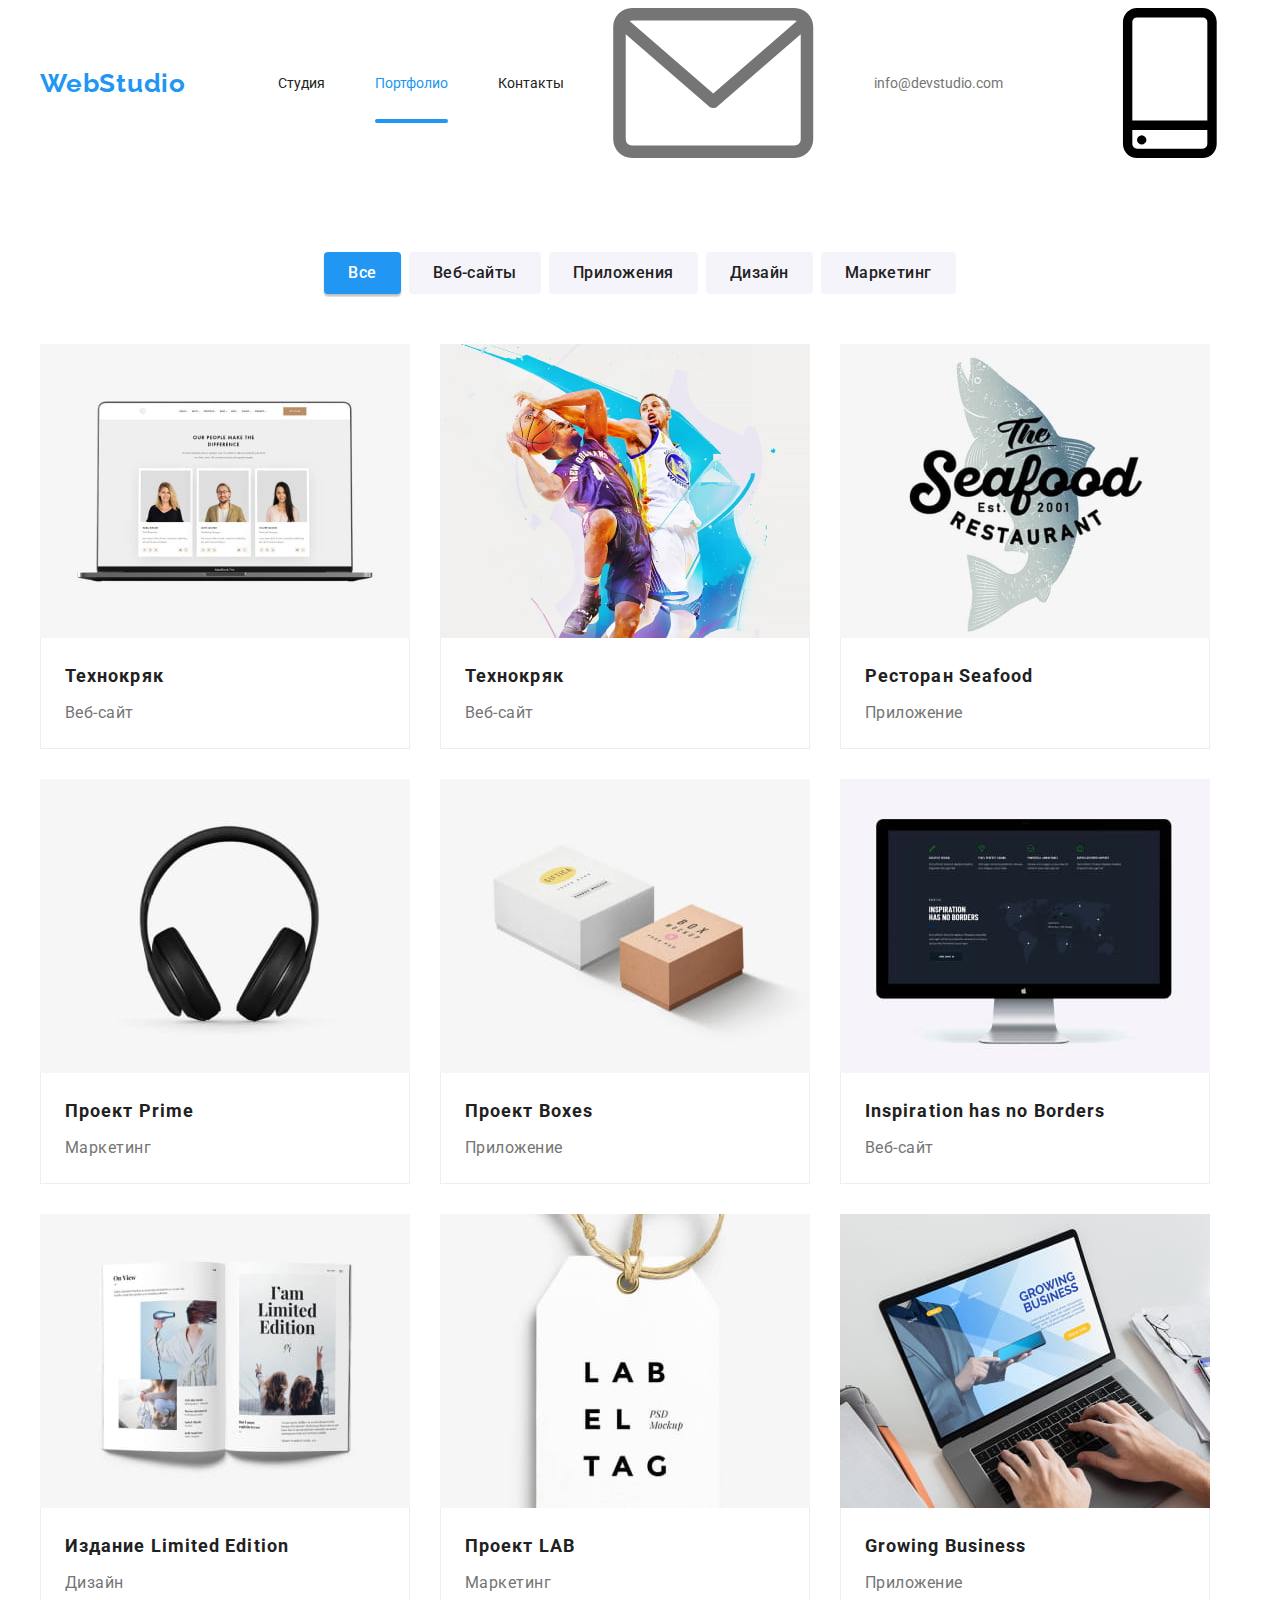
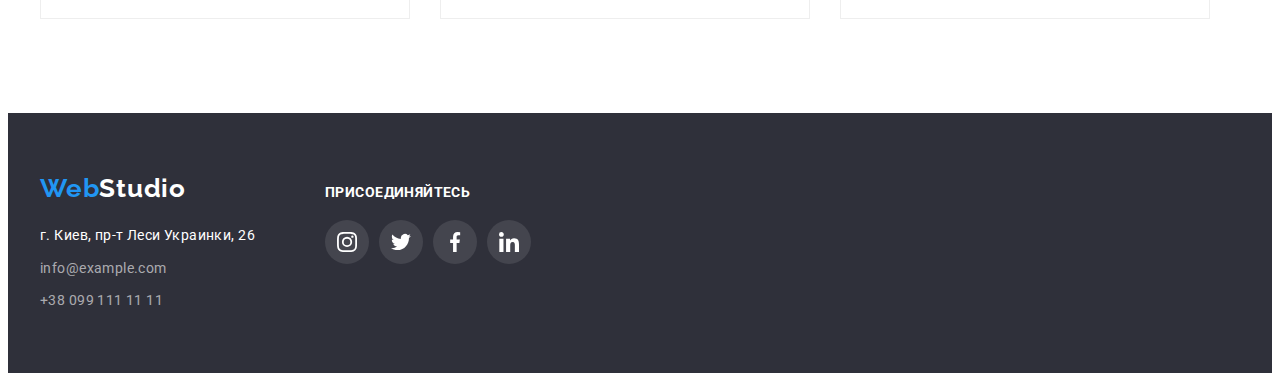
==== portfolio.html @ 7d7b4949 "rename header styles by BEM" ====
<!DOCTYPE html>
<html lang="ru">
  <head>
    <meta charset="UTF-8" />
    <meta http-equiv="X-UA-Compatible" content="IE=edge" />
    <meta name="viewport" content="width=device-width, initial-scale=1.0" />
    <title>Document</title>
    <link rel="preconnect" href="https://fonts.gstatic.com" />
    <link
      href="https://fonts.googleapis.com/css2?family=Raleway:wght@700&family=Roboto:wght@400;500;700;900&display=swap"
      rel="stylesheet"
    />
    <link
      rel="stylesheet"
      href="https://cdnjs.cloudflare.com/ajax/libs/modern-normalize/1.1.0/modern-normalize.min.css"
      integrity="sha512-wpPYUAdjBVSE4KJnH1VR1HeZfpl1ub8YT/NKx4PuQ5NmX2tKuGu6U/JRp5y+Y8XG2tV+wKQpNHVUX03MfMFn9Q=="
      crossorigin="anonymous"
      referrerpolicy="no-referrer"
    />
    <link rel="stylesheet" href="./css/main.min.css" />
  </head>
  <body>
    <!-- Шапка -->
    <header class="page-header">
      <div class="container header-container">
        <nav class="navigation">
          <a class="logo" href="./index.html">Web<span class="header-logo-accent">Studio</span></a>
          <ul class="menu">
            <li class="menu__item">
              <a class="menu__link" href="./index.html">Студия</a>
            </li>
            <li class="menu__item">
              <a class="menu__link current" href="./portfolio.html">Портфолио</a>
            </li>
            <li class="menu__item">
              <a class="menu__link" href="">Контакты</a>
            </li>
          </ul>
        </nav>
        <ul class="contact">
          <li class="contact__item">
            <a class="contact__link" href="mailto:info@devstudio.com">
              <svg class="contact__icon">
                <use href="./images/sprite.svg#envelope"></use>
              </svg>
              info@devstudio.com
            </a>
          </li>
          <li class="contact__item">
            <a class="contact__link" href="tel:+380961111111">
              <svg class="smartphone">
                <use href="./images/sprite.svg#smartphone"></use>
              </svg>
              +38 096 111 11 11
            </a>
          </li>
        </ul>
      </div>
    </header>

    <main>
      <section class="portfolio section">
        <div class="container">
          <h2 class="visually-hidden">Примеры работ</h2>
          <ul class="btn-list">
            <li class="btn-item">
              <button class="portfolio-button current" type="button">Все</button>
            </li>
            <li class="btn-item">
              <button class="portfolio-button" type="button">Веб-сайты</button>
            </li>
            <li class="btn-item">
              <button class="portfolio-button" type="button">Приложения</button>
            </li>
            <li class="btn-item"><button class="portfolio-button" type="button">Дизайн</button></li>
            <li class="btn-item">
              <button class="portfolio-button" type="button">Маркетинг</button>
            </li>
          </ul>
          <ul class="card-list">
            <li class="example">
              <a class="example-link" href="">
                <div class="card-img-box">
                  <img
                    src="./images/portfolio/img-1.jpg"
                    alt="Веб-сайт открыт на ноутбуке"
                    width="370"
                    height="294"
                  />
                  <p class="text-overlay">
                    Технокряк это современная площадка распространения коронавируса. Компании
                    используют эту платформу для цифрового шпионажа и атак на защищённые сервера
                    конкурентов.
                  </p>
                </div>
                <div class="example-box">
                  <h3 class="project-name">Технокряк</h3>
                  <p class="project-type">Веб-сайт</p>
                </div>
              </a>
            </li>
            <li class="example">
              <a class="example-link" href="">
                <div class="card-img-box">
                  <img
                    src="./images/portfolio/img-2.jpg"
                    alt="Баскеиболисты в движении"
                    width="370"
                    height="294"
                  />
                  <p class="text-overlay"></p>
                </div>
                <div class="example-box">
                  <h3 class="project-name">Технокряк</h3>
                  <p class="project-type">Веб-сайт</p>
                </div>
              </a>
            </li>
            <li class="example">
              <a class="example-link" href="">
                <div class="card-img-box">
                  <img
                    src="./images/portfolio/img-3.jpg"
                    alt="Логотип ресторана"
                    width="370"
                    height="294"
                  />
                  <p class="text-overlay"></p>
                </div>
                <div class="example-box">
                  <h3 class="project-name">Ресторан Seafood</h3>
                  <p class="project-type">Приложение</p>
                </div>
              </a>
            </li>
            <li class="example">
              <a class="example-link" href="">
                <div class="card-img-box">
                  <img
                    src="./images/portfolio/img-4.jpg"
                    alt="Полноразмерные наушники"
                    width="370"
                    height="294"
                  />
                  <p class="text-overlay"></p>
                </div>
                <div class="example-box">
                  <h3 class="project-name">Проект Prime</h3>
                  <p class="project-type">Маркетинг</p>
                </div>
              </a>
            </li>
            <li class="example">
              <a class="example-link" href="">
                <div class="card-img-box">
                  <img
                    src="./images/portfolio/img-5.jpg"
                    alt="Белая и коричневая коробки"
                    width="370"
                    height="294"
                  />
                  <p class="text-overlay"></p>
                </div>
                <div class="example-box">
                  <h3 class="project-name">Проект Boxes</h3>
                  <p class="project-type">Приложение</p>
                </div>
              </a>
            </li>
            <li class="example">
              <a class="example-link" href="">
                <div class="card-img-box">
                  <img
                    src="./images/portfolio/img-6.jpg"
                    alt="Веб-сайт открыт на мониторе"
                    width="370"
                    height="294"
                  />
                  <p class="text-overlay"></p>
                </div>
                <div class="example-box">
                  <h3 class="project-name">Inspiration has no Borders</h3>
                  <p class="project-type">Веб-сайт</p>
                </div>
              </a>
            </li>
            <li class="example">
              <a class="example-link" href="">
                <div class="card-img-box">
                  <img
                    src="./images/portfolio/img-7.jpg"
                    alt="Разворот журнала"
                    width="370"
                    height="294"
                  />
                  <p class="text-overlay"></p>
                </div>
                <div class="example-box">
                  <h3 class="project-name">Издание Limited Edition</h3>
                  <p class="project-type">Дизайн</p>
                </div>
              </a>
            </li>
            <li class="example">
              <a class="example-link" href="">
                <div class="card-img-box">
                  <img
                    src="./images/portfolio/img-8.jpg"
                    alt="Бирка с названием проекта"
                    width="370"
                    height="294"
                  />
                  <p class="text-overlay"></p>
                </div>
                <div class="example-box">
                  <h3 class="project-name">Проект LAB</h3>
                  <p class="project-type">Маркетинг</p>
                </div>
              </a>
            </li>
            <li class="example">
              <a class="example-link" href="">
                <div class="card-img-box">
                  <img
                    src="./images/portfolio/img-9.jpg"
                    alt="Человек печатает на ноутбуке"
                    width="370"
                    height="294"
                  />
                  <p class="text-overlay"></p>
                </div>
                <div class="example-box">
                  <h3 class="project-name">Growing Business</h3>
                  <p class="project-type">Приложение</p>
                </div>
              </a>
            </li>
          </ul>
        </div>
      </section>
    </main>

    <!-- Підвал -->
    <footer class="footer">
      <div class="footer-container container">
        <div>
          <a class="logo" href="./index.html">Web<span class="footer-logo-accent">Studio</span></a>
          <address class="footer-address">
            <p class="footer-location">г. Киев, пр-т Леси Украинки, 26</p>
            <ul>
              <li class="footer-contact">
                <a class="footer-link" href="mailto:info@example.com">info@example.com</a>
              </li>
              <li class="footer-contact">
                <a class="footer-link" href="tel:+380991111111">+38 099 111 11 11</a>
              </li>
            </ul>
          </address>
        </div>

        <div class="join">
          <p class="join-text">Присоединяйтесь</p>
          <ul class="join-links">
            <li class="join-logo">
              <a class="join-link" href="">
                <svg class="join-icon" width="20" height="20">
                  <use href="./images/sprite.svg#instagram"></use>
                </svg>
              </a>
            </li>
            <li class="join-logo">
              <a class="join-link" href="">
                <svg class="join-icon" width="20" height="20">
                  <use href="./images/sprite.svg#twitter"></use>
                </svg>
              </a>
            </li>
            <li class="join-logo">
              <a class="join-link" href="">
                <svg class="join-icon" width="20" height="20">
                  <use href="./images/sprite.svg#facebook"></use>
                </svg>
              </a>
            </li>
            <li class="join-logo">
              <a class="join-link" href="">
                <svg class="join-icon" width="20" height="20">
                  <use href="./images/sprite.svg#linkedin"></use>
                </svg>
              </a>
            </li>
          </ul>
        </div>
      </div>
    </footer>
  </body>
</html>
---- css/main.min.css ----
:root{--primary-font-family: 'Roboto', sans-serif;--secondary-font-family: 'Raleway', sans-serif;--text-color: #757575;--primary-white: #ffffff;--secondary-white: rgba(255, 255, 255, 0.6);--primary-dark-color: #212121;--logo-accent-color: #000000;--primary-accent-color: #2196f3;--placeholder-color: rgba(117, 117, 117, 0.5);--btn-background-color: #188ce8;--primary-background-color: #2f303a;--secondary-background-color: #f5f4fa;--primary-overlay-color: rgba(47, 48, 58, 0.4);--secondary-overlay-color: rgba(47, 48, 58, 0.8);--card-overlay-color: rgba(33, 150, 243, 0.9);--primary-border-color: 1px solid #ececec;--form-border: 1px solid rgba(33, 33, 33, 0.2);--primary-icon-color: #afb1b8;--social-icon-background: rgba(255, 255, 255, 0.1);--card-shadow: 0px 1px 3px rgba(0, 0, 0, 0.12), 0px 1px 1px rgba(0, 0, 0, 0.14),
    0px 2px 1px rgba(0, 0, 0, 0.2);--hover-card-shadow: 0px 1px 1px rgba(0, 0, 0, 0.12), 0px 4px 4px rgba(0, 0, 0, 0.06),
    1px 4px 6px rgba(0, 0, 0, 0.16);--btn-shadow: 0px 3px 1px rgba(0, 0, 0, 0.1), 0px 1px 2px rgba(0, 0, 0, 0.08),
    0px 2px 2px rgba(0, 0, 0, 0.12);--modal-btn-shadow: 0px 4px 4px rgba(0, 0, 0, 0.15);--timing-function: cubic-bezier(0.4, 0, 0.2, 1)}.visually-hidden{position:absolute;width:1px;height:1px;margin:-1px;border:0;padding:0;white-space:nowrap;clip-path:inset(100%);clip:rect(0 0 0 0);overflow:hidden}body{font-family:var(--primary-font-family);font-weight:400;font-size:14px;color:var(--text-color)}h1,h2,h3,h4,h5,h6,p{margin-top:0;margin-bottom:0}ul,ol{margin-top:0;margin-bottom:0;padding-left:0}img{display:block}a{text-decoration:none}ul{list-style:none}.section{padding-top:94px;padding-bottom:94px}.container{width:1200px;padding-left:15px;padding-right:15px;margin-left:auto;margin-right:auto}.logo{font-family:var(--secondary-font-family);font-weight:700;font-size:26px;line-height:1.19;letter-spacing:0.03em;color:var(--primary-accent-color)}.logo__header-accent{color:var(--logo-accent-color)}.footer-logo-accent{color:var(--primary-white)}.section-title{margin-bottom:50px;font-weight:700;font-size:36px;line-height:1.17;text-align:center;letter-spacing:0.03em;color:var(--primary-dark-color)}.social-links{display:flex;justify-content:center;align-items:center}.social-link{display:flex;justify-content:center;align-items:center;width:44px;height:44px;border-radius:50%;fill:var(--primary-icon-color);transition:fill 250ms var(--timing-function),background-color 250ms var(--timing-function)}.social-link:hover,.social-link:focus{fill:var(--primary-white);background-color:var(--primary-accent-color)}.social-logo:not(:last-child){margin-right:10px}.backdrop{position:fixed;top:0;left:0;width:100vw;height:100vh;background-color:rgba(0,0,0,0.2);transition:opacity 250ms var(--timing-function),visibility 250ms var(--timing-function)}.backdrop.is-hidden{opacity:0;visibility:hidden;pointer-events:none}.modal{position:absolute;top:50%;left:50%;width:528px;height:580px;background-color:var(--primary-white);box-shadow:var(--card-shadow);border-radius:4px;transform:translate(-50%, -50%) scale(1);transition:transform 250ms var(--timing-function)}.backdrop.is-hidden .modal{transform:translate(-50%, -50%) scale(0.7)}.close-btn{position:absolute;top:8px;right:8px;display:flex;align-items:center;justify-content:center;width:30px;height:30px;padding:0;background-color:var(--primary-white);border:1px solid rgba(0,0,0,0.1);border-radius:50%;cursor:pointer;transition:fill 250ms var(--timing-function)}.close-btn:focus,.close-btn:hover{fill:var(--primary-accent-color)}.modal-form{display:flex;flex-direction:column;margin:40px}.form-title{margin-bottom:12px;font-weight:700;font-size:20px;line-height:1.15;text-align:center;letter-spacing:0.03em;color:var(--primary-dark-color)}.form-field{margin-bottom:10px;font-size:12px;line-height:1.16;letter-spacing:0.01em;color:var(--text-color)}.form-input-wrapper{position:relative;display:block;margin-top:4px}.form-input{width:100%;height:40px;padding-left:42px;border-radius:4px;border:var(--form-border);transition:border-color 250ms var(--timing-function)}.form-input:focus{outline:none;border-color:var(--primary-accent-color)}.message-field{font-size:12px;line-height:1.16;letter-spacing:0.01em;color:var(--text-color)}.message-input{width:100%;height:120px;padding:12px 16px;margin-top:4px;margin-bottom:20px;border-radius:4px;border:var(--form-border);resize:none;transition:border-color 250ms var(--timing-function)}.message-input:focus{outline:none;border-color:var(--primary-accent-color)}.message-input::placeholder{color:var(--placeholder-color)}.form-input-icon{position:absolute;top:50%;left:12px;fill:var(--primary-dark-color);transform:translateY(-50%);transition:fill 250ms var(--timing-function)}.form-input:focus+.form-input-icon{fill:var(--primary-accent-color)}.form-checkbox-label{display:flex;justify-content:center;align-items:center;position:relative;line-height:1.71;letter-spacing:0.03em}.form-checkbox-label::before{display:block;width:16px;height:15px;margin-right:7px;content:'';border:2px solid var(--primary-dark-color);border-radius:2px;transition:border-color 250ms var(--timing-function)}.form-checkbox:checked+.form-checkbox-label::before{background-image:url(../images/icon-check.svg);background-repeat:no-repeat;background-origin:border-box;background-position:center;border-color:transparent;background-size:contain}.form-checkbox:focus+.form-checkbox-label::before{border-color:var(--primary-accent-color)}.checkbox-link{text-decoration:underline;color:var(--primary-accent-color)}.modal-form-btn{display:block;padding:10px 56px;margin-left:auto;margin-right:auto;margin-top:30px;font-weight:700;font-size:16px;line-height:1.87;letter-spacing:0.06em;color:var(--primary-white);background-color:var(--btn-background-color);border-color:transparent;border-radius:4px;box-shadow:var(--modal-btn-shadow);cursor:pointer}.header{max-width:1600px;padding-top:24px;padding-bottom:24px;margin-left:auto;margin-right:auto;font-weight:500;line-height:1.14;letter-spacing:0.02em;border-bottom:var(--primary-border-color)}.header-container{display:flex;align-items:center;justify-content:space-between}.navigation{display:flex;align-items:center}.menu{display:flex;align-items:center;margin-left:92px}.menu__item{position:relative}.menu__item:not(:last-child){margin-right:50px}.menu__link{color:var(--primary-dark-color);transition:color 250ms var(--timing-function)}.menu__link:hover,.menu__link:focus{color:var(--primary-accent-color)}.menu__link.current{color:var(--primary-accent-color)}.menu__link.current::after{content:'';display:block;justify-content:center;position:absolute;top:44px;width:100%;height:4px;border-radius:2px;background-color:var(--primary-accent-color)}.contact{display:flex;align-items:center}.contact__item:not(:last-child){margin-right:50px}.contact__link{display:flex;align-items:center;color:var(--text-color);transition:color 250ms var(--timing-function)}.contact__link:hover,.contact__link:focus{color:var(--primary-accent-color)}.contact__icon{margin-right:10px;fill:currentColor;transition:fill 250ms var(--timing-function)}.contact__link:hover .contact__icon,.contact__link:focus .contact__icon{fill:var(--primary-accent-color)}.hero{max-width:1600px;height:600px;padding-top:200px;padding-bottom:200px;margin-right:auto;margin-left:auto;background-color:var(--primary-background-color);background-size:cover;background-position:center;background-repeat:no-repeat;background-image:linear-gradient(var(--primary-overlay-color), var(--primary-overlay-color)),url(../images/hero/hero-img.jpg)}.hero-title{margin-bottom:30px;font-weight:900;font-size:44px;line-height:1.36;text-align:center;letter-spacing:0.06em;text-transform:uppercase;color:var(--primary-white)}.hero-button{display:block;padding:10px 32px;border:none;border-radius:4px;margin-right:auto;margin-left:auto;font-family:inherit;font-weight:700;font-size:16px;line-height:1.88;letter-spacing:0.06em;color:var(--primary-white);background-color:var(--primary-accent-color);box-shadow:var(--btn-shadow);cursor:pointer}.features{line-height:1.71;letter-spacing:0.03em}.features-list{display:flex}.features-item{width:270px}.features-item:not(:last-child){margin-right:30px}.icon-features{display:flex;justify-content:center;align-items:center;height:120px;margin-bottom:30px;background-color:var(--secondary-background-color);border-radius:4px}.features-title{margin-bottom:10px;font-weight:700;line-height:1.14;text-transform:uppercase;color:var(--primary-dark-color)}.work{padding-bottom:94px}.work-list{display:flex;justify-content:center}.work-item{position:relative}.work-item:not(:last-child){margin-right:30px}.work-description{position:absolute;bottom:0;width:100%;height:70px;background-color:var(--secondary-overlay-color)}.work-text{padding-top:27px;padding-bottom:27px;font-weight:700;line-height:1.14;text-align:center;letter-spacing:0.03em;text-transform:uppercase;color:var(--primary-white)}.team{max-width:1600px;padding-left:15px;padding-right:15px;margin-left:auto;margin-right:auto;background-color:var(--secondary-background-color);font-size:16px;letter-spacing:0.03em}.team-list{display:flex;justify-content:center}.team-card{border-radius:0px 0px 4px 4px;background-color:var(--primary-white);box-shadow:var(--card-shadow)}.team-card:not(:last-child){margin-right:30px}.team-about{padding:30px 32px;text-align:center}.team-name{margin-bottom:10px;font-weight:500;line-height:1.19;color:var(--primary-dark-color)}.team-position{margin-bottom:16px;line-height:0.84}.client-list{display:flex;justify-content:space-between;align-items:center}.client{width:170px;height:92px}.client-link{display:flex;align-items:center;justify-content:center;width:inherit;height:inherit;border:1px solid var(--primary-icon-color);border-radius:4px;transition:border 250ms var(--timing-function),fill 250ms var(--timing-function)}.client-link:hover,.client-link:focus{border:1px solid var(--primary-accent-color);fill:var(--primary-accent-color)}.client-logo{fill:var(--primary-icon-color);transition:fill 250ms var(--timing-function)}.client-link:hover .client-logo,.client-link:focus .client-logo{fill:var(--primary-accent-color)}.btn-list{display:flex;justify-content:center;margin-bottom:50px}.btn-item:not(:last-child){margin-right:8px}.portfolio-button{padding:6px 22px;border-radius:4px;border-color:transparent;font-family:inherit;font-weight:500;font-size:16px;line-height:1.62;letter-spacing:0.03em;color:var(--primary-dark-color);background-color:var(--secondary-background-color);cursor:pointer;transition:color 250ms var(--timing-function),background-color 250ms var(--timing-function),box-shadow 250ms var(--timing-function)}.portfolio-button:hover,.portfolio-button:focus,.portfolio-button.current{color:var(--primary-white);background-color:var(--primary-accent-color);box-shadow:var(--btn-shadow)}.card-list{display:flex;flex-wrap:wrap;margin-top:-30px;margin-left:-30px}.example-link{display:block;transition:box-shadow 250ms var(--timing-function)}.example-link:hover,.example-link:focus{box-shadow:var(--hover-card-shadow)}.example{margin-top:30px;margin-left:30px}.card-img-box{position:relative;overflow:hidden}.text-overlay{display:block;position:absolute;bottom:0;width:100%;height:100%;padding:62px 24px;overflow:auto;font-size:18px;line-height:1.56;letter-spacing:0.03em;color:var(--primary-white);background-color:var(--card-overlay-color);transform:translateY(100%);transition:transform 250ms var(--timing-function)}.example-link:hover .text-overlay,.example-link:focus .text-overlay{transform:translateY(0)}.example-box{padding:20px 24px;border:1px solid #eeeeee;border-top:none}.project-name{margin-bottom:4px;font-weight:700;font-size:18px;line-height:2;letter-spacing:0.06em;color:var(--primary-dark-color)}.project-type{font-size:16px;line-height:1.87;letter-spacing:0.03em;color:var(--text-color)}.footer{max-width:1600px;margin-left:auto;margin-right:auto;padding-top:60px;padding-bottom:60px;background-color:var(--primary-background-color)}.footer-container{display:flex;align-items:baseline}.footer-address{margin-top:20px;font-style:normal;line-height:1.71;letter-spacing:0.03em}.footer-location{margin-bottom:9px;color:var(--primary-white)}.footer-link{color:var(--secondary-white);transition:color 250ms var(--timing-function)}.footer-link .footer-link:hover,.footer-link .footer-link:focus{color:var(--primary-white)}.footer-contact:not(:last-child){margin-bottom:9px}.join{margin-left:70px}.join-text{margin-bottom:20px;font-weight:700;line-height:16px;letter-spacing:0.03em;text-transform:uppercase;color:var(--primary-white)}.join-links{display:flex;align-items:center}.join-link{display:flex;justify-content:center;align-items:center;width:44px;height:44px;border-radius:50%;background-color:rgba(255,255,255,0.1);transition:background-color 250ms var(--timing-function)}.join-link:hover,.join-link:focus{background-color:var(--primary-accent-color)}.join-logo:not(:last-child){margin-right:10px}.join-icon{fill:var(--primary-white)}.footer-form-container{margin-left:92px}.footer-form{display:flex;align-items:center}.footer-form-field{width:358px;height:50px;padding-left:16px;margin-right:12px;color:var(--primary-white);background-color:transparent;border:1px solid rgba(255,255,255,0.3);box-shadow:var(--modal-btn-shadow);border-radius:4px}.footer-form-field::placeholder{font-size:16px;line-height:1.25;letter-spacing:0.03em;color:rgba(255,255,255,0.6)}.footer-form-btn{display:flex;align-items:center;justify-content:center;width:200px;height:50px;font-weight:700;font-size:16px;line-height:1.87;letter-spacing:0.06em;color:var(--primary-white);background-color:var(--primary-accent-color);border-color:transparent;border-radius:4px;box-shadow:var(--modal-btn-shadow);cursor:pointer}.footer-btn-icon{margin-left:10px}
/*# sourceMappingURL=main.min.css.map */
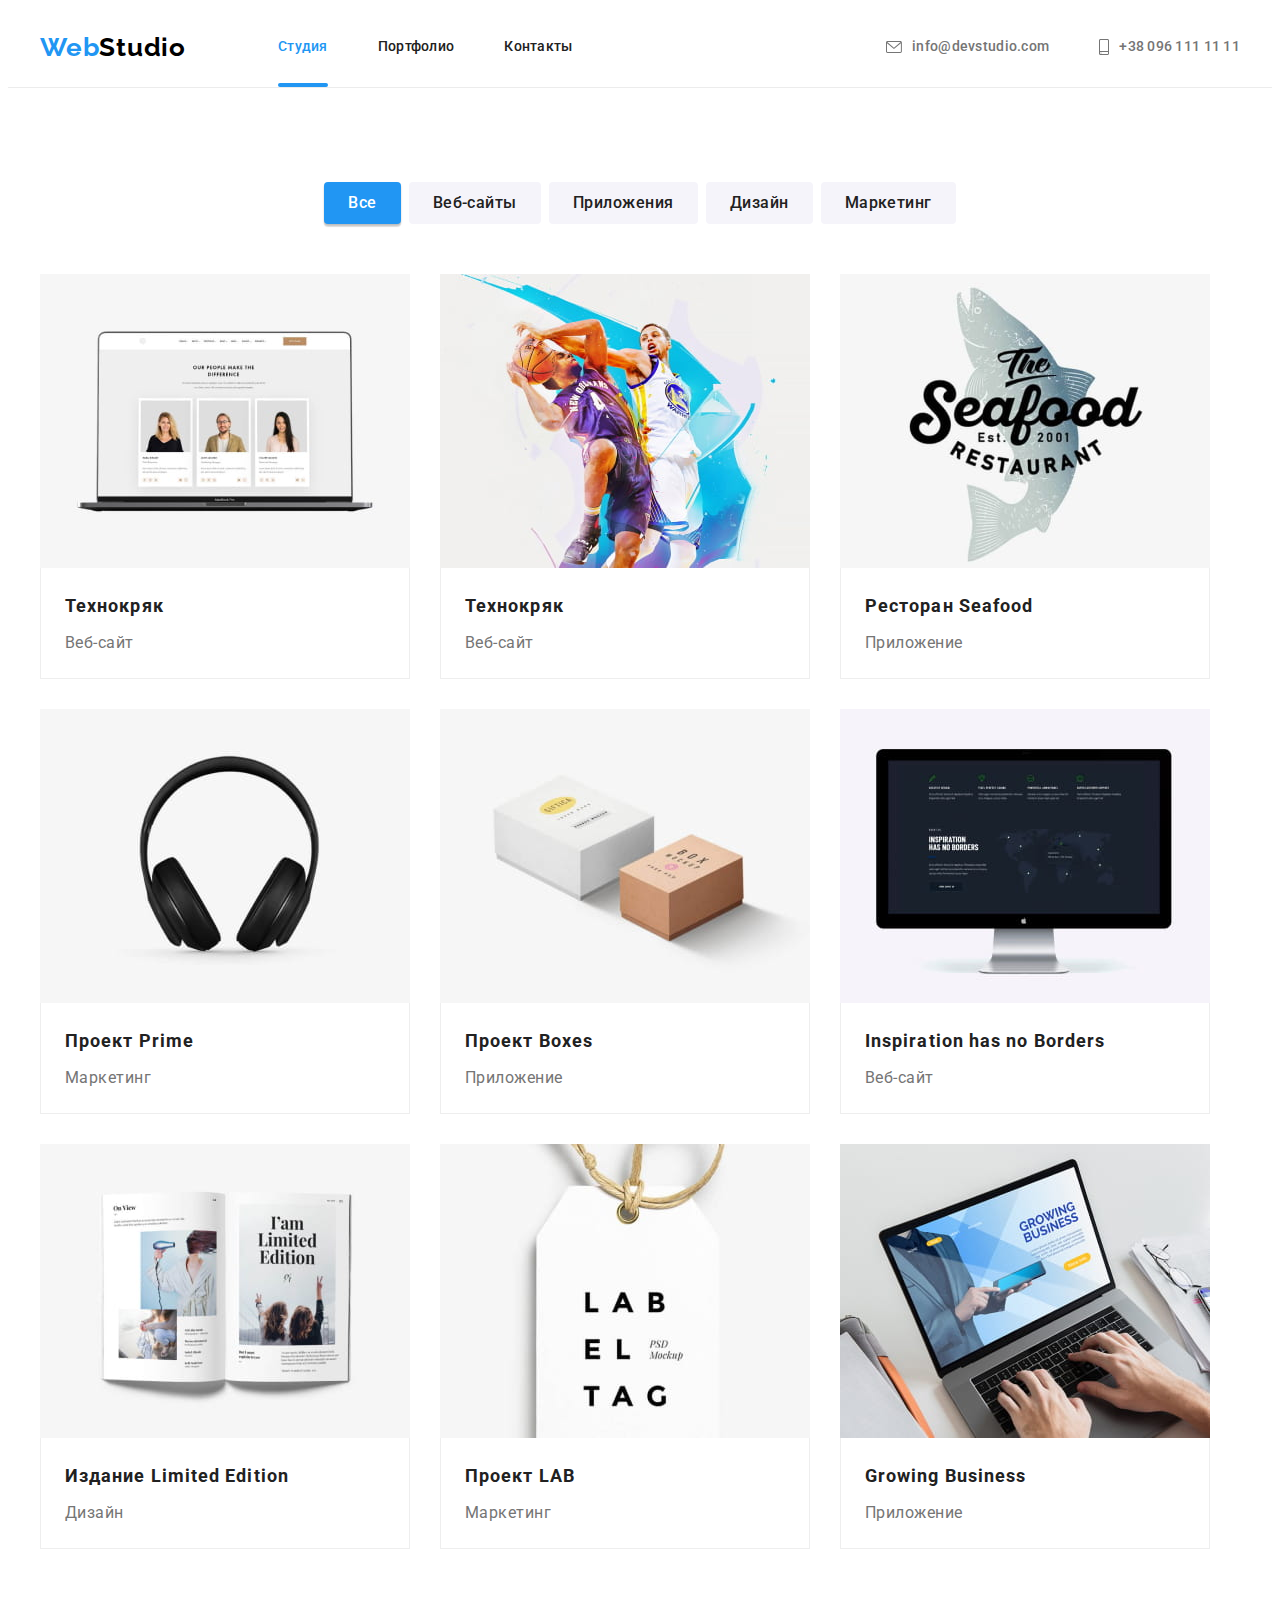
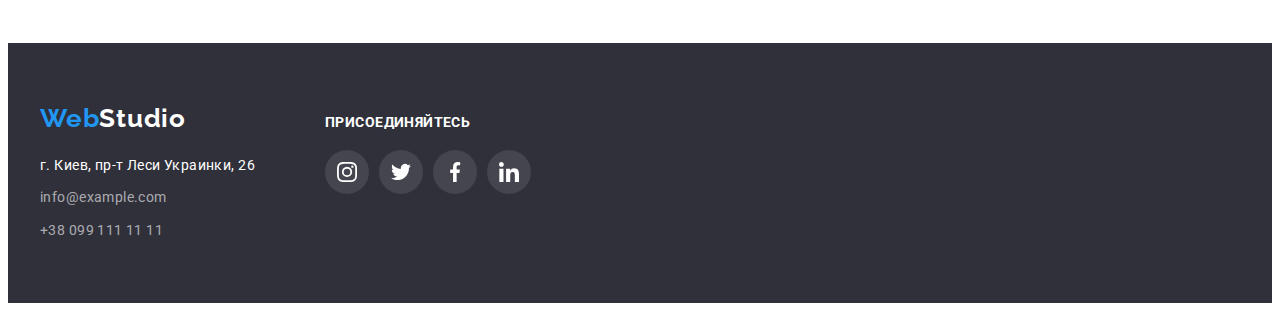
==== commit 1e3c682e: "rename portfolio styles by BEM" ====
--- a/portfolio.html
+++ b/portfolio.html
@@ -20,17 +20,18 @@
     <link rel="stylesheet" href="./css/main.min.css" />
   </head>
   <body>
-    <!-- Шапка -->
-    <header class="page-header">
+
+    <!-- Header -->
+    <header class="header">
       <div class="container header-container">
         <nav class="navigation">
-          <a class="logo" href="./index.html">Web<span class="header-logo-accent">Studio</span></a>
+          <a class="logo" href="./index.html">Web<span class="logo__header-accent">Studio</span></a>
           <ul class="menu">
             <li class="menu__item">
-              <a class="menu__link" href="./index.html">Студия</a>
+              <a class="menu__link current" href="./index.html">Студия</a>
             </li>
             <li class="menu__item">
-              <a class="menu__link current" href="./portfolio.html">Портфолио</a>
+              <a class="menu__link" href="./portfolio.html">Портфолио</a>
             </li>
             <li class="menu__item">
               <a class="menu__link" href="">Контакты</a>
@@ -40,7 +41,7 @@
         <ul class="contact">
           <li class="contact__item">
             <a class="contact__link" href="mailto:info@devstudio.com">
-              <svg class="contact__icon">
+              <svg class="contact__icon" width="16" height="12">
                 <use href="./images/sprite.svg#envelope"></use>
               </svg>
               info@devstudio.com
@@ -48,7 +49,7 @@
           </li>
           <li class="contact__item">
             <a class="contact__link" href="tel:+380961111111">
-              <svg class="smartphone">
+              <svg class="contact__icon" width="10" height="16">
                 <use href="./images/sprite.svg#smartphone"></use>
               </svg>
               +38 096 111 11 11
@@ -58,180 +59,182 @@
       </div>
     </header>
 
+    <!-- Main content -->
     <main>
       <section class="portfolio section">
         <div class="container">
           <h2 class="visually-hidden">Примеры работ</h2>
-          <ul class="btn-list">
-            <li class="btn-item">
-              <button class="portfolio-button current" type="button">Все</button>
-            </li>
-            <li class="btn-item">
-              <button class="portfolio-button" type="button">Веб-сайты</button>
-            </li>
-            <li class="btn-item">
-              <button class="portfolio-button" type="button">Приложения</button>
-            </li>
-            <li class="btn-item"><button class="portfolio-button" type="button">Дизайн</button></li>
-            <li class="btn-item">
-              <button class="portfolio-button" type="button">Маркетинг</button>
+          <ul class="btn-list portfolio__btn-list">
+            <li class="btn-list__item">
+              <button class="btn-list__button current" type="button">Все</button>
+            </li>
+            <li class="btn-list__item">
+              <button class="btn-list__button" type="button">Веб-сайты</button>
+            </li>
+            <li class="btn-list__item">
+              <button class="btn-list__button" type="button">Приложения</button>
+            </li>
+            <li class="btn-list__item"><button class="btn-list__button" type="button">Дизайн</button></li>
+            <li class="btn-list__item">
+              <button class="btn-list__button" type="button">Маркетинг</button>
             </li>
           </ul>
-          <ul class="card-list">
-            <li class="example">
-              <a class="example-link" href="">
-                <div class="card-img-box">
+
+          <ul class="card-set portfolio__card-set">
+            <li class="card-set__item">
+              <a class="card" href="">
+                <div class="card__img-box">
                   <img
                     src="./images/portfolio/img-1.jpg"
                     alt="Веб-сайт открыт на ноутбуке"
                     width="370"
                     height="294"
                   />
-                  <p class="text-overlay">
+                  <p class="card__text">
                     Технокряк это современная площадка распространения коронавируса. Компании
                     используют эту платформу для цифрового шпионажа и атак на защищённые сервера
                     конкурентов.
                   </p>
                 </div>
-                <div class="example-box">
-                  <h3 class="project-name">Технокряк</h3>
-                  <p class="project-type">Веб-сайт</p>
-                </div>
-              </a>
-            </li>
-            <li class="example">
-              <a class="example-link" href="">
-                <div class="card-img-box">
+                <div class="card__wrapper">
+                  <h3 class="card__title">Технокряк</h3>
+                  <p class="card__subtitle">Веб-сайт</p>
+                </div>
+              </a>
+            </li>
+            <li class="card-set__item">
+              <a class="card" href="">
+                <div class="card__img-box">
                   <img
                     src="./images/portfolio/img-2.jpg"
                     alt="Баскеиболисты в движении"
                     width="370"
                     height="294"
                   />
-                  <p class="text-overlay"></p>
-                </div>
-                <div class="example-box">
-                  <h3 class="project-name">Технокряк</h3>
-                  <p class="project-type">Веб-сайт</p>
-                </div>
-              </a>
-            </li>
-            <li class="example">
-              <a class="example-link" href="">
-                <div class="card-img-box">
+                  <p class="card__text"></p>
+                </div>
+                <div class="card__wrapper">
+                  <h3 class="card__title">Технокряк</h3>
+                  <p class="card__subtitle">Веб-сайт</p>
+                </div>
+              </a>
+            </li>
+            <li class="card-set__item">
+              <a class="card" href="">
+                <div class="card__img-box">
                   <img
                     src="./images/portfolio/img-3.jpg"
                     alt="Логотип ресторана"
                     width="370"
                     height="294"
                   />
-                  <p class="text-overlay"></p>
-                </div>
-                <div class="example-box">
-                  <h3 class="project-name">Ресторан Seafood</h3>
-                  <p class="project-type">Приложение</p>
-                </div>
-              </a>
-            </li>
-            <li class="example">
-              <a class="example-link" href="">
-                <div class="card-img-box">
+                  <p class="card__text"></p>
+                </div>
+                <div class="card__wrapper">
+                  <h3 class="card__title">Ресторан Seafood</h3>
+                  <p class="card__subtitle">Приложение</p>
+                </div>
+              </a>
+            </li>
+            <li class="card-set__item">
+              <a class="card" href="">
+                <div class="card__img-box">
                   <img
                     src="./images/portfolio/img-4.jpg"
                     alt="Полноразмерные наушники"
                     width="370"
                     height="294"
                   />
-                  <p class="text-overlay"></p>
-                </div>
-                <div class="example-box">
-                  <h3 class="project-name">Проект Prime</h3>
-                  <p class="project-type">Маркетинг</p>
-                </div>
-              </a>
-            </li>
-            <li class="example">
-              <a class="example-link" href="">
-                <div class="card-img-box">
+                  <p class="card__text"></p>
+                </div>
+                <div class="card__wrapper">
+                  <h3 class="card__title">Проект Prime</h3>
+                  <p class="card__subtitle">Маркетинг</p>
+                </div>
+              </a>
+            </li>
+            <li class="card-set__item">
+              <a class="card" href="">
+                <div class="card__img-box">
                   <img
                     src="./images/portfolio/img-5.jpg"
                     alt="Белая и коричневая коробки"
                     width="370"
                     height="294"
                   />
-                  <p class="text-overlay"></p>
-                </div>
-                <div class="example-box">
-                  <h3 class="project-name">Проект Boxes</h3>
-                  <p class="project-type">Приложение</p>
-                </div>
-              </a>
-            </li>
-            <li class="example">
-              <a class="example-link" href="">
-                <div class="card-img-box">
+                  <p class="card__text"></p>
+                </div>
+                <div class="card__wrapper">
+                  <h3 class="card__title">Проект Boxes</h3>
+                  <p class="card__subtitle">Приложение</p>
+                </div>
+              </a>
+            </li>
+            <li class="card-set__item">
+              <a class="card" href="">
+                <div class="card__img-box">
                   <img
                     src="./images/portfolio/img-6.jpg"
                     alt="Веб-сайт открыт на мониторе"
                     width="370"
                     height="294"
                   />
-                  <p class="text-overlay"></p>
-                </div>
-                <div class="example-box">
-                  <h3 class="project-name">Inspiration has no Borders</h3>
-                  <p class="project-type">Веб-сайт</p>
-                </div>
-              </a>
-            </li>
-            <li class="example">
-              <a class="example-link" href="">
-                <div class="card-img-box">
+                  <p class="card__text"></p>
+                </div>
+                <div class="card__wrapper">
+                  <h3 class="card__title">Inspiration has no Borders</h3>
+                  <p class="card__subtitle">Веб-сайт</p>
+                </div>
+              </a>
+            </li>
+            <li class="card-set__item">
+              <a class="card" href="">
+                <div class="card__img-box">
                   <img
                     src="./images/portfolio/img-7.jpg"
                     alt="Разворот журнала"
                     width="370"
                     height="294"
                   />
-                  <p class="text-overlay"></p>
-                </div>
-                <div class="example-box">
-                  <h3 class="project-name">Издание Limited Edition</h3>
-                  <p class="project-type">Дизайн</p>
-                </div>
-              </a>
-            </li>
-            <li class="example">
-              <a class="example-link" href="">
-                <div class="card-img-box">
+                  <p class="card__text"></p>
+                </div>
+                <div class="card__wrapper">
+                  <h3 class="card__title">Издание Limited Edition</h3>
+                  <p class="card__subtitle">Дизайн</p>
+                </div>
+              </a>
+            </li>
+            <li class="card-set__item">
+              <a class="card" href="">
+                <div class="card__img-box">
                   <img
                     src="./images/portfolio/img-8.jpg"
                     alt="Бирка с названием проекта"
                     width="370"
                     height="294"
                   />
-                  <p class="text-overlay"></p>
-                </div>
-                <div class="example-box">
-                  <h3 class="project-name">Проект LAB</h3>
-                  <p class="project-type">Маркетинг</p>
-                </div>
-              </a>
-            </li>
-            <li class="example">
-              <a class="example-link" href="">
-                <div class="card-img-box">
+                  <p class="card__text"></p>
+                </div>
+                <div class="card__wrapper">
+                  <h3 class="card__title">Проект LAB</h3>
+                  <p class="card__subtitle">Маркетинг</p>
+                </div>
+              </a>
+            </li>
+            <li class="card-set__item">
+              <a class="card" href="">
+                <div class="card__img-box">
                   <img
                     src="./images/portfolio/img-9.jpg"
                     alt="Человек печатает на ноутбуке"
                     width="370"
                     height="294"
                   />
-                  <p class="text-overlay"></p>
-                </div>
-                <div class="example-box">
-                  <h3 class="project-name">Growing Business</h3>
-                  <p class="project-type">Приложение</p>
+                  <p class="card__text"></p>
+                </div>
+                <div class="card__wrapper">
+                  <h3 class="card__title">Growing Business</h3>
+                  <p class="card__subtitle">Приложение</p>
                 </div>
               </a>
             </li>
@@ -240,7 +243,7 @@
       </section>
     </main>
 
-    <!-- Підвал -->
+    <!-- Footer -->
     <footer class="footer">
       <div class="footer-container container">
         <div>
--- a/css/main.min.css
+++ b/css/main.min.css
@@ -1,5 +1,5 @@
 :root{--primary-font-family: 'Roboto', sans-serif;--secondary-font-family: 'Raleway', sans-serif;--text-color: #757575;--primary-white: #ffffff;--secondary-white: rgba(255, 255, 255, 0.6);--primary-dark-color: #212121;--logo-accent-color: #000000;--primary-accent-color: #2196f3;--placeholder-color: rgba(117, 117, 117, 0.5);--btn-background-color: #188ce8;--primary-background-color: #2f303a;--secondary-background-color: #f5f4fa;--primary-overlay-color: rgba(47, 48, 58, 0.4);--secondary-overlay-color: rgba(47, 48, 58, 0.8);--card-overlay-color: rgba(33, 150, 243, 0.9);--primary-border-color: 1px solid #ececec;--form-border: 1px solid rgba(33, 33, 33, 0.2);--primary-icon-color: #afb1b8;--social-icon-background: rgba(255, 255, 255, 0.1);--card-shadow: 0px 1px 3px rgba(0, 0, 0, 0.12), 0px 1px 1px rgba(0, 0, 0, 0.14),
     0px 2px 1px rgba(0, 0, 0, 0.2);--hover-card-shadow: 0px 1px 1px rgba(0, 0, 0, 0.12), 0px 4px 4px rgba(0, 0, 0, 0.06),
     1px 4px 6px rgba(0, 0, 0, 0.16);--btn-shadow: 0px 3px 1px rgba(0, 0, 0, 0.1), 0px 1px 2px rgba(0, 0, 0, 0.08),
-    0px 2px 2px rgba(0, 0, 0, 0.12);--modal-btn-shadow: 0px 4px 4px rgba(0, 0, 0, 0.15);--timing-function: cubic-bezier(0.4, 0, 0.2, 1)}.visually-hidden{position:absolute;width:1px;height:1px;margin:-1px;border:0;padding:0;white-space:nowrap;clip-path:inset(100%);clip:rect(0 0 0 0);overflow:hidden}body{font-family:var(--primary-font-family);font-weight:400;font-size:14px;color:var(--text-color)}h1,h2,h3,h4,h5,h6,p{margin-top:0;margin-bottom:0}ul,ol{margin-top:0;margin-bottom:0;padding-left:0}img{display:block}a{text-decoration:none}ul{list-style:none}.section{padding-top:94px;padding-bottom:94px}.container{width:1200px;padding-left:15px;padding-right:15px;margin-left:auto;margin-right:auto}.logo{font-family:var(--secondary-font-family);font-weight:700;font-size:26px;line-height:1.19;letter-spacing:0.03em;color:var(--primary-accent-color)}.logo__header-accent{color:var(--logo-accent-color)}.footer-logo-accent{color:var(--primary-white)}.section-title{margin-bottom:50px;font-weight:700;font-size:36px;line-height:1.17;text-align:center;letter-spacing:0.03em;color:var(--primary-dark-color)}.social-links{display:flex;justify-content:center;align-items:center}.social-link{display:flex;justify-content:center;align-items:center;width:44px;height:44px;border-radius:50%;fill:var(--primary-icon-color);transition:fill 250ms var(--timing-function),background-color 250ms var(--timing-function)}.social-link:hover,.social-link:focus{fill:var(--primary-white);background-color:var(--primary-accent-color)}.social-logo:not(:last-child){margin-right:10px}.backdrop{position:fixed;top:0;left:0;width:100vw;height:100vh;background-color:rgba(0,0,0,0.2);transition:opacity 250ms var(--timing-function),visibility 250ms var(--timing-function)}.backdrop.is-hidden{opacity:0;visibility:hidden;pointer-events:none}.modal{position:absolute;top:50%;left:50%;width:528px;height:580px;background-color:var(--primary-white);box-shadow:var(--card-shadow);border-radius:4px;transform:translate(-50%, -50%) scale(1);transition:transform 250ms var(--timing-function)}.backdrop.is-hidden .modal{transform:translate(-50%, -50%) scale(0.7)}.close-btn{position:absolute;top:8px;right:8px;display:flex;align-items:center;justify-content:center;width:30px;height:30px;padding:0;background-color:var(--primary-white);border:1px solid rgba(0,0,0,0.1);border-radius:50%;cursor:pointer;transition:fill 250ms var(--timing-function)}.close-btn:focus,.close-btn:hover{fill:var(--primary-accent-color)}.modal-form{display:flex;flex-direction:column;margin:40px}.form-title{margin-bottom:12px;font-weight:700;font-size:20px;line-height:1.15;text-align:center;letter-spacing:0.03em;color:var(--primary-dark-color)}.form-field{margin-bottom:10px;font-size:12px;line-height:1.16;letter-spacing:0.01em;color:var(--text-color)}.form-input-wrapper{position:relative;display:block;margin-top:4px}.form-input{width:100%;height:40px;padding-left:42px;border-radius:4px;border:var(--form-border);transition:border-color 250ms var(--timing-function)}.form-input:focus{outline:none;border-color:var(--primary-accent-color)}.message-field{font-size:12px;line-height:1.16;letter-spacing:0.01em;color:var(--text-color)}.message-input{width:100%;height:120px;padding:12px 16px;margin-top:4px;margin-bottom:20px;border-radius:4px;border:var(--form-border);resize:none;transition:border-color 250ms var(--timing-function)}.message-input:focus{outline:none;border-color:var(--primary-accent-color)}.message-input::placeholder{color:var(--placeholder-color)}.form-input-icon{position:absolute;top:50%;left:12px;fill:var(--primary-dark-color);transform:translateY(-50%);transition:fill 250ms var(--timing-function)}.form-input:focus+.form-input-icon{fill:var(--primary-accent-color)}.form-checkbox-label{display:flex;justify-content:center;align-items:center;position:relative;line-height:1.71;letter-spacing:0.03em}.form-checkbox-label::before{display:block;width:16px;height:15px;margin-right:7px;content:'';border:2px solid var(--primary-dark-color);border-radius:2px;transition:border-color 250ms var(--timing-function)}.form-checkbox:checked+.form-checkbox-label::before{background-image:url(../images/icon-check.svg);background-repeat:no-repeat;background-origin:border-box;background-position:center;border-color:transparent;background-size:contain}.form-checkbox:focus+.form-checkbox-label::before{border-color:var(--primary-accent-color)}.checkbox-link{text-decoration:underline;color:var(--primary-accent-color)}.modal-form-btn{display:block;padding:10px 56px;margin-left:auto;margin-right:auto;margin-top:30px;font-weight:700;font-size:16px;line-height:1.87;letter-spacing:0.06em;color:var(--primary-white);background-color:var(--btn-background-color);border-color:transparent;border-radius:4px;box-shadow:var(--modal-btn-shadow);cursor:pointer}.header{max-width:1600px;padding-top:24px;padding-bottom:24px;margin-left:auto;margin-right:auto;font-weight:500;line-height:1.14;letter-spacing:0.02em;border-bottom:var(--primary-border-color)}.header-container{display:flex;align-items:center;justify-content:space-between}.navigation{display:flex;align-items:center}.menu{display:flex;align-items:center;margin-left:92px}.menu__item{position:relative}.menu__item:not(:last-child){margin-right:50px}.menu__link{color:var(--primary-dark-color);transition:color 250ms var(--timing-function)}.menu__link:hover,.menu__link:focus{color:var(--primary-accent-color)}.menu__link.current{color:var(--primary-accent-color)}.menu__link.current::after{content:'';display:block;justify-content:center;position:absolute;top:44px;width:100%;height:4px;border-radius:2px;background-color:var(--primary-accent-color)}.contact{display:flex;align-items:center}.contact__item:not(:last-child){margin-right:50px}.contact__link{display:flex;align-items:center;color:var(--text-color);transition:color 250ms var(--timing-function)}.contact__link:hover,.contact__link:focus{color:var(--primary-accent-color)}.contact__icon{margin-right:10px;fill:currentColor;transition:fill 250ms var(--timing-function)}.contact__link:hover .contact__icon,.contact__link:focus .contact__icon{fill:var(--primary-accent-color)}.hero{max-width:1600px;height:600px;padding-top:200px;padding-bottom:200px;margin-right:auto;margin-left:auto;background-color:var(--primary-background-color);background-size:cover;background-position:center;background-repeat:no-repeat;background-image:linear-gradient(var(--primary-overlay-color), var(--primary-overlay-color)),url(../images/hero/hero-img.jpg)}.hero-title{margin-bottom:30px;font-weight:900;font-size:44px;line-height:1.36;text-align:center;letter-spacing:0.06em;text-transform:uppercase;color:var(--primary-white)}.hero-button{display:block;padding:10px 32px;border:none;border-radius:4px;margin-right:auto;margin-left:auto;font-family:inherit;font-weight:700;font-size:16px;line-height:1.88;letter-spacing:0.06em;color:var(--primary-white);background-color:var(--primary-accent-color);box-shadow:var(--btn-shadow);cursor:pointer}.features{line-height:1.71;letter-spacing:0.03em}.features-list{display:flex}.features-item{width:270px}.features-item:not(:last-child){margin-right:30px}.icon-features{display:flex;justify-content:center;align-items:center;height:120px;margin-bottom:30px;background-color:var(--secondary-background-color);border-radius:4px}.features-title{margin-bottom:10px;font-weight:700;line-height:1.14;text-transform:uppercase;color:var(--primary-dark-color)}.work{padding-bottom:94px}.work-list{display:flex;justify-content:center}.work-item{position:relative}.work-item:not(:last-child){margin-right:30px}.work-description{position:absolute;bottom:0;width:100%;height:70px;background-color:var(--secondary-overlay-color)}.work-text{padding-top:27px;padding-bottom:27px;font-weight:700;line-height:1.14;text-align:center;letter-spacing:0.03em;text-transform:uppercase;color:var(--primary-white)}.team{max-width:1600px;padding-left:15px;padding-right:15px;margin-left:auto;margin-right:auto;background-color:var(--secondary-background-color);font-size:16px;letter-spacing:0.03em}.team-list{display:flex;justify-content:center}.team-card{border-radius:0px 0px 4px 4px;background-color:var(--primary-white);box-shadow:var(--card-shadow)}.team-card:not(:last-child){margin-right:30px}.team-about{padding:30px 32px;text-align:center}.team-name{margin-bottom:10px;font-weight:500;line-height:1.19;color:var(--primary-dark-color)}.team-position{margin-bottom:16px;line-height:0.84}.client-list{display:flex;justify-content:space-between;align-items:center}.client{width:170px;height:92px}.client-link{display:flex;align-items:center;justify-content:center;width:inherit;height:inherit;border:1px solid var(--primary-icon-color);border-radius:4px;transition:border 250ms var(--timing-function),fill 250ms var(--timing-function)}.client-link:hover,.client-link:focus{border:1px solid var(--primary-accent-color);fill:var(--primary-accent-color)}.client-logo{fill:var(--primary-icon-color);transition:fill 250ms var(--timing-function)}.client-link:hover .client-logo,.client-link:focus .client-logo{fill:var(--primary-accent-color)}.btn-list{display:flex;justify-content:center;margin-bottom:50px}.btn-item:not(:last-child){margin-right:8px}.portfolio-button{padding:6px 22px;border-radius:4px;border-color:transparent;font-family:inherit;font-weight:500;font-size:16px;line-height:1.62;letter-spacing:0.03em;color:var(--primary-dark-color);background-color:var(--secondary-background-color);cursor:pointer;transition:color 250ms var(--timing-function),background-color 250ms var(--timing-function),box-shadow 250ms var(--timing-function)}.portfolio-button:hover,.portfolio-button:focus,.portfolio-button.current{color:var(--primary-white);background-color:var(--primary-accent-color);box-shadow:var(--btn-shadow)}.card-list{display:flex;flex-wrap:wrap;margin-top:-30px;margin-left:-30px}.example-link{display:block;transition:box-shadow 250ms var(--timing-function)}.example-link:hover,.example-link:focus{box-shadow:var(--hover-card-shadow)}.example{margin-top:30px;margin-left:30px}.card-img-box{position:relative;overflow:hidden}.text-overlay{display:block;position:absolute;bottom:0;width:100%;height:100%;padding:62px 24px;overflow:auto;font-size:18px;line-height:1.56;letter-spacing:0.03em;color:var(--primary-white);background-color:var(--card-overlay-color);transform:translateY(100%);transition:transform 250ms var(--timing-function)}.example-link:hover .text-overlay,.example-link:focus .text-overlay{transform:translateY(0)}.example-box{padding:20px 24px;border:1px solid #eeeeee;border-top:none}.project-name{margin-bottom:4px;font-weight:700;font-size:18px;line-height:2;letter-spacing:0.06em;color:var(--primary-dark-color)}.project-type{font-size:16px;line-height:1.87;letter-spacing:0.03em;color:var(--text-color)}.footer{max-width:1600px;margin-left:auto;margin-right:auto;padding-top:60px;padding-bottom:60px;background-color:var(--primary-background-color)}.footer-container{display:flex;align-items:baseline}.footer-address{margin-top:20px;font-style:normal;line-height:1.71;letter-spacing:0.03em}.footer-location{margin-bottom:9px;color:var(--primary-white)}.footer-link{color:var(--secondary-white);transition:color 250ms var(--timing-function)}.footer-link .footer-link:hover,.footer-link .footer-link:focus{color:var(--primary-white)}.footer-contact:not(:last-child){margin-bottom:9px}.join{margin-left:70px}.join-text{margin-bottom:20px;font-weight:700;line-height:16px;letter-spacing:0.03em;text-transform:uppercase;color:var(--primary-white)}.join-links{display:flex;align-items:center}.join-link{display:flex;justify-content:center;align-items:center;width:44px;height:44px;border-radius:50%;background-color:rgba(255,255,255,0.1);transition:background-color 250ms var(--timing-function)}.join-link:hover,.join-link:focus{background-color:var(--primary-accent-color)}.join-logo:not(:last-child){margin-right:10px}.join-icon{fill:var(--primary-white)}.footer-form-container{margin-left:92px}.footer-form{display:flex;align-items:center}.footer-form-field{width:358px;height:50px;padding-left:16px;margin-right:12px;color:var(--primary-white);background-color:transparent;border:1px solid rgba(255,255,255,0.3);box-shadow:var(--modal-btn-shadow);border-radius:4px}.footer-form-field::placeholder{font-size:16px;line-height:1.25;letter-spacing:0.03em;color:rgba(255,255,255,0.6)}.footer-form-btn{display:flex;align-items:center;justify-content:center;width:200px;height:50px;font-weight:700;font-size:16px;line-height:1.87;letter-spacing:0.06em;color:var(--primary-white);background-color:var(--primary-accent-color);border-color:transparent;border-radius:4px;box-shadow:var(--modal-btn-shadow);cursor:pointer}.footer-btn-icon{margin-left:10px}
+    0px 2px 2px rgba(0, 0, 0, 0.12);--modal-btn-shadow: 0px 4px 4px rgba(0, 0, 0, 0.15);--timing-function: cubic-bezier(0.4, 0, 0.2, 1)}.visually-hidden{position:absolute;width:1px;height:1px;margin:-1px;border:0;padding:0;white-space:nowrap;clip-path:inset(100%);clip:rect(0 0 0 0);overflow:hidden}body{font-family:var(--primary-font-family);font-weight:400;font-size:14px;color:var(--text-color)}h1,h2,h3,h4,h5,h6,p{margin-top:0;margin-bottom:0}ul,ol{margin-top:0;margin-bottom:0;padding-left:0}img{display:block}a{text-decoration:none}ul{list-style:none}.section{padding-top:94px;padding-bottom:94px}.container{width:1200px;padding-left:15px;padding-right:15px;margin-left:auto;margin-right:auto}.logo{font-family:var(--secondary-font-family);font-weight:700;font-size:26px;line-height:1.19;letter-spacing:0.03em;color:var(--primary-accent-color)}.logo__header-accent{color:var(--logo-accent-color)}.footer-logo-accent{color:var(--primary-white)}.section-title{margin-bottom:50px;font-weight:700;font-size:36px;line-height:1.17;text-align:center;letter-spacing:0.03em;color:var(--primary-dark-color)}.social-links{display:flex;justify-content:center;align-items:center}.social-link{display:flex;justify-content:center;align-items:center;width:44px;height:44px;border-radius:50%;fill:var(--primary-icon-color);transition:fill 250ms var(--timing-function),background-color 250ms var(--timing-function)}.social-link:hover,.social-link:focus{fill:var(--primary-white);background-color:var(--primary-accent-color)}.social-logo:not(:last-child){margin-right:10px}.backdrop{position:fixed;top:0;left:0;width:100vw;height:100vh;background-color:rgba(0,0,0,0.2);transition:opacity 250ms var(--timing-function),visibility 250ms var(--timing-function)}.backdrop.is-hidden{opacity:0;visibility:hidden;pointer-events:none}.modal{position:absolute;top:50%;left:50%;width:528px;height:580px;background-color:var(--primary-white);box-shadow:var(--card-shadow);border-radius:4px;transform:translate(-50%, -50%) scale(1);transition:transform 250ms var(--timing-function)}.backdrop.is-hidden .modal{transform:translate(-50%, -50%) scale(0.7)}.close-btn{position:absolute;top:8px;right:8px;display:flex;align-items:center;justify-content:center;width:30px;height:30px;padding:0;background-color:var(--primary-white);border:1px solid rgba(0,0,0,0.1);border-radius:50%;cursor:pointer;transition:fill 250ms var(--timing-function)}.close-btn:focus,.close-btn:hover{fill:var(--primary-accent-color)}.modal-form{display:flex;flex-direction:column;margin:40px}.form-title{margin-bottom:12px;font-weight:700;font-size:20px;line-height:1.15;text-align:center;letter-spacing:0.03em;color:var(--primary-dark-color)}.form-field{margin-bottom:10px;font-size:12px;line-height:1.16;letter-spacing:0.01em;color:var(--text-color)}.form-input-wrapper{position:relative;display:block;margin-top:4px}.form-input{width:100%;height:40px;padding-left:42px;border-radius:4px;border:var(--form-border);transition:border-color 250ms var(--timing-function)}.form-input:focus{outline:none;border-color:var(--primary-accent-color)}.message-field{font-size:12px;line-height:1.16;letter-spacing:0.01em;color:var(--text-color)}.message-input{width:100%;height:120px;padding:12px 16px;margin-top:4px;margin-bottom:20px;border-radius:4px;border:var(--form-border);resize:none;transition:border-color 250ms var(--timing-function)}.message-input:focus{outline:none;border-color:var(--primary-accent-color)}.message-input::placeholder{color:var(--placeholder-color)}.form-input-icon{position:absolute;top:50%;left:12px;fill:var(--primary-dark-color);transform:translateY(-50%);transition:fill 250ms var(--timing-function)}.form-input:focus+.form-input-icon{fill:var(--primary-accent-color)}.form-checkbox-label{display:flex;justify-content:center;align-items:center;position:relative;line-height:1.71;letter-spacing:0.03em}.form-checkbox-label::before{display:block;width:16px;height:15px;margin-right:7px;content:'';border:2px solid var(--primary-dark-color);border-radius:2px;transition:border-color 250ms var(--timing-function)}.form-checkbox:checked+.form-checkbox-label::before{background-image:url(../images/icon-check.svg);background-repeat:no-repeat;background-origin:border-box;background-position:center;border-color:transparent;background-size:contain}.form-checkbox:focus+.form-checkbox-label::before{border-color:var(--primary-accent-color)}.checkbox-link{text-decoration:underline;color:var(--primary-accent-color)}.modal-form-btn{display:block;padding:10px 56px;margin-left:auto;margin-right:auto;margin-top:30px;font-weight:700;font-size:16px;line-height:1.87;letter-spacing:0.06em;color:var(--primary-white);background-color:var(--btn-background-color);border-color:transparent;border-radius:4px;box-shadow:var(--modal-btn-shadow);cursor:pointer}.header{max-width:1600px;padding-top:24px;padding-bottom:24px;margin-left:auto;margin-right:auto;font-weight:500;line-height:1.14;letter-spacing:0.02em;border-bottom:var(--primary-border-color)}.header-container{display:flex;align-items:center;justify-content:space-between}.navigation{display:flex;align-items:center}.menu{display:flex;align-items:center;margin-left:92px}.menu__item{position:relative}.menu__item:not(:last-child){margin-right:50px}.menu__link{color:var(--primary-dark-color);transition:color 250ms var(--timing-function)}.menu__link:hover,.menu__link:focus{color:var(--primary-accent-color)}.menu__link.current{color:var(--primary-accent-color)}.menu__link.current::after{content:'';display:block;justify-content:center;position:absolute;top:44px;width:100%;height:4px;border-radius:2px;background-color:var(--primary-accent-color)}.contact{display:flex;align-items:center}.contact__item:not(:last-child){margin-right:50px}.contact__link{display:flex;align-items:center;color:var(--text-color);transition:color 250ms var(--timing-function)}.contact__link:hover,.contact__link:focus{color:var(--primary-accent-color)}.contact__icon{margin-right:10px;fill:currentColor;transition:fill 250ms var(--timing-function)}.contact__link:hover .contact__icon,.contact__link:focus .contact__icon{fill:var(--primary-accent-color)}.hero{max-width:1600px;height:600px;padding-top:200px;padding-bottom:200px;margin-right:auto;margin-left:auto;background-color:var(--primary-background-color);background-size:cover;background-position:center;background-repeat:no-repeat;background-image:linear-gradient(var(--primary-overlay-color), var(--primary-overlay-color)),url(../images/hero/hero-img.jpg)}.hero-title{margin-bottom:30px;font-weight:900;font-size:44px;line-height:1.36;text-align:center;letter-spacing:0.06em;text-transform:uppercase;color:var(--primary-white)}.hero-button{display:block;padding:10px 32px;border:none;border-radius:4px;margin-right:auto;margin-left:auto;font-family:inherit;font-weight:700;font-size:16px;line-height:1.88;letter-spacing:0.06em;color:var(--primary-white);background-color:var(--primary-accent-color);box-shadow:var(--btn-shadow);cursor:pointer}.features{line-height:1.71;letter-spacing:0.03em}.features-list{display:flex}.features-item{width:270px}.features-item:not(:last-child){margin-right:30px}.icon-features{display:flex;justify-content:center;align-items:center;height:120px;margin-bottom:30px;background-color:var(--secondary-background-color);border-radius:4px}.features-title{margin-bottom:10px;font-weight:700;line-height:1.14;text-transform:uppercase;color:var(--primary-dark-color)}.work{padding-bottom:94px}.work-list{display:flex;justify-content:center}.work-item{position:relative}.work-item:not(:last-child){margin-right:30px}.work-description{position:absolute;bottom:0;width:100%;height:70px;background-color:var(--secondary-overlay-color)}.work-text{padding-top:27px;padding-bottom:27px;font-weight:700;line-height:1.14;text-align:center;letter-spacing:0.03em;text-transform:uppercase;color:var(--primary-white)}.team{max-width:1600px;padding-left:15px;padding-right:15px;margin-left:auto;margin-right:auto;background-color:var(--secondary-background-color);font-size:16px;letter-spacing:0.03em}.team-list{display:flex;justify-content:center}.team-card{border-radius:0px 0px 4px 4px;background-color:var(--primary-white);box-shadow:var(--card-shadow)}.team-card:not(:last-child){margin-right:30px}.team-about{padding:30px 32px;text-align:center}.team-name{margin-bottom:10px;font-weight:500;line-height:1.19;color:var(--primary-dark-color)}.team-position{margin-bottom:16px;line-height:0.84}.client-list{display:flex;justify-content:space-between;align-items:center}.client{width:170px;height:92px}.client-link{display:flex;align-items:center;justify-content:center;width:inherit;height:inherit;border:1px solid var(--primary-icon-color);border-radius:4px;transition:border 250ms var(--timing-function),fill 250ms var(--timing-function)}.client-link:hover,.client-link:focus{border:1px solid var(--primary-accent-color);fill:var(--primary-accent-color)}.client-logo{fill:var(--primary-icon-color);transition:fill 250ms var(--timing-function)}.client-link:hover .client-logo,.client-link:focus .client-logo{fill:var(--primary-accent-color)}.btn-list{display:flex;justify-content:center}.portfolio__btn-list{margin-bottom:50px}.btn-list__item:not(:last-child){margin-right:8px}.btn-list__button{padding:6px 22px;border-radius:4px;border-color:transparent;font-family:inherit;font-weight:500;font-size:16px;line-height:1.62;letter-spacing:0.03em;color:var(--primary-dark-color);background-color:var(--secondary-background-color);cursor:pointer;transition:color 250ms var(--timing-function),background-color 250ms var(--timing-function),box-shadow 250ms var(--timing-function)}.btn-list__button:hover,.btn-list__button:focus,.btn-list__button.current{color:var(--primary-white);background-color:var(--primary-accent-color);box-shadow:var(--btn-shadow)}.portfolio__card-set{margin-top:-30px;margin-left:-30px}.card-set{display:flex;flex-wrap:wrap}.card-set__item{margin-top:30px;margin-left:30px}.card{display:block;transition:box-shadow 250ms var(--timing-function)}.card:hover,.card:focus{box-shadow:var(--hover-card-shadow)}.card__img-box{position:relative;overflow:hidden}.card__text{display:block;position:absolute;bottom:0;width:100%;height:100%;padding:62px 24px;overflow:auto;font-size:18px;line-height:1.56;letter-spacing:0.03em;color:var(--primary-white);background-color:var(--card-overlay-color);transform:translateY(100%);transition:transform 250ms var(--timing-function)}.card:hover .card__text,.card:focus .card__text{transform:translateY(0)}.card__wrapper{padding:20px 24px;border:1px solid #eeeeee;border-top:none}.card__title{margin-bottom:4px;font-weight:700;font-size:18px;line-height:2;letter-spacing:0.06em;color:var(--primary-dark-color)}.card__subtitle{font-size:16px;line-height:1.87;letter-spacing:0.03em;color:var(--text-color)}.footer{max-width:1600px;margin-left:auto;margin-right:auto;padding-top:60px;padding-bottom:60px;background-color:var(--primary-background-color)}.footer-container{display:flex;align-items:baseline}.footer-address{margin-top:20px;font-style:normal;line-height:1.71;letter-spacing:0.03em}.footer-location{margin-bottom:9px;color:var(--primary-white)}.footer-link{color:var(--secondary-white);transition:color 250ms var(--timing-function)}.footer-link .footer-link:hover,.footer-link .footer-link:focus{color:var(--primary-white)}.footer-contact:not(:last-child){margin-bottom:9px}.join{margin-left:70px}.join-text{margin-bottom:20px;font-weight:700;line-height:16px;letter-spacing:0.03em;text-transform:uppercase;color:var(--primary-white)}.join-links{display:flex;align-items:center}.join-link{display:flex;justify-content:center;align-items:center;width:44px;height:44px;border-radius:50%;background-color:rgba(255,255,255,0.1);transition:background-color 250ms var(--timing-function)}.join-link:hover,.join-link:focus{background-color:var(--primary-accent-color)}.join-logo:not(:last-child){margin-right:10px}.join-icon{fill:var(--primary-white)}.footer-form-container{margin-left:92px}.footer-form{display:flex;align-items:center}.footer-form-field{width:358px;height:50px;padding-left:16px;margin-right:12px;color:var(--primary-white);background-color:transparent;border:1px solid rgba(255,255,255,0.3);box-shadow:var(--modal-btn-shadow);border-radius:4px}.footer-form-field::placeholder{font-size:16px;line-height:1.25;letter-spacing:0.03em;color:rgba(255,255,255,0.6)}.footer-form-btn{display:flex;align-items:center;justify-content:center;width:200px;height:50px;font-weight:700;font-size:16px;line-height:1.87;letter-spacing:0.06em;color:var(--primary-white);background-color:var(--primary-accent-color);border-color:transparent;border-radius:4px;box-shadow:var(--modal-btn-shadow);cursor:pointer}.footer-btn-icon{margin-left:10px}
 /*# sourceMappingURL=main.min.css.map */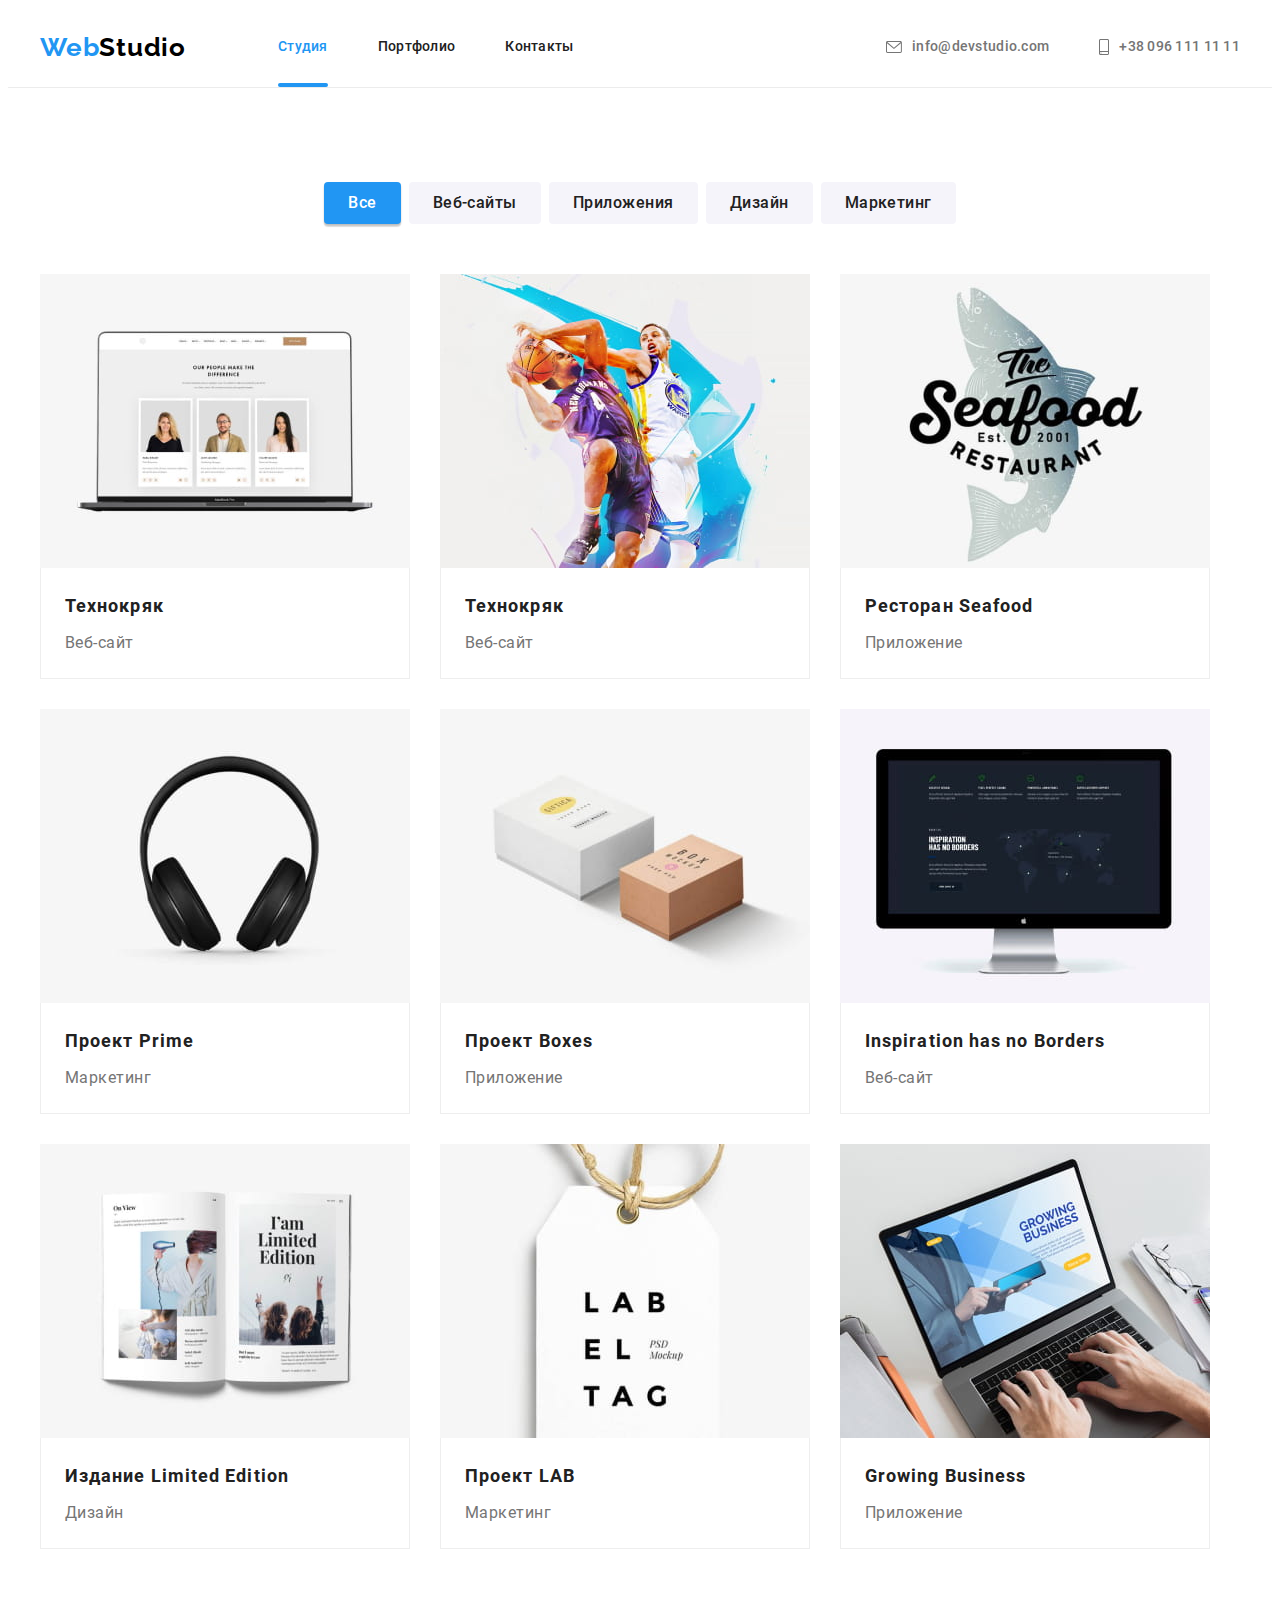
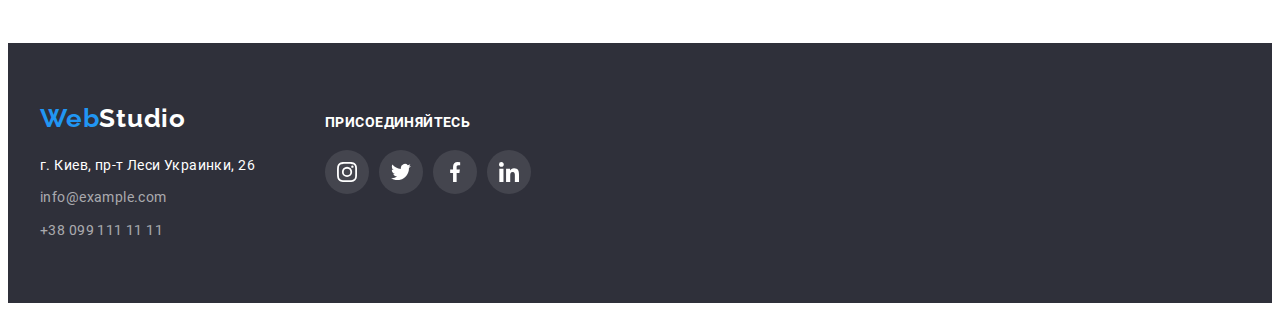
==== commit 2c6b9bc6: "connect fonts locally" ====
--- a/portfolio.html
+++ b/portfolio.html
@@ -5,11 +5,7 @@
     <meta http-equiv="X-UA-Compatible" content="IE=edge" />
     <meta name="viewport" content="width=device-width, initial-scale=1.0" />
     <title>Document</title>
-    <link rel="preconnect" href="https://fonts.gstatic.com" />
-    <link
-      href="https://fonts.googleapis.com/css2?family=Raleway:wght@700&family=Roboto:wght@400;500;700;900&display=swap"
-      rel="stylesheet"
-    />
+    <link rel="stylesheet" href="./css/fonts.css">    
     <link
       rel="stylesheet"
       href="https://cdnjs.cloudflare.com/ajax/libs/modern-normalize/1.1.0/modern-normalize.min.css"
@@ -25,7 +21,7 @@
     <header class="header">
       <div class="container header-container">
         <nav class="navigation">
-          <a class="logo" href="./index.html">Web<span class="logo__header-accent">Studio</span></a>
+          <a class="logo" href="./index.html">Web<span class="logo__black-accent">Studio</span></a>
           <ul class="menu">
             <li class="menu__item">
               <a class="menu__link current" href="./index.html">Студия</a>
@@ -247,7 +243,7 @@
     <footer class="footer">
       <div class="footer-container container">
         <div>
-          <a class="logo" href="./index.html">Web<span class="footer-logo-accent">Studio</span></a>
+          <a class="logo" href="./index.html">Web<span class="logo__white-accent">Studio</span></a>
           <address class="footer-address">
             <p class="footer-location">г. Киев, пр-т Леси Украинки, 26</p>
             <ul>
--- a/css/fonts.css
+++ b/css/fonts.css
@@ -0,0 +1,51 @@
+@font-face {
+  font-family: 'Raleway';
+  font-style: normal;
+  font-weight: 700;
+  font-display: swap;
+  src: url(../fonts/raleway-v22-latin_cyrillic-700.woff) format('woff'),
+    url(../fonts/raleway-v22-latin_cyrillic-700.woff2) format('woff2');
+}
+
+@font-face {
+  font-family: 'Roboto';
+  font-style: normal;
+  font-weight: 400;
+  font-display: swap;
+  src: url(../fonts/roboto-v27-latin_cyrillic-regular.woff) format('woff'),
+    url(../fonts/roboto-v27-latin_cyrillic-regular.woff2) format('woff2');
+}
+
+@font-face {
+  font-family: 'Roboto';
+  font-style: normal;
+  font-weight: 500;
+  font-display: swap;
+  src: url(../fonts/roboto-v27-latin_cyrillic-500.woff) format('woff'),
+    url(../fonts/roboto-v27-latin_cyrillic-500.woff2) format('woff2');
+}
+
+@font-face {
+  font-family: 'Roboto';
+  font-style: normal;
+  font-weight: 700;
+  font-display: swap;
+  src: url(../fonts/roboto-v27-latin_cyrillic-700.woff) format('woff'),
+    url(../fonts/roboto-v27-latin_cyrillic-700.woff2) format('woff2');
+}
+
+@font-face {
+  font-family: 'Roboto';
+  font-style: normal;
+  font-weight: 900;
+  font-display: swap;
+  src: url(../fonts/roboto-v27-latin_cyrillic-900.woff) format('woff'),
+    url(../fonts/roboto-v27-latin_cyrillic-900.woff2) format('woff2');
+}
+
+/*  */
+/*  <link rel="preconnect" href="https://fonts.gstatic.com" /> */
+/* <link
+      href="https://fonts.googleapis.com/css2?family=Raleway:wght@700&family=Roboto:wght@400;500;700;900&display=swap"
+      rel="stylesheet"
+    /> */
--- a/css/main.min.css
+++ b/css/main.min.css
@@ -1,5 +1,5 @@
 :root{--primary-font-family: 'Roboto', sans-serif;--secondary-font-family: 'Raleway', sans-serif;--text-color: #757575;--primary-white: #ffffff;--secondary-white: rgba(255, 255, 255, 0.6);--primary-dark-color: #212121;--logo-accent-color: #000000;--primary-accent-color: #2196f3;--placeholder-color: rgba(117, 117, 117, 0.5);--btn-background-color: #188ce8;--primary-background-color: #2f303a;--secondary-background-color: #f5f4fa;--primary-overlay-color: rgba(47, 48, 58, 0.4);--secondary-overlay-color: rgba(47, 48, 58, 0.8);--card-overlay-color: rgba(33, 150, 243, 0.9);--primary-border-color: 1px solid #ececec;--form-border: 1px solid rgba(33, 33, 33, 0.2);--primary-icon-color: #afb1b8;--social-icon-background: rgba(255, 255, 255, 0.1);--card-shadow: 0px 1px 3px rgba(0, 0, 0, 0.12), 0px 1px 1px rgba(0, 0, 0, 0.14),
     0px 2px 1px rgba(0, 0, 0, 0.2);--hover-card-shadow: 0px 1px 1px rgba(0, 0, 0, 0.12), 0px 4px 4px rgba(0, 0, 0, 0.06),
     1px 4px 6px rgba(0, 0, 0, 0.16);--btn-shadow: 0px 3px 1px rgba(0, 0, 0, 0.1), 0px 1px 2px rgba(0, 0, 0, 0.08),
-    0px 2px 2px rgba(0, 0, 0, 0.12);--modal-btn-shadow: 0px 4px 4px rgba(0, 0, 0, 0.15);--timing-function: cubic-bezier(0.4, 0, 0.2, 1)}.visually-hidden{position:absolute;width:1px;height:1px;margin:-1px;border:0;padding:0;white-space:nowrap;clip-path:inset(100%);clip:rect(0 0 0 0);overflow:hidden}body{font-family:var(--primary-font-family);font-weight:400;font-size:14px;color:var(--text-color)}h1,h2,h3,h4,h5,h6,p{margin-top:0;margin-bottom:0}ul,ol{margin-top:0;margin-bottom:0;padding-left:0}img{display:block}a{text-decoration:none}ul{list-style:none}.section{padding-top:94px;padding-bottom:94px}.container{width:1200px;padding-left:15px;padding-right:15px;margin-left:auto;margin-right:auto}.logo{font-family:var(--secondary-font-family);font-weight:700;font-size:26px;line-height:1.19;letter-spacing:0.03em;color:var(--primary-accent-color)}.logo__header-accent{color:var(--logo-accent-color)}.footer-logo-accent{color:var(--primary-white)}.section-title{margin-bottom:50px;font-weight:700;font-size:36px;line-height:1.17;text-align:center;letter-spacing:0.03em;color:var(--primary-dark-color)}.social-links{display:flex;justify-content:center;align-items:center}.social-link{display:flex;justify-content:center;align-items:center;width:44px;height:44px;border-radius:50%;fill:var(--primary-icon-color);transition:fill 250ms var(--timing-function),background-color 250ms var(--timing-function)}.social-link:hover,.social-link:focus{fill:var(--primary-white);background-color:var(--primary-accent-color)}.social-logo:not(:last-child){margin-right:10px}.backdrop{position:fixed;top:0;left:0;width:100vw;height:100vh;background-color:rgba(0,0,0,0.2);transition:opacity 250ms var(--timing-function),visibility 250ms var(--timing-function)}.backdrop.is-hidden{opacity:0;visibility:hidden;pointer-events:none}.modal{position:absolute;top:50%;left:50%;width:528px;height:580px;background-color:var(--primary-white);box-shadow:var(--card-shadow);border-radius:4px;transform:translate(-50%, -50%) scale(1);transition:transform 250ms var(--timing-function)}.backdrop.is-hidden .modal{transform:translate(-50%, -50%) scale(0.7)}.close-btn{position:absolute;top:8px;right:8px;display:flex;align-items:center;justify-content:center;width:30px;height:30px;padding:0;background-color:var(--primary-white);border:1px solid rgba(0,0,0,0.1);border-radius:50%;cursor:pointer;transition:fill 250ms var(--timing-function)}.close-btn:focus,.close-btn:hover{fill:var(--primary-accent-color)}.modal-form{display:flex;flex-direction:column;margin:40px}.form-title{margin-bottom:12px;font-weight:700;font-size:20px;line-height:1.15;text-align:center;letter-spacing:0.03em;color:var(--primary-dark-color)}.form-field{margin-bottom:10px;font-size:12px;line-height:1.16;letter-spacing:0.01em;color:var(--text-color)}.form-input-wrapper{position:relative;display:block;margin-top:4px}.form-input{width:100%;height:40px;padding-left:42px;border-radius:4px;border:var(--form-border);transition:border-color 250ms var(--timing-function)}.form-input:focus{outline:none;border-color:var(--primary-accent-color)}.message-field{font-size:12px;line-height:1.16;letter-spacing:0.01em;color:var(--text-color)}.message-input{width:100%;height:120px;padding:12px 16px;margin-top:4px;margin-bottom:20px;border-radius:4px;border:var(--form-border);resize:none;transition:border-color 250ms var(--timing-function)}.message-input:focus{outline:none;border-color:var(--primary-accent-color)}.message-input::placeholder{color:var(--placeholder-color)}.form-input-icon{position:absolute;top:50%;left:12px;fill:var(--primary-dark-color);transform:translateY(-50%);transition:fill 250ms var(--timing-function)}.form-input:focus+.form-input-icon{fill:var(--primary-accent-color)}.form-checkbox-label{display:flex;justify-content:center;align-items:center;position:relative;line-height:1.71;letter-spacing:0.03em}.form-checkbox-label::before{display:block;width:16px;height:15px;margin-right:7px;content:'';border:2px solid var(--primary-dark-color);border-radius:2px;transition:border-color 250ms var(--timing-function)}.form-checkbox:checked+.form-checkbox-label::before{background-image:url(../images/icon-check.svg);background-repeat:no-repeat;background-origin:border-box;background-position:center;border-color:transparent;background-size:contain}.form-checkbox:focus+.form-checkbox-label::before{border-color:var(--primary-accent-color)}.checkbox-link{text-decoration:underline;color:var(--primary-accent-color)}.modal-form-btn{display:block;padding:10px 56px;margin-left:auto;margin-right:auto;margin-top:30px;font-weight:700;font-size:16px;line-height:1.87;letter-spacing:0.06em;color:var(--primary-white);background-color:var(--btn-background-color);border-color:transparent;border-radius:4px;box-shadow:var(--modal-btn-shadow);cursor:pointer}.header{max-width:1600px;padding-top:24px;padding-bottom:24px;margin-left:auto;margin-right:auto;font-weight:500;line-height:1.14;letter-spacing:0.02em;border-bottom:var(--primary-border-color)}.header-container{display:flex;align-items:center;justify-content:space-between}.navigation{display:flex;align-items:center}.menu{display:flex;align-items:center;margin-left:92px}.menu__item{position:relative}.menu__item:not(:last-child){margin-right:50px}.menu__link{color:var(--primary-dark-color);transition:color 250ms var(--timing-function)}.menu__link:hover,.menu__link:focus{color:var(--primary-accent-color)}.menu__link.current{color:var(--primary-accent-color)}.menu__link.current::after{content:'';display:block;justify-content:center;position:absolute;top:44px;width:100%;height:4px;border-radius:2px;background-color:var(--primary-accent-color)}.contact{display:flex;align-items:center}.contact__item:not(:last-child){margin-right:50px}.contact__link{display:flex;align-items:center;color:var(--text-color);transition:color 250ms var(--timing-function)}.contact__link:hover,.contact__link:focus{color:var(--primary-accent-color)}.contact__icon{margin-right:10px;fill:currentColor;transition:fill 250ms var(--timing-function)}.contact__link:hover .contact__icon,.contact__link:focus .contact__icon{fill:var(--primary-accent-color)}.hero{max-width:1600px;height:600px;padding-top:200px;padding-bottom:200px;margin-right:auto;margin-left:auto;background-color:var(--primary-background-color);background-size:cover;background-position:center;background-repeat:no-repeat;background-image:linear-gradient(var(--primary-overlay-color), var(--primary-overlay-color)),url(../images/hero/hero-img.jpg)}.hero-title{margin-bottom:30px;font-weight:900;font-size:44px;line-height:1.36;text-align:center;letter-spacing:0.06em;text-transform:uppercase;color:var(--primary-white)}.hero-button{display:block;padding:10px 32px;border:none;border-radius:4px;margin-right:auto;margin-left:auto;font-family:inherit;font-weight:700;font-size:16px;line-height:1.88;letter-spacing:0.06em;color:var(--primary-white);background-color:var(--primary-accent-color);box-shadow:var(--btn-shadow);cursor:pointer}.features{line-height:1.71;letter-spacing:0.03em}.features-list{display:flex}.features-item{width:270px}.features-item:not(:last-child){margin-right:30px}.icon-features{display:flex;justify-content:center;align-items:center;height:120px;margin-bottom:30px;background-color:var(--secondary-background-color);border-radius:4px}.features-title{margin-bottom:10px;font-weight:700;line-height:1.14;text-transform:uppercase;color:var(--primary-dark-color)}.work{padding-bottom:94px}.work-list{display:flex;justify-content:center}.work-item{position:relative}.work-item:not(:last-child){margin-right:30px}.work-description{position:absolute;bottom:0;width:100%;height:70px;background-color:var(--secondary-overlay-color)}.work-text{padding-top:27px;padding-bottom:27px;font-weight:700;line-height:1.14;text-align:center;letter-spacing:0.03em;text-transform:uppercase;color:var(--primary-white)}.team{max-width:1600px;padding-left:15px;padding-right:15px;margin-left:auto;margin-right:auto;background-color:var(--secondary-background-color);font-size:16px;letter-spacing:0.03em}.team-list{display:flex;justify-content:center}.team-card{border-radius:0px 0px 4px 4px;background-color:var(--primary-white);box-shadow:var(--card-shadow)}.team-card:not(:last-child){margin-right:30px}.team-about{padding:30px 32px;text-align:center}.team-name{margin-bottom:10px;font-weight:500;line-height:1.19;color:var(--primary-dark-color)}.team-position{margin-bottom:16px;line-height:0.84}.client-list{display:flex;justify-content:space-between;align-items:center}.client{width:170px;height:92px}.client-link{display:flex;align-items:center;justify-content:center;width:inherit;height:inherit;border:1px solid var(--primary-icon-color);border-radius:4px;transition:border 250ms var(--timing-function),fill 250ms var(--timing-function)}.client-link:hover,.client-link:focus{border:1px solid var(--primary-accent-color);fill:var(--primary-accent-color)}.client-logo{fill:var(--primary-icon-color);transition:fill 250ms var(--timing-function)}.client-link:hover .client-logo,.client-link:focus .client-logo{fill:var(--primary-accent-color)}.btn-list{display:flex;justify-content:center}.portfolio__btn-list{margin-bottom:50px}.btn-list__item:not(:last-child){margin-right:8px}.btn-list__button{padding:6px 22px;border-radius:4px;border-color:transparent;font-family:inherit;font-weight:500;font-size:16px;line-height:1.62;letter-spacing:0.03em;color:var(--primary-dark-color);background-color:var(--secondary-background-color);cursor:pointer;transition:color 250ms var(--timing-function),background-color 250ms var(--timing-function),box-shadow 250ms var(--timing-function)}.btn-list__button:hover,.btn-list__button:focus,.btn-list__button.current{color:var(--primary-white);background-color:var(--primary-accent-color);box-shadow:var(--btn-shadow)}.portfolio__card-set{margin-top:-30px;margin-left:-30px}.card-set{display:flex;flex-wrap:wrap}.card-set__item{margin-top:30px;margin-left:30px}.card{display:block;transition:box-shadow 250ms var(--timing-function)}.card:hover,.card:focus{box-shadow:var(--hover-card-shadow)}.card__img-box{position:relative;overflow:hidden}.card__text{display:block;position:absolute;bottom:0;width:100%;height:100%;padding:62px 24px;overflow:auto;font-size:18px;line-height:1.56;letter-spacing:0.03em;color:var(--primary-white);background-color:var(--card-overlay-color);transform:translateY(100%);transition:transform 250ms var(--timing-function)}.card:hover .card__text,.card:focus .card__text{transform:translateY(0)}.card__wrapper{padding:20px 24px;border:1px solid #eeeeee;border-top:none}.card__title{margin-bottom:4px;font-weight:700;font-size:18px;line-height:2;letter-spacing:0.06em;color:var(--primary-dark-color)}.card__subtitle{font-size:16px;line-height:1.87;letter-spacing:0.03em;color:var(--text-color)}.footer{max-width:1600px;margin-left:auto;margin-right:auto;padding-top:60px;padding-bottom:60px;background-color:var(--primary-background-color)}.footer-container{display:flex;align-items:baseline}.footer-address{margin-top:20px;font-style:normal;line-height:1.71;letter-spacing:0.03em}.footer-location{margin-bottom:9px;color:var(--primary-white)}.footer-link{color:var(--secondary-white);transition:color 250ms var(--timing-function)}.footer-link .footer-link:hover,.footer-link .footer-link:focus{color:var(--primary-white)}.footer-contact:not(:last-child){margin-bottom:9px}.join{margin-left:70px}.join-text{margin-bottom:20px;font-weight:700;line-height:16px;letter-spacing:0.03em;text-transform:uppercase;color:var(--primary-white)}.join-links{display:flex;align-items:center}.join-link{display:flex;justify-content:center;align-items:center;width:44px;height:44px;border-radius:50%;background-color:rgba(255,255,255,0.1);transition:background-color 250ms var(--timing-function)}.join-link:hover,.join-link:focus{background-color:var(--primary-accent-color)}.join-logo:not(:last-child){margin-right:10px}.join-icon{fill:var(--primary-white)}.footer-form-container{margin-left:92px}.footer-form{display:flex;align-items:center}.footer-form-field{width:358px;height:50px;padding-left:16px;margin-right:12px;color:var(--primary-white);background-color:transparent;border:1px solid rgba(255,255,255,0.3);box-shadow:var(--modal-btn-shadow);border-radius:4px}.footer-form-field::placeholder{font-size:16px;line-height:1.25;letter-spacing:0.03em;color:rgba(255,255,255,0.6)}.footer-form-btn{display:flex;align-items:center;justify-content:center;width:200px;height:50px;font-weight:700;font-size:16px;line-height:1.87;letter-spacing:0.06em;color:var(--primary-white);background-color:var(--primary-accent-color);border-color:transparent;border-radius:4px;box-shadow:var(--modal-btn-shadow);cursor:pointer}.footer-btn-icon{margin-left:10px}
+    0px 2px 2px rgba(0, 0, 0, 0.12);--modal-btn-shadow: 0px 4px 4px rgba(0, 0, 0, 0.15);--timing-function: cubic-bezier(0.4, 0, 0.2, 1)}.visually-hidden{position:absolute;width:1px;height:1px;margin:-1px;border:0;padding:0;white-space:nowrap;clip-path:inset(100%);clip:rect(0 0 0 0);overflow:hidden}body{font-family:var(--primary-font-family);font-weight:400;font-size:14px;color:var(--text-color)}h1,h2,h3,h4,h5,h6,p{margin-top:0;margin-bottom:0}ul,ol{margin-top:0;margin-bottom:0;padding-left:0}img{display:block}a{text-decoration:none}ul{list-style:none}.section{padding-top:94px;padding-bottom:94px}.container{width:1200px;padding-left:15px;padding-right:15px;margin-left:auto;margin-right:auto}.logo{font-family:var(--secondary-font-family);font-weight:700;font-size:26px;line-height:1.19;letter-spacing:0.03em;color:var(--primary-accent-color)}.logo__black-accent{color:var(--logo-accent-color)}.logo__white-accent{color:var(--primary-white)}.section-title{margin-bottom:50px;font-weight:700;font-size:36px;line-height:1.17;text-align:center;letter-spacing:0.03em;color:var(--primary-dark-color)}.social-links{display:flex;justify-content:center;align-items:center}.social-link{display:flex;justify-content:center;align-items:center;width:44px;height:44px;border-radius:50%;fill:var(--primary-icon-color);transition:fill 250ms var(--timing-function),background-color 250ms var(--timing-function)}.social-link:hover,.social-link:focus{fill:var(--primary-white);background-color:var(--primary-accent-color)}.social-logo:not(:last-child){margin-right:10px}.backdrop{position:fixed;top:0;left:0;width:100vw;height:100vh;background-color:rgba(0,0,0,0.2);transition:opacity 250ms var(--timing-function),visibility 250ms var(--timing-function)}.backdrop.is-hidden{opacity:0;visibility:hidden;pointer-events:none}.modal{position:absolute;top:50%;left:50%;width:528px;height:580px;background-color:var(--primary-white);box-shadow:var(--card-shadow);border-radius:4px;transform:translate(-50%, -50%) scale(1);transition:transform 250ms var(--timing-function)}.backdrop.is-hidden .modal{transform:translate(-50%, -50%) scale(0.7)}.close-btn{position:absolute;top:8px;right:8px;display:flex;align-items:center;justify-content:center;width:30px;height:30px;padding:0;background-color:var(--primary-white);border:1px solid rgba(0,0,0,0.1);border-radius:50%;cursor:pointer;transition:fill 250ms var(--timing-function)}.close-btn:focus,.close-btn:hover{fill:var(--primary-accent-color)}.modal-form{display:flex;flex-direction:column;margin:40px}.form-title{margin-bottom:12px;font-weight:700;font-size:20px;line-height:1.15;text-align:center;letter-spacing:0.03em;color:var(--primary-dark-color)}.form-field{margin-bottom:10px;font-size:12px;line-height:1.16;letter-spacing:0.01em;color:var(--text-color)}.form-input-wrapper{position:relative;display:block;margin-top:4px}.form-input{width:100%;height:40px;padding-left:42px;border-radius:4px;border:var(--form-border);transition:border-color 250ms var(--timing-function)}.form-input:focus{outline:none;border-color:var(--primary-accent-color)}.message-field{font-size:12px;line-height:1.16;letter-spacing:0.01em;color:var(--text-color)}.message-input{width:100%;height:120px;padding:12px 16px;margin-top:4px;margin-bottom:20px;border-radius:4px;border:var(--form-border);resize:none;transition:border-color 250ms var(--timing-function)}.message-input:focus{outline:none;border-color:var(--primary-accent-color)}.message-input::placeholder{color:var(--placeholder-color)}.form-input-icon{position:absolute;top:50%;left:12px;fill:var(--primary-dark-color);transform:translateY(-50%);transition:fill 250ms var(--timing-function)}.form-input:focus+.form-input-icon{fill:var(--primary-accent-color)}.form-checkbox-label{display:flex;justify-content:center;align-items:center;position:relative;line-height:1.71;letter-spacing:0.03em}.form-checkbox-label::before{display:block;width:16px;height:15px;margin-right:7px;content:'';border:2px solid var(--primary-dark-color);border-radius:2px;transition:border-color 250ms var(--timing-function)}.form-checkbox:checked+.form-checkbox-label::before{background-image:url(../images/icon-check.svg);background-repeat:no-repeat;background-origin:border-box;background-position:center;border-color:transparent;background-size:contain}.form-checkbox:focus+.form-checkbox-label::before{border-color:var(--primary-accent-color)}.checkbox-link{text-decoration:underline;color:var(--primary-accent-color)}.modal-form-btn{display:block;padding:10px 56px;margin-left:auto;margin-right:auto;margin-top:30px;font-weight:700;font-size:16px;line-height:1.87;letter-spacing:0.06em;color:var(--primary-white);background-color:var(--btn-background-color);border-color:transparent;border-radius:4px;box-shadow:var(--modal-btn-shadow);cursor:pointer}.header{max-width:1600px;padding-top:24px;padding-bottom:24px;margin-left:auto;margin-right:auto;font-weight:500;line-height:1.14;letter-spacing:0.02em;border-bottom:var(--primary-border-color)}.header-container{display:flex;align-items:center;justify-content:space-between}.navigation{display:flex;align-items:center}.menu{display:flex;align-items:center;margin-left:92px}.menu__item{position:relative}.menu__item:not(:last-child){margin-right:50px}.menu__link{color:var(--primary-dark-color);transition:color 250ms var(--timing-function)}.menu__link:hover,.menu__link:focus{color:var(--primary-accent-color)}.menu__link.current{color:var(--primary-accent-color)}.menu__link.current::after{content:'';display:block;justify-content:center;position:absolute;top:44px;width:100%;height:4px;border-radius:2px;background-color:var(--primary-accent-color)}.contact{display:flex;align-items:center}.contact__item:not(:last-child){margin-right:50px}.contact__link{display:flex;align-items:center;color:var(--text-color);transition:color 250ms var(--timing-function)}.contact__link:hover,.contact__link:focus{color:var(--primary-accent-color)}.contact__icon{margin-right:10px;fill:currentColor;transition:fill 250ms var(--timing-function)}.contact__link:hover .contact__icon,.contact__link:focus .contact__icon{fill:var(--primary-accent-color)}.hero{max-width:1600px;height:600px;padding-top:200px;padding-bottom:200px;margin-right:auto;margin-left:auto;background-color:var(--primary-background-color);background-size:cover;background-position:center;background-repeat:no-repeat;background-image:linear-gradient(var(--primary-overlay-color), var(--primary-overlay-color)),url(../images/hero/hero-img.jpg)}.hero__title{margin-bottom:30px;font-weight:900;font-size:44px;line-height:1.36;text-align:center;letter-spacing:0.06em;text-transform:uppercase;color:var(--primary-white)}.hero__button{display:block;padding:10px 32px;border:none;border-radius:4px;margin-right:auto;margin-left:auto;font-family:inherit;font-weight:700;font-size:16px;line-height:1.88;letter-spacing:0.06em;color:var(--primary-white);background-color:var(--primary-accent-color);box-shadow:var(--btn-shadow);cursor:pointer}.features{line-height:1.71;letter-spacing:0.03em}.features-list{display:flex}.features-item{width:270px}.features-item:not(:last-child){margin-right:30px}.icon-features{display:flex;justify-content:center;align-items:center;height:120px;margin-bottom:30px;background-color:var(--secondary-background-color);border-radius:4px}.features-title{margin-bottom:10px;font-weight:700;line-height:1.14;text-transform:uppercase;color:var(--primary-dark-color)}.work{padding-bottom:94px}.work-list{display:flex;justify-content:center}.work-item{position:relative}.work-item:not(:last-child){margin-right:30px}.work-description{position:absolute;bottom:0;width:100%;height:70px;background-color:var(--secondary-overlay-color)}.work-text{padding-top:27px;padding-bottom:27px;font-weight:700;line-height:1.14;text-align:center;letter-spacing:0.03em;text-transform:uppercase;color:var(--primary-white)}.team{max-width:1600px;padding-left:15px;padding-right:15px;margin-left:auto;margin-right:auto;background-color:var(--secondary-background-color);font-size:16px;letter-spacing:0.03em}.team-list{display:flex;justify-content:center}.team-card{border-radius:0px 0px 4px 4px;background-color:var(--primary-white);box-shadow:var(--card-shadow)}.team-card:not(:last-child){margin-right:30px}.team-about{padding:30px 32px;text-align:center}.team-name{margin-bottom:10px;font-weight:500;line-height:1.19;color:var(--primary-dark-color)}.team-position{margin-bottom:16px;line-height:0.84}.client-list{display:flex;justify-content:space-between;align-items:center}.client{width:170px;height:92px}.client-link{display:flex;align-items:center;justify-content:center;width:inherit;height:inherit;border:1px solid var(--primary-icon-color);border-radius:4px;transition:border 250ms var(--timing-function),fill 250ms var(--timing-function)}.client-link:hover,.client-link:focus{border:1px solid var(--primary-accent-color);fill:var(--primary-accent-color)}.client-logo{fill:var(--primary-icon-color);transition:fill 250ms var(--timing-function)}.client-link:hover .client-logo,.client-link:focus .client-logo{fill:var(--primary-accent-color)}.btn-list{display:flex;justify-content:center}.portfolio__btn-list{margin-bottom:50px}.btn-list__item:not(:last-child){margin-right:8px}.btn-list__button{padding:6px 22px;border-radius:4px;border-color:transparent;font-family:inherit;font-weight:500;font-size:16px;line-height:1.62;letter-spacing:0.03em;color:var(--primary-dark-color);background-color:var(--secondary-background-color);cursor:pointer;transition:color 250ms var(--timing-function),background-color 250ms var(--timing-function),box-shadow 250ms var(--timing-function)}.btn-list__button:hover,.btn-list__button:focus,.btn-list__button.current{color:var(--primary-white);background-color:var(--primary-accent-color);box-shadow:var(--btn-shadow)}.portfolio__card-set{margin-top:-30px;margin-left:-30px}.card-set{display:flex;flex-wrap:wrap}.card-set__item{margin-top:30px;margin-left:30px}.card{display:block;transition:box-shadow 250ms var(--timing-function)}.card:hover,.card:focus{box-shadow:var(--hover-card-shadow)}.card__img-box{position:relative;overflow:hidden}.card__text{display:block;position:absolute;bottom:0;width:100%;height:100%;padding:62px 24px;overflow:auto;font-size:18px;line-height:1.56;letter-spacing:0.03em;color:var(--primary-white);background-color:var(--card-overlay-color);transform:translateY(100%);transition:transform 250ms var(--timing-function)}.card:hover .card__text,.card:focus .card__text{transform:translateY(0)}.card__wrapper{padding:20px 24px;border:1px solid #eeeeee;border-top:none}.card__title{margin-bottom:4px;font-weight:700;font-size:18px;line-height:2;letter-spacing:0.06em;color:var(--primary-dark-color)}.card__subtitle{font-size:16px;line-height:1.87;letter-spacing:0.03em;color:var(--text-color)}.footer{max-width:1600px;margin-left:auto;margin-right:auto;padding-top:60px;padding-bottom:60px;background-color:var(--primary-background-color)}.footer-container{display:flex;align-items:baseline}.footer-address{margin-top:20px;font-style:normal;line-height:1.71;letter-spacing:0.03em}.footer-location{margin-bottom:9px;color:var(--primary-white)}.footer-link{color:var(--secondary-white);transition:color 250ms var(--timing-function)}.footer-link .footer-link:hover,.footer-link .footer-link:focus{color:var(--primary-white)}.footer-contact:not(:last-child){margin-bottom:9px}.join{margin-left:70px}.join-text{margin-bottom:20px;font-weight:700;line-height:16px;letter-spacing:0.03em;text-transform:uppercase;color:var(--primary-white)}.join-links{display:flex;align-items:center}.join-link{display:flex;justify-content:center;align-items:center;width:44px;height:44px;border-radius:50%;background-color:rgba(255,255,255,0.1);transition:background-color 250ms var(--timing-function)}.join-link:hover,.join-link:focus{background-color:var(--primary-accent-color)}.join-logo:not(:last-child){margin-right:10px}.join-icon{fill:var(--primary-white)}.footer-form-container{margin-left:92px}.footer-form{display:flex;align-items:center}.footer-form-field{width:358px;height:50px;padding-left:16px;margin-right:12px;color:var(--primary-white);background-color:transparent;border:1px solid rgba(255,255,255,0.3);box-shadow:var(--modal-btn-shadow);border-radius:4px}.footer-form-field::placeholder{font-size:16px;line-height:1.25;letter-spacing:0.03em;color:rgba(255,255,255,0.6)}.footer-form-btn{display:flex;align-items:center;justify-content:center;width:200px;height:50px;font-weight:700;font-size:16px;line-height:1.87;letter-spacing:0.06em;color:var(--primary-white);background-color:var(--primary-accent-color);border-color:transparent;border-radius:4px;box-shadow:var(--modal-btn-shadow);cursor:pointer}.footer-btn-icon{margin-left:10px}
 /*# sourceMappingURL=main.min.css.map */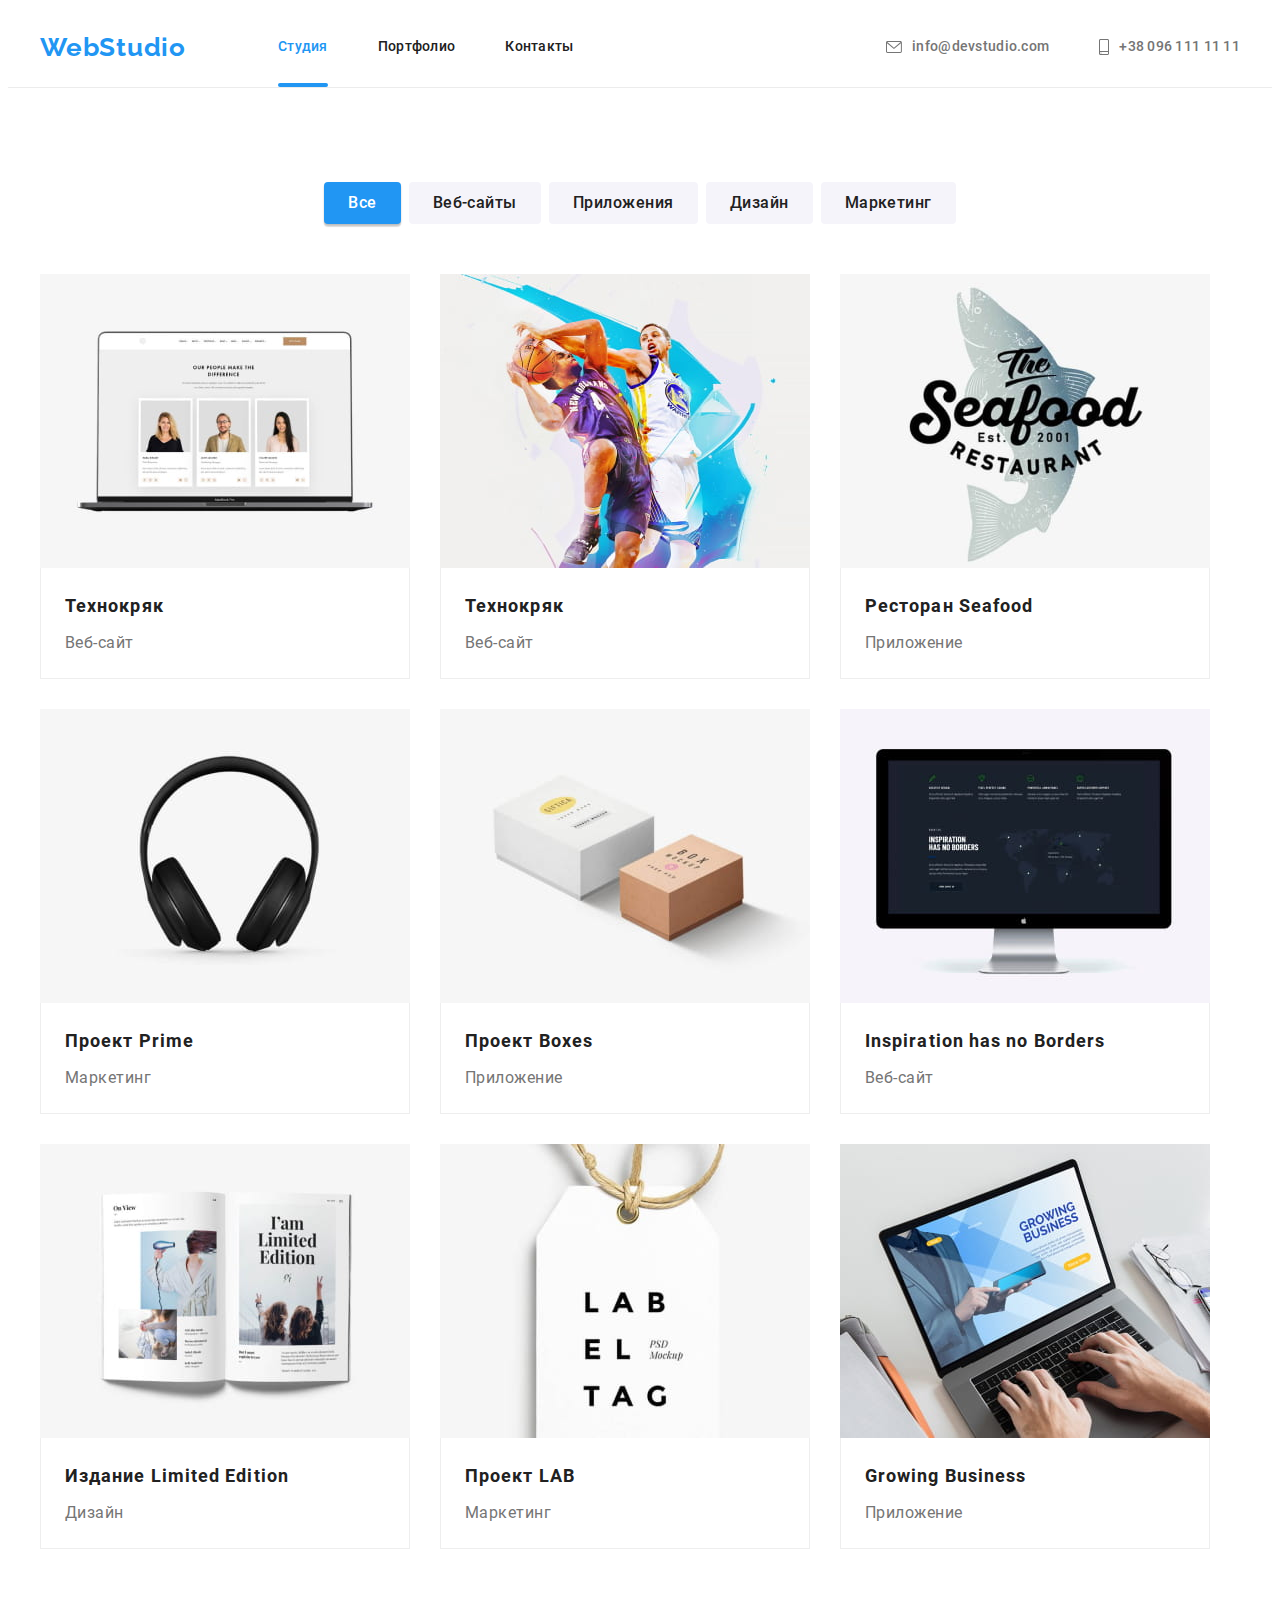
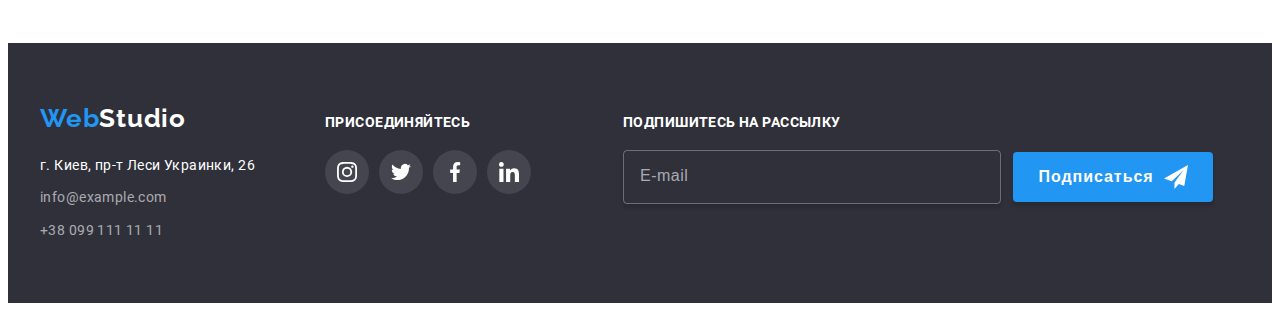
==== commit 633eb9f1: "rename footer styles by BEM" ====
--- a/portfolio.html
+++ b/portfolio.html
@@ -241,54 +241,68 @@
 
     <!-- Footer -->
     <footer class="footer">
-      <div class="footer-container container">
+      <div class="footer__container container">
         <div>
-          <a class="logo" href="./index.html">Web<span class="logo__white-accent">Studio</span></a>
-          <address class="footer-address">
-            <p class="footer-location">г. Киев, пр-т Леси Украинки, 26</p>
+          <a class="logo" href="./index.html">Web<span class="logo__accent-white">Studio</span></a>
+          <address class="address footer__address">
             <ul>
-              <li class="footer-contact">
-                <a class="footer-link" href="mailto:info@example.com">info@example.com</a>
+              <li class="address__contact">
+                <p class="address__location">г. Киев, пр-т Леси Украинки, 26</p>
               </li>
-              <li class="footer-contact">
-                <a class="footer-link" href="tel:+380991111111">+38 099 111 11 11</a>
+              <li class="address__contact">
+                <a class="address__link" href="mailto:info@example.com">info@example.com</a>
+              </li>
+              <li class="address__contact">
+                <a class="address__link" href="tel:+380991111111">+38 099 111 11 11</a>
               </li>
             </ul>
           </address>
         </div>
-
-        <div class="join">
-          <p class="join-text">Присоединяйтесь</p>
-          <ul class="join-links">
-            <li class="join-logo">
-              <a class="join-link" href="">
-                <svg class="join-icon" width="20" height="20">
+        <div class="footer__join">
+          <p class="footer__join-text">Присоединяйтесь</p>
+          <ul class="social">
+            <li class="social__logo">
+              <a class="social__link social__link-background" href="">
+                <svg class="social__icon" width="20" height="20">
                   <use href="./images/sprite.svg#instagram"></use>
                 </svg>
               </a>
             </li>
-            <li class="join-logo">
-              <a class="join-link" href="">
-                <svg class="join-icon" width="20" height="20">
+            <li class="social__logo">
+              <a class="social__link social__link-background" href="">
+                <svg class="social__icon" width="20" height="20">
                   <use href="./images/sprite.svg#twitter"></use>
                 </svg>
               </a>
             </li>
-            <li class="join-logo">
-              <a class="join-link" href="">
-                <svg class="join-icon" width="20" height="20">
+            <li class="social__logo">
+              <a class="social__link social__link-background" href="">
+                <svg class="social__icon" width="20" height="20">
                   <use href="./images/sprite.svg#facebook"></use>
                 </svg>
               </a>
             </li>
-            <li class="join-logo">
-              <a class="join-link" href="">
-                <svg class="join-icon" width="20" height="20">
+            <li class="social__logo">
+              <a class="social__link social__link-background" href="">
+                <svg class="social__icon" width="20" height="20">
                   <use href="./images/sprite.svg#linkedin"></use>
                 </svg>
               </a>
             </li>
           </ul>
+        </div>
+    
+        <div class="footer__subscribe">
+          <p class="footer__join-text">Подпишитесь на рассылку</p>
+          <form class="subscribe" action="#">
+            <input class="subscribe__field" type="email" name="mail" placeholder="E-mail" required />
+            <button class="subscribe__btn" type="submit">
+              Подписаться
+              <svg class="btn__icon-end" width="24" height="24">
+                <use href="./images/sprite.svg#send"></use>
+              </svg>
+            </button>
+          </form>
         </div>
       </div>
     </footer>
--- a/css/main.min.css
+++ b/css/main.min.css
@@ -1,5 +1,5 @@
 :root{--primary-font-family: 'Roboto', sans-serif;--secondary-font-family: 'Raleway', sans-serif;--text-color: #757575;--primary-white: #ffffff;--secondary-white: rgba(255, 255, 255, 0.6);--primary-dark-color: #212121;--logo-accent-color: #000000;--primary-accent-color: #2196f3;--placeholder-color: rgba(117, 117, 117, 0.5);--btn-background-color: #188ce8;--primary-background-color: #2f303a;--secondary-background-color: #f5f4fa;--primary-overlay-color: rgba(47, 48, 58, 0.4);--secondary-overlay-color: rgba(47, 48, 58, 0.8);--card-overlay-color: rgba(33, 150, 243, 0.9);--primary-border-color: 1px solid #ececec;--form-border: 1px solid rgba(33, 33, 33, 0.2);--primary-icon-color: #afb1b8;--social-icon-background: rgba(255, 255, 255, 0.1);--card-shadow: 0px 1px 3px rgba(0, 0, 0, 0.12), 0px 1px 1px rgba(0, 0, 0, 0.14),
     0px 2px 1px rgba(0, 0, 0, 0.2);--hover-card-shadow: 0px 1px 1px rgba(0, 0, 0, 0.12), 0px 4px 4px rgba(0, 0, 0, 0.06),
     1px 4px 6px rgba(0, 0, 0, 0.16);--btn-shadow: 0px 3px 1px rgba(0, 0, 0, 0.1), 0px 1px 2px rgba(0, 0, 0, 0.08),
-    0px 2px 2px rgba(0, 0, 0, 0.12);--modal-btn-shadow: 0px 4px 4px rgba(0, 0, 0, 0.15);--timing-function: cubic-bezier(0.4, 0, 0.2, 1)}.visually-hidden{position:absolute;width:1px;height:1px;margin:-1px;border:0;padding:0;white-space:nowrap;clip-path:inset(100%);clip:rect(0 0 0 0);overflow:hidden}body{font-family:var(--primary-font-family);font-weight:400;font-size:14px;color:var(--text-color)}h1,h2,h3,h4,h5,h6,p{margin-top:0;margin-bottom:0}ul,ol{margin-top:0;margin-bottom:0;padding-left:0}img{display:block}a{text-decoration:none}ul{list-style:none}.section{padding-top:94px;padding-bottom:94px}.container{width:1200px;padding-left:15px;padding-right:15px;margin-left:auto;margin-right:auto}.logo{font-family:var(--secondary-font-family);font-weight:700;font-size:26px;line-height:1.19;letter-spacing:0.03em;color:var(--primary-accent-color)}.logo__black-accent{color:var(--logo-accent-color)}.logo__white-accent{color:var(--primary-white)}.section-title{margin-bottom:50px;font-weight:700;font-size:36px;line-height:1.17;text-align:center;letter-spacing:0.03em;color:var(--primary-dark-color)}.social-links{display:flex;justify-content:center;align-items:center}.social-link{display:flex;justify-content:center;align-items:center;width:44px;height:44px;border-radius:50%;fill:var(--primary-icon-color);transition:fill 250ms var(--timing-function),background-color 250ms var(--timing-function)}.social-link:hover,.social-link:focus{fill:var(--primary-white);background-color:var(--primary-accent-color)}.social-logo:not(:last-child){margin-right:10px}.backdrop{position:fixed;top:0;left:0;width:100vw;height:100vh;background-color:rgba(0,0,0,0.2);transition:opacity 250ms var(--timing-function),visibility 250ms var(--timing-function)}.backdrop.is-hidden{opacity:0;visibility:hidden;pointer-events:none}.modal{position:absolute;top:50%;left:50%;width:528px;height:580px;background-color:var(--primary-white);box-shadow:var(--card-shadow);border-radius:4px;transform:translate(-50%, -50%) scale(1);transition:transform 250ms var(--timing-function)}.backdrop.is-hidden .modal{transform:translate(-50%, -50%) scale(0.7)}.close-btn{position:absolute;top:8px;right:8px;display:flex;align-items:center;justify-content:center;width:30px;height:30px;padding:0;background-color:var(--primary-white);border:1px solid rgba(0,0,0,0.1);border-radius:50%;cursor:pointer;transition:fill 250ms var(--timing-function)}.close-btn:focus,.close-btn:hover{fill:var(--primary-accent-color)}.modal-form{display:flex;flex-direction:column;margin:40px}.form-title{margin-bottom:12px;font-weight:700;font-size:20px;line-height:1.15;text-align:center;letter-spacing:0.03em;color:var(--primary-dark-color)}.form-field{margin-bottom:10px;font-size:12px;line-height:1.16;letter-spacing:0.01em;color:var(--text-color)}.form-input-wrapper{position:relative;display:block;margin-top:4px}.form-input{width:100%;height:40px;padding-left:42px;border-radius:4px;border:var(--form-border);transition:border-color 250ms var(--timing-function)}.form-input:focus{outline:none;border-color:var(--primary-accent-color)}.message-field{font-size:12px;line-height:1.16;letter-spacing:0.01em;color:var(--text-color)}.message-input{width:100%;height:120px;padding:12px 16px;margin-top:4px;margin-bottom:20px;border-radius:4px;border:var(--form-border);resize:none;transition:border-color 250ms var(--timing-function)}.message-input:focus{outline:none;border-color:var(--primary-accent-color)}.message-input::placeholder{color:var(--placeholder-color)}.form-input-icon{position:absolute;top:50%;left:12px;fill:var(--primary-dark-color);transform:translateY(-50%);transition:fill 250ms var(--timing-function)}.form-input:focus+.form-input-icon{fill:var(--primary-accent-color)}.form-checkbox-label{display:flex;justify-content:center;align-items:center;position:relative;line-height:1.71;letter-spacing:0.03em}.form-checkbox-label::before{display:block;width:16px;height:15px;margin-right:7px;content:'';border:2px solid var(--primary-dark-color);border-radius:2px;transition:border-color 250ms var(--timing-function)}.form-checkbox:checked+.form-checkbox-label::before{background-image:url(../images/icon-check.svg);background-repeat:no-repeat;background-origin:border-box;background-position:center;border-color:transparent;background-size:contain}.form-checkbox:focus+.form-checkbox-label::before{border-color:var(--primary-accent-color)}.checkbox-link{text-decoration:underline;color:var(--primary-accent-color)}.modal-form-btn{display:block;padding:10px 56px;margin-left:auto;margin-right:auto;margin-top:30px;font-weight:700;font-size:16px;line-height:1.87;letter-spacing:0.06em;color:var(--primary-white);background-color:var(--btn-background-color);border-color:transparent;border-radius:4px;box-shadow:var(--modal-btn-shadow);cursor:pointer}.header{max-width:1600px;padding-top:24px;padding-bottom:24px;margin-left:auto;margin-right:auto;font-weight:500;line-height:1.14;letter-spacing:0.02em;border-bottom:var(--primary-border-color)}.header-container{display:flex;align-items:center;justify-content:space-between}.navigation{display:flex;align-items:center}.menu{display:flex;align-items:center;margin-left:92px}.menu__item{position:relative}.menu__item:not(:last-child){margin-right:50px}.menu__link{color:var(--primary-dark-color);transition:color 250ms var(--timing-function)}.menu__link:hover,.menu__link:focus{color:var(--primary-accent-color)}.menu__link.current{color:var(--primary-accent-color)}.menu__link.current::after{content:'';display:block;justify-content:center;position:absolute;top:44px;width:100%;height:4px;border-radius:2px;background-color:var(--primary-accent-color)}.contact{display:flex;align-items:center}.contact__item:not(:last-child){margin-right:50px}.contact__link{display:flex;align-items:center;color:var(--text-color);transition:color 250ms var(--timing-function)}.contact__link:hover,.contact__link:focus{color:var(--primary-accent-color)}.contact__icon{margin-right:10px;fill:currentColor;transition:fill 250ms var(--timing-function)}.contact__link:hover .contact__icon,.contact__link:focus .contact__icon{fill:var(--primary-accent-color)}.hero{max-width:1600px;height:600px;padding-top:200px;padding-bottom:200px;margin-right:auto;margin-left:auto;background-color:var(--primary-background-color);background-size:cover;background-position:center;background-repeat:no-repeat;background-image:linear-gradient(var(--primary-overlay-color), var(--primary-overlay-color)),url(../images/hero/hero-img.jpg)}.hero__title{margin-bottom:30px;font-weight:900;font-size:44px;line-height:1.36;text-align:center;letter-spacing:0.06em;text-transform:uppercase;color:var(--primary-white)}.hero__button{display:block;padding:10px 32px;border:none;border-radius:4px;margin-right:auto;margin-left:auto;font-family:inherit;font-weight:700;font-size:16px;line-height:1.88;letter-spacing:0.06em;color:var(--primary-white);background-color:var(--primary-accent-color);box-shadow:var(--btn-shadow);cursor:pointer}.features{line-height:1.71;letter-spacing:0.03em}.features-list{display:flex}.features-item{width:270px}.features-item:not(:last-child){margin-right:30px}.icon-features{display:flex;justify-content:center;align-items:center;height:120px;margin-bottom:30px;background-color:var(--secondary-background-color);border-radius:4px}.features-title{margin-bottom:10px;font-weight:700;line-height:1.14;text-transform:uppercase;color:var(--primary-dark-color)}.work{padding-bottom:94px}.work-list{display:flex;justify-content:center}.work-item{position:relative}.work-item:not(:last-child){margin-right:30px}.work-description{position:absolute;bottom:0;width:100%;height:70px;background-color:var(--secondary-overlay-color)}.work-text{padding-top:27px;padding-bottom:27px;font-weight:700;line-height:1.14;text-align:center;letter-spacing:0.03em;text-transform:uppercase;color:var(--primary-white)}.team{max-width:1600px;padding-left:15px;padding-right:15px;margin-left:auto;margin-right:auto;background-color:var(--secondary-background-color);font-size:16px;letter-spacing:0.03em}.team-list{display:flex;justify-content:center}.team-card{border-radius:0px 0px 4px 4px;background-color:var(--primary-white);box-shadow:var(--card-shadow)}.team-card:not(:last-child){margin-right:30px}.team-about{padding:30px 32px;text-align:center}.team-name{margin-bottom:10px;font-weight:500;line-height:1.19;color:var(--primary-dark-color)}.team-position{margin-bottom:16px;line-height:0.84}.client-list{display:flex;justify-content:space-between;align-items:center}.client{width:170px;height:92px}.client-link{display:flex;align-items:center;justify-content:center;width:inherit;height:inherit;border:1px solid var(--primary-icon-color);border-radius:4px;transition:border 250ms var(--timing-function),fill 250ms var(--timing-function)}.client-link:hover,.client-link:focus{border:1px solid var(--primary-accent-color);fill:var(--primary-accent-color)}.client-logo{fill:var(--primary-icon-color);transition:fill 250ms var(--timing-function)}.client-link:hover .client-logo,.client-link:focus .client-logo{fill:var(--primary-accent-color)}.btn-list{display:flex;justify-content:center}.portfolio__btn-list{margin-bottom:50px}.btn-list__item:not(:last-child){margin-right:8px}.btn-list__button{padding:6px 22px;border-radius:4px;border-color:transparent;font-family:inherit;font-weight:500;font-size:16px;line-height:1.62;letter-spacing:0.03em;color:var(--primary-dark-color);background-color:var(--secondary-background-color);cursor:pointer;transition:color 250ms var(--timing-function),background-color 250ms var(--timing-function),box-shadow 250ms var(--timing-function)}.btn-list__button:hover,.btn-list__button:focus,.btn-list__button.current{color:var(--primary-white);background-color:var(--primary-accent-color);box-shadow:var(--btn-shadow)}.portfolio__card-set{margin-top:-30px;margin-left:-30px}.card-set{display:flex;flex-wrap:wrap}.card-set__item{margin-top:30px;margin-left:30px}.card{display:block;transition:box-shadow 250ms var(--timing-function)}.card:hover,.card:focus{box-shadow:var(--hover-card-shadow)}.card__img-box{position:relative;overflow:hidden}.card__text{display:block;position:absolute;bottom:0;width:100%;height:100%;padding:62px 24px;overflow:auto;font-size:18px;line-height:1.56;letter-spacing:0.03em;color:var(--primary-white);background-color:var(--card-overlay-color);transform:translateY(100%);transition:transform 250ms var(--timing-function)}.card:hover .card__text,.card:focus .card__text{transform:translateY(0)}.card__wrapper{padding:20px 24px;border:1px solid #eeeeee;border-top:none}.card__title{margin-bottom:4px;font-weight:700;font-size:18px;line-height:2;letter-spacing:0.06em;color:var(--primary-dark-color)}.card__subtitle{font-size:16px;line-height:1.87;letter-spacing:0.03em;color:var(--text-color)}.footer{max-width:1600px;margin-left:auto;margin-right:auto;padding-top:60px;padding-bottom:60px;background-color:var(--primary-background-color)}.footer-container{display:flex;align-items:baseline}.footer-address{margin-top:20px;font-style:normal;line-height:1.71;letter-spacing:0.03em}.footer-location{margin-bottom:9px;color:var(--primary-white)}.footer-link{color:var(--secondary-white);transition:color 250ms var(--timing-function)}.footer-link .footer-link:hover,.footer-link .footer-link:focus{color:var(--primary-white)}.footer-contact:not(:last-child){margin-bottom:9px}.join{margin-left:70px}.join-text{margin-bottom:20px;font-weight:700;line-height:16px;letter-spacing:0.03em;text-transform:uppercase;color:var(--primary-white)}.join-links{display:flex;align-items:center}.join-link{display:flex;justify-content:center;align-items:center;width:44px;height:44px;border-radius:50%;background-color:rgba(255,255,255,0.1);transition:background-color 250ms var(--timing-function)}.join-link:hover,.join-link:focus{background-color:var(--primary-accent-color)}.join-logo:not(:last-child){margin-right:10px}.join-icon{fill:var(--primary-white)}.footer-form-container{margin-left:92px}.footer-form{display:flex;align-items:center}.footer-form-field{width:358px;height:50px;padding-left:16px;margin-right:12px;color:var(--primary-white);background-color:transparent;border:1px solid rgba(255,255,255,0.3);box-shadow:var(--modal-btn-shadow);border-radius:4px}.footer-form-field::placeholder{font-size:16px;line-height:1.25;letter-spacing:0.03em;color:rgba(255,255,255,0.6)}.footer-form-btn{display:flex;align-items:center;justify-content:center;width:200px;height:50px;font-weight:700;font-size:16px;line-height:1.87;letter-spacing:0.06em;color:var(--primary-white);background-color:var(--primary-accent-color);border-color:transparent;border-radius:4px;box-shadow:var(--modal-btn-shadow);cursor:pointer}.footer-btn-icon{margin-left:10px}
+    0px 2px 2px rgba(0, 0, 0, 0.12);--modal-btn-shadow: 0px 4px 4px rgba(0, 0, 0, 0.15);--timing-function: cubic-bezier(0.4, 0, 0.2, 1)}.visually-hidden{position:absolute;width:1px;height:1px;margin:-1px;border:0;padding:0;white-space:nowrap;clip-path:inset(100%);clip:rect(0 0 0 0);overflow:hidden}body{font-family:var(--primary-font-family);font-weight:400;font-size:14px;color:var(--text-color)}h1,h2,h3,h4,h5,h6,p{margin-top:0;margin-bottom:0}ul,ol{margin-top:0;margin-bottom:0;padding-left:0}img{display:block}a{text-decoration:none}ul{list-style:none}.section{padding-top:94px;padding-bottom:94px}.container{width:1200px;padding-left:15px;padding-right:15px;margin-left:auto;margin-right:auto}.logo{font-family:var(--secondary-font-family);font-weight:700;font-size:26px;line-height:1.19;letter-spacing:0.03em;color:var(--primary-accent-color)}.logo__accent-black{color:var(--logo-accent-color)}.logo__accent-white{color:var(--primary-white)}.section-title{margin-bottom:50px;font-weight:700;font-size:36px;line-height:1.17;text-align:center;letter-spacing:0.03em;color:var(--primary-dark-color)}.social{display:flex;justify-content:center;align-items:center}.social__link{display:flex;justify-content:center;align-items:center;width:44px;height:44px;border-radius:50%}.social__link-fill{fill:var(--primary-icon-color);transition:fill 250ms var(--timing-function),background-color 250ms var(--timing-function)}.social__link-fill:hover,.social__link-fill:focus{fill:var(--primary-white);background-color:var(--primary-accent-color)}.social__link-background{background-color:rgba(255,255,255,0.1);transition:background-color 250ms var(--timing-function)}.social__link-background:hover,.social__link-background:focus{background-color:var(--primary-accent-color)}.social__logo:not(:last-child){margin-right:10px}.social__icon{fill:var(--primary-white)}.backdrop{position:fixed;top:0;left:0;width:100vw;height:100vh;background-color:rgba(0,0,0,0.2);transition:opacity 250ms var(--timing-function),visibility 250ms var(--timing-function)}.backdrop.is-hidden{opacity:0;visibility:hidden;pointer-events:none}.modal{position:absolute;top:50%;left:50%;width:528px;height:580px;background-color:var(--primary-white);box-shadow:var(--card-shadow);border-radius:4px;transform:translate(-50%, -50%) scale(1);transition:transform 250ms var(--timing-function)}.backdrop.is-hidden .modal{transform:translate(-50%, -50%) scale(0.7)}.close-btn{position:absolute;top:8px;right:8px;display:flex;align-items:center;justify-content:center;width:30px;height:30px;padding:0;background-color:var(--primary-white);border:1px solid rgba(0,0,0,0.1);border-radius:50%;cursor:pointer;transition:fill 250ms var(--timing-function)}.close-btn:focus,.close-btn:hover{fill:var(--primary-accent-color)}.modal-form{display:flex;flex-direction:column;margin:40px}.form-title{margin-bottom:12px;font-weight:700;font-size:20px;line-height:1.15;text-align:center;letter-spacing:0.03em;color:var(--primary-dark-color)}.form-field{margin-bottom:10px;font-size:12px;line-height:1.16;letter-spacing:0.01em;color:var(--text-color)}.form-input-wrapper{position:relative;display:block;margin-top:4px}.form-input{width:100%;height:40px;padding-left:42px;border-radius:4px;border:var(--form-border);transition:border-color 250ms var(--timing-function)}.form-input:focus{outline:none;border-color:var(--primary-accent-color)}.message-field{font-size:12px;line-height:1.16;letter-spacing:0.01em;color:var(--text-color)}.message-input{width:100%;height:120px;padding:12px 16px;margin-top:4px;margin-bottom:20px;border-radius:4px;border:var(--form-border);resize:none;transition:border-color 250ms var(--timing-function)}.message-input:focus{outline:none;border-color:var(--primary-accent-color)}.message-input::placeholder{color:var(--placeholder-color)}.form-input-icon{position:absolute;top:50%;left:12px;fill:var(--primary-dark-color);transform:translateY(-50%);transition:fill 250ms var(--timing-function)}.form-input:focus+.form-input-icon{fill:var(--primary-accent-color)}.form-checkbox-label{display:flex;justify-content:center;align-items:center;position:relative;line-height:1.71;letter-spacing:0.03em}.form-checkbox-label::before{display:block;width:16px;height:15px;margin-right:7px;content:'';border:2px solid var(--primary-dark-color);border-radius:2px;transition:border-color 250ms var(--timing-function)}.form-checkbox:checked+.form-checkbox-label::before{background-image:url(../images/icon-check.svg);background-repeat:no-repeat;background-origin:border-box;background-position:center;border-color:transparent;background-size:contain}.form-checkbox:focus+.form-checkbox-label::before{border-color:var(--primary-accent-color)}.checkbox-link{text-decoration:underline;color:var(--primary-accent-color)}.modal-form-btn{display:block;padding:10px 56px;margin-left:auto;margin-right:auto;margin-top:30px;font-weight:700;font-size:16px;line-height:1.87;letter-spacing:0.06em;color:var(--primary-white);background-color:var(--btn-background-color);border-color:transparent;border-radius:4px;box-shadow:var(--modal-btn-shadow);cursor:pointer}.header{padding-top:24px;padding-bottom:24px;font-weight:500;line-height:1.14;letter-spacing:0.02em;border-bottom:var(--primary-border-color)}.header-container{display:flex;align-items:center;justify-content:space-between}.navigation{display:flex;align-items:center}.menu{display:flex;align-items:center;margin-left:92px}.menu__item{position:relative}.menu__item:not(:last-child){margin-right:50px}.menu__link{color:var(--primary-dark-color);transition:color 250ms var(--timing-function)}.menu__link:hover,.menu__link:focus{color:var(--primary-accent-color)}.menu__link.current{color:var(--primary-accent-color)}.menu__link.current::after{content:'';display:block;justify-content:center;position:absolute;top:44px;width:100%;height:4px;border-radius:2px;background-color:var(--primary-accent-color)}.contact{display:flex;align-items:center}.contact__item:not(:last-child){margin-right:50px}.contact__link{display:flex;align-items:center;color:var(--text-color);transition:color 250ms var(--timing-function)}.contact__link:hover,.contact__link:focus{color:var(--primary-accent-color)}.contact__icon{margin-right:10px;fill:currentColor;transition:fill 250ms var(--timing-function)}.contact__link:hover .contact__icon,.contact__link:focus .contact__icon{fill:var(--primary-accent-color)}.hero{max-width:1600px;height:600px;padding-top:200px;padding-bottom:200px;margin-right:auto;margin-left:auto;background-color:var(--primary-background-color);background-size:cover;background-position:center;background-repeat:no-repeat;background-image:linear-gradient(var(--primary-overlay-color), var(--primary-overlay-color)),url(../images/hero/hero-img.jpg)}.hero__title{margin-bottom:30px;font-weight:900;font-size:44px;line-height:1.36;text-align:center;letter-spacing:0.06em;text-transform:uppercase;color:var(--primary-white)}.hero__button{display:block;padding:10px 32px;border:none;border-radius:4px;margin-right:auto;margin-left:auto;font-family:inherit;font-weight:700;font-size:16px;line-height:1.88;letter-spacing:0.06em;color:var(--primary-white);background-color:var(--primary-accent-color);box-shadow:var(--btn-shadow);cursor:pointer}.features{line-height:1.71;letter-spacing:0.03em}.features-list{display:flex}.features-item{width:270px}.features-item:not(:last-child){margin-right:30px}.icon-features{display:flex;justify-content:center;align-items:center;height:120px;margin-bottom:30px;background-color:var(--secondary-background-color);border-radius:4px}.features-title{margin-bottom:10px;font-weight:700;line-height:1.14;text-transform:uppercase;color:var(--primary-dark-color)}.work{padding-bottom:94px}.work-list{display:flex;justify-content:center}.work-item{position:relative}.work-item:not(:last-child){margin-right:30px}.work-description{position:absolute;bottom:0;width:100%;height:70px;background-color:var(--secondary-overlay-color)}.work-text{padding-top:27px;padding-bottom:27px;font-weight:700;line-height:1.14;text-align:center;letter-spacing:0.03em;text-transform:uppercase;color:var(--primary-white)}.team{max-width:1600px;padding-left:15px;padding-right:15px;margin-left:auto;margin-right:auto;background-color:var(--secondary-background-color);font-size:16px;letter-spacing:0.03em}.team-list{display:flex;justify-content:center}.team-card{border-radius:0px 0px 4px 4px;background-color:var(--primary-white);box-shadow:var(--card-shadow)}.team-card:not(:last-child){margin-right:30px}.team-about{padding:30px 32px;text-align:center}.team-name{margin-bottom:10px;font-weight:500;line-height:1.19;color:var(--primary-dark-color)}.team-position{margin-bottom:16px;line-height:0.84}.client-list{display:flex;justify-content:space-between;align-items:center}.client{width:170px;height:92px}.client-link{display:flex;align-items:center;justify-content:center;width:inherit;height:inherit;border:1px solid var(--primary-icon-color);border-radius:4px;transition:border 250ms var(--timing-function),fill 250ms var(--timing-function)}.client-link:hover,.client-link:focus{border:1px solid var(--primary-accent-color);fill:var(--primary-accent-color)}.client-logo{fill:var(--primary-icon-color);transition:fill 250ms var(--timing-function)}.client-link:hover .client-logo,.client-link:focus .client-logo{fill:var(--primary-accent-color)}.btn-list{display:flex;justify-content:center}.portfolio__btn-list{margin-bottom:50px}.btn-list__item:not(:last-child){margin-right:8px}.btn-list__button{padding:6px 22px;border-radius:4px;border-color:transparent;font-family:inherit;font-weight:500;font-size:16px;line-height:1.62;letter-spacing:0.03em;color:var(--primary-dark-color);background-color:var(--secondary-background-color);cursor:pointer;transition:color 250ms var(--timing-function),background-color 250ms var(--timing-function),box-shadow 250ms var(--timing-function)}.btn-list__button:hover,.btn-list__button:focus,.btn-list__button.current{color:var(--primary-white);background-color:var(--primary-accent-color);box-shadow:var(--btn-shadow)}.portfolio__card-set{margin-top:-30px;margin-left:-30px}.card-set{display:flex;flex-wrap:wrap}.card-set__item{margin-top:30px;margin-left:30px}.card{display:block;transition:box-shadow 250ms var(--timing-function)}.card:hover,.card:focus{box-shadow:var(--hover-card-shadow)}.card__img-box{position:relative;overflow:hidden}.card__text{display:block;position:absolute;bottom:0;width:100%;height:100%;padding:62px 24px;overflow:auto;font-size:18px;line-height:1.56;letter-spacing:0.03em;color:var(--primary-white);background-color:var(--card-overlay-color);transform:translateY(100%);transition:transform 250ms var(--timing-function)}.card:hover .card__text,.card:focus .card__text{transform:translateY(0)}.card__wrapper{padding:20px 24px;border:1px solid #eeeeee;border-top:none}.card__title{margin-bottom:4px;font-weight:700;font-size:18px;line-height:2;letter-spacing:0.06em;color:var(--primary-dark-color)}.card__subtitle{font-size:16px;line-height:1.87;letter-spacing:0.03em;color:var(--text-color)}.footer{padding-top:60px;padding-bottom:60px;background-color:var(--primary-background-color)}.footer__container{display:flex;align-items:baseline}.footer__address{margin-top:20px}.address{font-style:normal;line-height:1.71;letter-spacing:0.03em}.address__contact:not(:last-child){margin-bottom:9px}.address__location{margin-bottom:9px;color:var(--primary-white)}.address__link{color:var(--secondary-white);transition:color 250ms var(--timing-function)}.address__link:hover,.address__link:focus{color:var(--primary-white)}.footer__join{margin-left:70px}.footer__join-text{margin-bottom:20px;font-weight:700;line-height:16px;letter-spacing:0.03em;text-transform:uppercase;color:var(--primary-white)}.footer__subscribe{margin-left:92px}.subscribe{display:flex;align-items:center}.subscribe__field{width:358px;height:50px;padding-left:16px;margin-right:12px;color:var(--primary-white);background-color:transparent;border:1px solid rgba(255,255,255,0.3);box-shadow:var(--modal-btn-shadow);border-radius:4px}.subscribe__field::placeholder{font-size:16px;line-height:1.25;letter-spacing:0.03em;color:rgba(255,255,255,0.6)}.subscribe__btn{display:flex;align-items:center;justify-content:center;width:200px;height:50px;font-weight:700;font-size:16px;line-height:1.87;letter-spacing:0.06em;color:var(--primary-white);background-color:var(--primary-accent-color);border-color:transparent;border-radius:4px;box-shadow:var(--modal-btn-shadow);cursor:pointer}.btn__icon-end{margin-left:10px}
 /*# sourceMappingURL=main.min.css.map */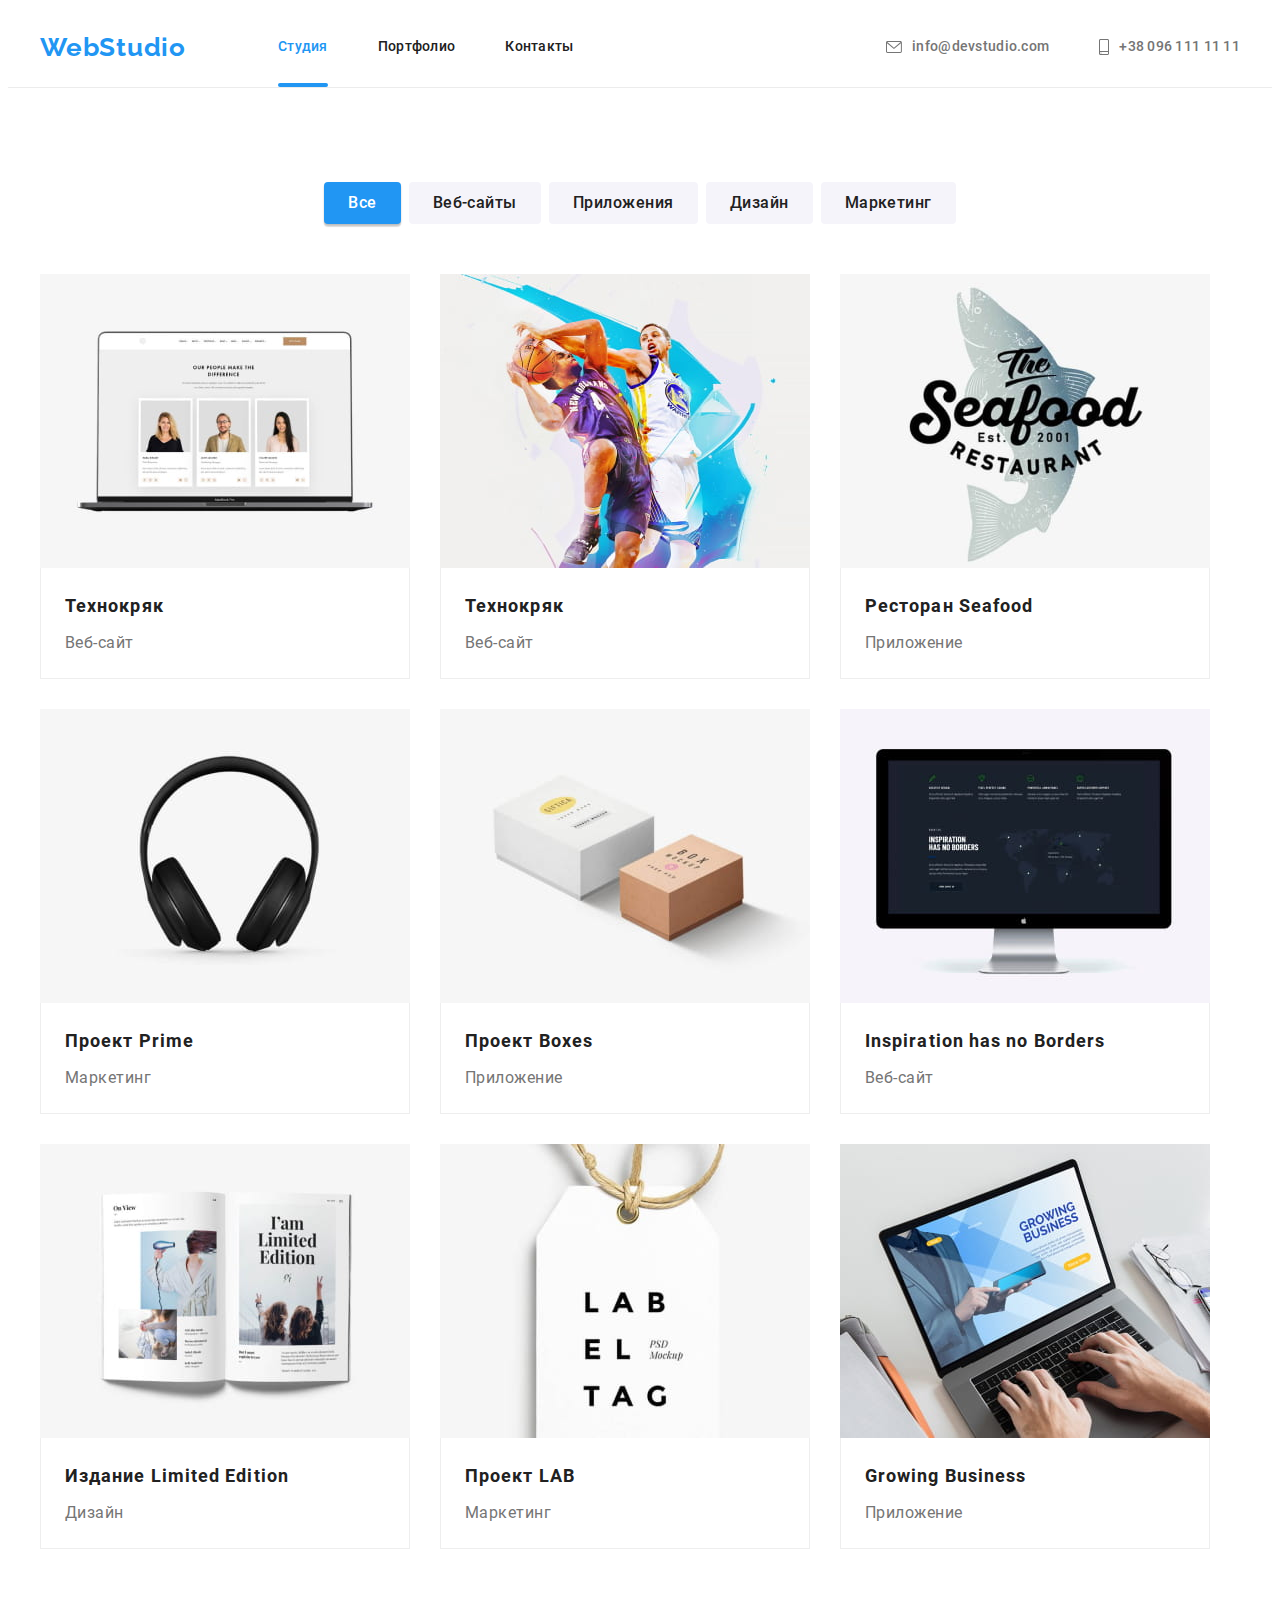
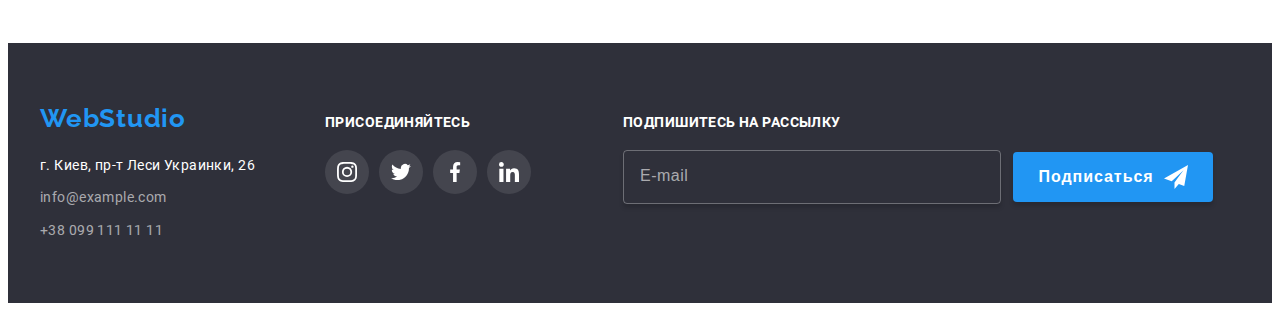
==== commit 4f2ce921: "edit BEM-modifiers" ====
--- a/portfolio.html
+++ b/portfolio.html
@@ -262,28 +262,28 @@
           <p class="footer__join-text">Присоединяйтесь</p>
           <ul class="social">
             <li class="social__logo">
-              <a class="social__link social__link-background" href="">
+              <a class="social__link social__link_theme_dark" href="">
                 <svg class="social__icon" width="20" height="20">
                   <use href="./images/sprite.svg#instagram"></use>
                 </svg>
               </a>
             </li>
             <li class="social__logo">
-              <a class="social__link social__link-background" href="">
+              <a class="social__link social__link_theme_dark" href="">
                 <svg class="social__icon" width="20" height="20">
                   <use href="./images/sprite.svg#twitter"></use>
                 </svg>
               </a>
             </li>
             <li class="social__logo">
-              <a class="social__link social__link-background" href="">
+              <a class="social__link social__link_theme_dark" href="">
                 <svg class="social__icon" width="20" height="20">
                   <use href="./images/sprite.svg#facebook"></use>
                 </svg>
               </a>
             </li>
             <li class="social__logo">
-              <a class="social__link social__link-background" href="">
+              <a class="social__link social__link_theme_dark" href="">
                 <svg class="social__icon" width="20" height="20">
                   <use href="./images/sprite.svg#linkedin"></use>
                 </svg>
--- a/css/main.min.css
+++ b/css/main.min.css
@@ -1,5 +1,5 @@
 :root{--primary-font-family: 'Roboto', sans-serif;--secondary-font-family: 'Raleway', sans-serif;--text-color: #757575;--primary-white: #ffffff;--secondary-white: rgba(255, 255, 255, 0.6);--primary-dark-color: #212121;--logo-accent-color: #000000;--primary-accent-color: #2196f3;--placeholder-color: rgba(117, 117, 117, 0.5);--btn-background-color: #188ce8;--primary-background-color: #2f303a;--secondary-background-color: #f5f4fa;--primary-overlay-color: rgba(47, 48, 58, 0.4);--secondary-overlay-color: rgba(47, 48, 58, 0.8);--card-overlay-color: rgba(33, 150, 243, 0.9);--primary-border-color: 1px solid #ececec;--form-border: 1px solid rgba(33, 33, 33, 0.2);--primary-icon-color: #afb1b8;--social-icon-background: rgba(255, 255, 255, 0.1);--card-shadow: 0px 1px 3px rgba(0, 0, 0, 0.12), 0px 1px 1px rgba(0, 0, 0, 0.14),
     0px 2px 1px rgba(0, 0, 0, 0.2);--hover-card-shadow: 0px 1px 1px rgba(0, 0, 0, 0.12), 0px 4px 4px rgba(0, 0, 0, 0.06),
     1px 4px 6px rgba(0, 0, 0, 0.16);--btn-shadow: 0px 3px 1px rgba(0, 0, 0, 0.1), 0px 1px 2px rgba(0, 0, 0, 0.08),
-    0px 2px 2px rgba(0, 0, 0, 0.12);--modal-btn-shadow: 0px 4px 4px rgba(0, 0, 0, 0.15);--timing-function: cubic-bezier(0.4, 0, 0.2, 1)}.visually-hidden{position:absolute;width:1px;height:1px;margin:-1px;border:0;padding:0;white-space:nowrap;clip-path:inset(100%);clip:rect(0 0 0 0);overflow:hidden}body{font-family:var(--primary-font-family);font-weight:400;font-size:14px;color:var(--text-color)}h1,h2,h3,h4,h5,h6,p{margin-top:0;margin-bottom:0}ul,ol{margin-top:0;margin-bottom:0;padding-left:0}img{display:block}a{text-decoration:none}ul{list-style:none}.section{padding-top:94px;padding-bottom:94px}.container{width:1200px;padding-left:15px;padding-right:15px;margin-left:auto;margin-right:auto}.logo{font-family:var(--secondary-font-family);font-weight:700;font-size:26px;line-height:1.19;letter-spacing:0.03em;color:var(--primary-accent-color)}.logo__accent-black{color:var(--logo-accent-color)}.logo__accent-white{color:var(--primary-white)}.section-title{margin-bottom:50px;font-weight:700;font-size:36px;line-height:1.17;text-align:center;letter-spacing:0.03em;color:var(--primary-dark-color)}.social{display:flex;justify-content:center;align-items:center}.social__link{display:flex;justify-content:center;align-items:center;width:44px;height:44px;border-radius:50%}.social__link-fill{fill:var(--primary-icon-color);transition:fill 250ms var(--timing-function),background-color 250ms var(--timing-function)}.social__link-fill:hover,.social__link-fill:focus{fill:var(--primary-white);background-color:var(--primary-accent-color)}.social__link-background{background-color:rgba(255,255,255,0.1);transition:background-color 250ms var(--timing-function)}.social__link-background:hover,.social__link-background:focus{background-color:var(--primary-accent-color)}.social__logo:not(:last-child){margin-right:10px}.social__icon{fill:var(--primary-white)}.backdrop{position:fixed;top:0;left:0;width:100vw;height:100vh;background-color:rgba(0,0,0,0.2);transition:opacity 250ms var(--timing-function),visibility 250ms var(--timing-function)}.backdrop.is-hidden{opacity:0;visibility:hidden;pointer-events:none}.modal{position:absolute;top:50%;left:50%;width:528px;height:580px;background-color:var(--primary-white);box-shadow:var(--card-shadow);border-radius:4px;transform:translate(-50%, -50%) scale(1);transition:transform 250ms var(--timing-function)}.backdrop.is-hidden .modal{transform:translate(-50%, -50%) scale(0.7)}.close-btn{position:absolute;top:8px;right:8px;display:flex;align-items:center;justify-content:center;width:30px;height:30px;padding:0;background-color:var(--primary-white);border:1px solid rgba(0,0,0,0.1);border-radius:50%;cursor:pointer;transition:fill 250ms var(--timing-function)}.close-btn:focus,.close-btn:hover{fill:var(--primary-accent-color)}.modal-form{display:flex;flex-direction:column;margin:40px}.form-title{margin-bottom:12px;font-weight:700;font-size:20px;line-height:1.15;text-align:center;letter-spacing:0.03em;color:var(--primary-dark-color)}.form-field{margin-bottom:10px;font-size:12px;line-height:1.16;letter-spacing:0.01em;color:var(--text-color)}.form-input-wrapper{position:relative;display:block;margin-top:4px}.form-input{width:100%;height:40px;padding-left:42px;border-radius:4px;border:var(--form-border);transition:border-color 250ms var(--timing-function)}.form-input:focus{outline:none;border-color:var(--primary-accent-color)}.message-field{font-size:12px;line-height:1.16;letter-spacing:0.01em;color:var(--text-color)}.message-input{width:100%;height:120px;padding:12px 16px;margin-top:4px;margin-bottom:20px;border-radius:4px;border:var(--form-border);resize:none;transition:border-color 250ms var(--timing-function)}.message-input:focus{outline:none;border-color:var(--primary-accent-color)}.message-input::placeholder{color:var(--placeholder-color)}.form-input-icon{position:absolute;top:50%;left:12px;fill:var(--primary-dark-color);transform:translateY(-50%);transition:fill 250ms var(--timing-function)}.form-input:focus+.form-input-icon{fill:var(--primary-accent-color)}.form-checkbox-label{display:flex;justify-content:center;align-items:center;position:relative;line-height:1.71;letter-spacing:0.03em}.form-checkbox-label::before{display:block;width:16px;height:15px;margin-right:7px;content:'';border:2px solid var(--primary-dark-color);border-radius:2px;transition:border-color 250ms var(--timing-function)}.form-checkbox:checked+.form-checkbox-label::before{background-image:url(../images/icon-check.svg);background-repeat:no-repeat;background-origin:border-box;background-position:center;border-color:transparent;background-size:contain}.form-checkbox:focus+.form-checkbox-label::before{border-color:var(--primary-accent-color)}.checkbox-link{text-decoration:underline;color:var(--primary-accent-color)}.modal-form-btn{display:block;padding:10px 56px;margin-left:auto;margin-right:auto;margin-top:30px;font-weight:700;font-size:16px;line-height:1.87;letter-spacing:0.06em;color:var(--primary-white);background-color:var(--btn-background-color);border-color:transparent;border-radius:4px;box-shadow:var(--modal-btn-shadow);cursor:pointer}.header{padding-top:24px;padding-bottom:24px;font-weight:500;line-height:1.14;letter-spacing:0.02em;border-bottom:var(--primary-border-color)}.header-container{display:flex;align-items:center;justify-content:space-between}.navigation{display:flex;align-items:center}.menu{display:flex;align-items:center;margin-left:92px}.menu__item{position:relative}.menu__item:not(:last-child){margin-right:50px}.menu__link{color:var(--primary-dark-color);transition:color 250ms var(--timing-function)}.menu__link:hover,.menu__link:focus{color:var(--primary-accent-color)}.menu__link.current{color:var(--primary-accent-color)}.menu__link.current::after{content:'';display:block;justify-content:center;position:absolute;top:44px;width:100%;height:4px;border-radius:2px;background-color:var(--primary-accent-color)}.contact{display:flex;align-items:center}.contact__item:not(:last-child){margin-right:50px}.contact__link{display:flex;align-items:center;color:var(--text-color);transition:color 250ms var(--timing-function)}.contact__link:hover,.contact__link:focus{color:var(--primary-accent-color)}.contact__icon{margin-right:10px;fill:currentColor;transition:fill 250ms var(--timing-function)}.contact__link:hover .contact__icon,.contact__link:focus .contact__icon{fill:var(--primary-accent-color)}.hero{max-width:1600px;height:600px;padding-top:200px;padding-bottom:200px;margin-right:auto;margin-left:auto;background-color:var(--primary-background-color);background-size:cover;background-position:center;background-repeat:no-repeat;background-image:linear-gradient(var(--primary-overlay-color), var(--primary-overlay-color)),url(../images/hero/hero-img.jpg)}.hero__title{margin-bottom:30px;font-weight:900;font-size:44px;line-height:1.36;text-align:center;letter-spacing:0.06em;text-transform:uppercase;color:var(--primary-white)}.hero__button{display:block;padding:10px 32px;border:none;border-radius:4px;margin-right:auto;margin-left:auto;font-family:inherit;font-weight:700;font-size:16px;line-height:1.88;letter-spacing:0.06em;color:var(--primary-white);background-color:var(--primary-accent-color);box-shadow:var(--btn-shadow);cursor:pointer}.features{line-height:1.71;letter-spacing:0.03em}.features-list{display:flex}.features-item{width:270px}.features-item:not(:last-child){margin-right:30px}.icon-features{display:flex;justify-content:center;align-items:center;height:120px;margin-bottom:30px;background-color:var(--secondary-background-color);border-radius:4px}.features-title{margin-bottom:10px;font-weight:700;line-height:1.14;text-transform:uppercase;color:var(--primary-dark-color)}.work{padding-bottom:94px}.work-list{display:flex;justify-content:center}.work-item{position:relative}.work-item:not(:last-child){margin-right:30px}.work-description{position:absolute;bottom:0;width:100%;height:70px;background-color:var(--secondary-overlay-color)}.work-text{padding-top:27px;padding-bottom:27px;font-weight:700;line-height:1.14;text-align:center;letter-spacing:0.03em;text-transform:uppercase;color:var(--primary-white)}.team{max-width:1600px;padding-left:15px;padding-right:15px;margin-left:auto;margin-right:auto;background-color:var(--secondary-background-color);font-size:16px;letter-spacing:0.03em}.team-list{display:flex;justify-content:center}.team-card{border-radius:0px 0px 4px 4px;background-color:var(--primary-white);box-shadow:var(--card-shadow)}.team-card:not(:last-child){margin-right:30px}.team-about{padding:30px 32px;text-align:center}.team-name{margin-bottom:10px;font-weight:500;line-height:1.19;color:var(--primary-dark-color)}.team-position{margin-bottom:16px;line-height:0.84}.client-list{display:flex;justify-content:space-between;align-items:center}.client{width:170px;height:92px}.client-link{display:flex;align-items:center;justify-content:center;width:inherit;height:inherit;border:1px solid var(--primary-icon-color);border-radius:4px;transition:border 250ms var(--timing-function),fill 250ms var(--timing-function)}.client-link:hover,.client-link:focus{border:1px solid var(--primary-accent-color);fill:var(--primary-accent-color)}.client-logo{fill:var(--primary-icon-color);transition:fill 250ms var(--timing-function)}.client-link:hover .client-logo,.client-link:focus .client-logo{fill:var(--primary-accent-color)}.btn-list{display:flex;justify-content:center}.portfolio__btn-list{margin-bottom:50px}.btn-list__item:not(:last-child){margin-right:8px}.btn-list__button{padding:6px 22px;border-radius:4px;border-color:transparent;font-family:inherit;font-weight:500;font-size:16px;line-height:1.62;letter-spacing:0.03em;color:var(--primary-dark-color);background-color:var(--secondary-background-color);cursor:pointer;transition:color 250ms var(--timing-function),background-color 250ms var(--timing-function),box-shadow 250ms var(--timing-function)}.btn-list__button:hover,.btn-list__button:focus,.btn-list__button.current{color:var(--primary-white);background-color:var(--primary-accent-color);box-shadow:var(--btn-shadow)}.portfolio__card-set{margin-top:-30px;margin-left:-30px}.card-set{display:flex;flex-wrap:wrap}.card-set__item{margin-top:30px;margin-left:30px}.card{display:block;transition:box-shadow 250ms var(--timing-function)}.card:hover,.card:focus{box-shadow:var(--hover-card-shadow)}.card__img-box{position:relative;overflow:hidden}.card__text{display:block;position:absolute;bottom:0;width:100%;height:100%;padding:62px 24px;overflow:auto;font-size:18px;line-height:1.56;letter-spacing:0.03em;color:var(--primary-white);background-color:var(--card-overlay-color);transform:translateY(100%);transition:transform 250ms var(--timing-function)}.card:hover .card__text,.card:focus .card__text{transform:translateY(0)}.card__wrapper{padding:20px 24px;border:1px solid #eeeeee;border-top:none}.card__title{margin-bottom:4px;font-weight:700;font-size:18px;line-height:2;letter-spacing:0.06em;color:var(--primary-dark-color)}.card__subtitle{font-size:16px;line-height:1.87;letter-spacing:0.03em;color:var(--text-color)}.footer{padding-top:60px;padding-bottom:60px;background-color:var(--primary-background-color)}.footer__container{display:flex;align-items:baseline}.footer__address{margin-top:20px}.address{font-style:normal;line-height:1.71;letter-spacing:0.03em}.address__contact:not(:last-child){margin-bottom:9px}.address__location{margin-bottom:9px;color:var(--primary-white)}.address__link{color:var(--secondary-white);transition:color 250ms var(--timing-function)}.address__link:hover,.address__link:focus{color:var(--primary-white)}.footer__join{margin-left:70px}.footer__join-text{margin-bottom:20px;font-weight:700;line-height:16px;letter-spacing:0.03em;text-transform:uppercase;color:var(--primary-white)}.footer__subscribe{margin-left:92px}.subscribe{display:flex;align-items:center}.subscribe__field{width:358px;height:50px;padding-left:16px;margin-right:12px;color:var(--primary-white);background-color:transparent;border:1px solid rgba(255,255,255,0.3);box-shadow:var(--modal-btn-shadow);border-radius:4px}.subscribe__field::placeholder{font-size:16px;line-height:1.25;letter-spacing:0.03em;color:rgba(255,255,255,0.6)}.subscribe__btn{display:flex;align-items:center;justify-content:center;width:200px;height:50px;font-weight:700;font-size:16px;line-height:1.87;letter-spacing:0.06em;color:var(--primary-white);background-color:var(--primary-accent-color);border-color:transparent;border-radius:4px;box-shadow:var(--modal-btn-shadow);cursor:pointer}.btn__icon-end{margin-left:10px}
+    0px 2px 2px rgba(0, 0, 0, 0.12);--modal-btn-shadow: 0px 4px 4px rgba(0, 0, 0, 0.15);--timing-function: cubic-bezier(0.4, 0, 0.2, 1)}.visually-hidden{position:absolute;width:1px;height:1px;margin:-1px;border:0;padding:0;white-space:nowrap;clip-path:inset(100%);clip:rect(0 0 0 0);overflow:hidden}body{font-family:var(--primary-font-family);font-weight:400;font-size:14px;color:var(--text-color)}h1,h2,h3,h4,h5,h6,p{margin-top:0;margin-bottom:0}ul,ol{margin-top:0;margin-bottom:0;padding-left:0}img{display:block}a{text-decoration:none}ul{list-style:none}.section{padding-top:94px;padding-bottom:94px}.container{width:1200px;padding-left:15px;padding-right:15px;margin-left:auto;margin-right:auto}.logo{font-family:var(--secondary-font-family);font-weight:700;font-size:26px;line-height:1.19;letter-spacing:0.03em;color:var(--primary-accent-color)}.logo__accent_black{color:var(--logo-accent-color)}.logo__accent_white{color:var(--primary-white)}.section-title{margin-bottom:50px;font-weight:700;font-size:36px;line-height:1.17;text-align:center;letter-spacing:0.03em;color:var(--primary-dark-color)}.social{display:flex;justify-content:center;align-items:center}.social__link{display:flex;justify-content:center;align-items:center;width:44px;height:44px;border-radius:50%}.social__link_theme_light{fill:var(--primary-icon-color);transition:fill 250ms var(--timing-function),background-color 250ms var(--timing-function)}.social__link_theme_light:hover,.social__link_theme_light:focus{fill:var(--primary-white);background-color:var(--primary-accent-color)}.social__link_theme_dark{background-color:rgba(255,255,255,0.1);transition:background-color 250ms var(--timing-function)}.social__link_theme_dark:hover,.social__link_theme_dark:focus{background-color:var(--primary-accent-color)}.social__logo:not(:last-child){margin-right:10px}.social__icon{fill:var(--primary-white)}.backdrop{position:fixed;top:0;left:0;width:100vw;height:100vh;background-color:rgba(0,0,0,0.2);transition:opacity 250ms var(--timing-function),visibility 250ms var(--timing-function)}.backdrop.is-hidden{opacity:0;visibility:hidden;pointer-events:none}.modal{position:absolute;top:50%;left:50%;width:528px;height:580px;background-color:var(--primary-white);box-shadow:var(--card-shadow);border-radius:4px;transform:translate(-50%, -50%) scale(1);transition:transform 250ms var(--timing-function)}.backdrop.is-hidden .modal{transform:translate(-50%, -50%) scale(0.7)}.close-btn{position:absolute;top:8px;right:8px;display:flex;align-items:center;justify-content:center;width:30px;height:30px;padding:0;background-color:var(--primary-white);border:1px solid rgba(0,0,0,0.1);border-radius:50%;cursor:pointer;transition:fill 250ms var(--timing-function)}.close-btn:focus,.close-btn:hover{fill:var(--primary-accent-color)}.modal-form{display:flex;flex-direction:column;margin:40px}.form-title{margin-bottom:12px;font-weight:700;font-size:20px;line-height:1.15;text-align:center;letter-spacing:0.03em;color:var(--primary-dark-color)}.form-field{margin-bottom:10px;font-size:12px;line-height:1.16;letter-spacing:0.01em;color:var(--text-color)}.form-input-wrapper{position:relative;display:block;margin-top:4px}.form-input{width:100%;height:40px;padding-left:42px;border-radius:4px;border:var(--form-border);transition:border-color 250ms var(--timing-function)}.form-input:focus{outline:none;border-color:var(--primary-accent-color)}.message-field{font-size:12px;line-height:1.16;letter-spacing:0.01em;color:var(--text-color)}.message-input{width:100%;height:120px;padding:12px 16px;margin-top:4px;margin-bottom:20px;border-radius:4px;border:var(--form-border);resize:none;transition:border-color 250ms var(--timing-function)}.message-input:focus{outline:none;border-color:var(--primary-accent-color)}.message-input::placeholder{color:var(--placeholder-color)}.form-input-icon{position:absolute;top:50%;left:12px;fill:var(--primary-dark-color);transform:translateY(-50%);transition:fill 250ms var(--timing-function)}.form-input:focus+.form-input-icon{fill:var(--primary-accent-color)}.form-checkbox-label{display:flex;justify-content:center;align-items:center;position:relative;line-height:1.71;letter-spacing:0.03em}.form-checkbox-label::before{display:block;width:16px;height:15px;margin-right:7px;content:'';border:2px solid var(--primary-dark-color);border-radius:2px;transition:border-color 250ms var(--timing-function)}.form-checkbox:checked+.form-checkbox-label::before{background-image:url(../images/icon-check.svg);background-repeat:no-repeat;background-origin:border-box;background-position:center;border-color:transparent;background-size:contain}.form-checkbox:focus+.form-checkbox-label::before{border-color:var(--primary-accent-color)}.checkbox-link{text-decoration:underline;color:var(--primary-accent-color)}.modal-form-btn{display:block;padding:10px 56px;margin-left:auto;margin-right:auto;margin-top:30px;font-weight:700;font-size:16px;line-height:1.87;letter-spacing:0.06em;color:var(--primary-white);background-color:var(--btn-background-color);border-color:transparent;border-radius:4px;box-shadow:var(--modal-btn-shadow);cursor:pointer}.header{padding-top:24px;padding-bottom:24px;font-weight:500;line-height:1.14;letter-spacing:0.02em;border-bottom:var(--primary-border-color)}.header-container{display:flex;align-items:center;justify-content:space-between}.navigation{display:flex;align-items:center}.menu{display:flex;align-items:center;margin-left:92px}.menu__item{position:relative}.menu__item:not(:last-child){margin-right:50px}.menu__link{color:var(--primary-dark-color);transition:color 250ms var(--timing-function)}.menu__link:hover,.menu__link:focus{color:var(--primary-accent-color)}.menu__link.current{color:var(--primary-accent-color)}.menu__link.current::after{content:'';display:block;justify-content:center;position:absolute;top:44px;width:100%;height:4px;border-radius:2px;background-color:var(--primary-accent-color)}.contact{display:flex;align-items:center}.contact__item:not(:last-child){margin-right:50px}.contact__link{display:flex;align-items:center;color:var(--text-color);transition:color 250ms var(--timing-function)}.contact__link:hover,.contact__link:focus{color:var(--primary-accent-color)}.contact__icon{margin-right:10px;fill:currentColor;transition:fill 250ms var(--timing-function)}.contact__link:hover .contact__icon,.contact__link:focus .contact__icon{fill:var(--primary-accent-color)}.hero{max-width:1600px;height:600px;padding-top:200px;padding-bottom:200px;margin-right:auto;margin-left:auto;background-color:var(--primary-background-color);background-size:cover;background-position:center;background-repeat:no-repeat;background-image:linear-gradient(var(--primary-overlay-color), var(--primary-overlay-color)),url(../images/hero/hero-img.jpg)}.hero__title{margin-bottom:30px;font-weight:900;font-size:44px;line-height:1.36;text-align:center;letter-spacing:0.06em;text-transform:uppercase;color:var(--primary-white)}.hero__button{display:block;padding:10px 32px;border:none;border-radius:4px;margin-right:auto;margin-left:auto;font-family:inherit;font-weight:700;font-size:16px;line-height:1.88;letter-spacing:0.06em;color:var(--primary-white);background-color:var(--primary-accent-color);box-shadow:var(--btn-shadow);cursor:pointer}.features{line-height:1.71;letter-spacing:0.03em}.features-list{display:flex}.features-item{width:270px}.features-item:not(:last-child){margin-right:30px}.icon-features{display:flex;justify-content:center;align-items:center;height:120px;margin-bottom:30px;background-color:var(--secondary-background-color);border-radius:4px}.features-title{margin-bottom:10px;font-weight:700;line-height:1.14;text-transform:uppercase;color:var(--primary-dark-color)}.work{padding-bottom:94px}.work-list{display:flex;justify-content:center}.work-item{position:relative}.work-item:not(:last-child){margin-right:30px}.work-description{position:absolute;bottom:0;width:100%;height:70px;background-color:var(--secondary-overlay-color)}.work-text{padding-top:27px;padding-bottom:27px;font-weight:700;line-height:1.14;text-align:center;letter-spacing:0.03em;text-transform:uppercase;color:var(--primary-white)}.team{max-width:1600px;padding-left:15px;padding-right:15px;margin-left:auto;margin-right:auto;background-color:var(--secondary-background-color);font-size:16px;letter-spacing:0.03em}.team-list{display:flex;justify-content:center}.team-card{border-radius:0px 0px 4px 4px;background-color:var(--primary-white);box-shadow:var(--card-shadow)}.team-card:not(:last-child){margin-right:30px}.team-about{padding:30px 32px;text-align:center}.team-name{margin-bottom:10px;font-weight:500;line-height:1.19;color:var(--primary-dark-color)}.team-position{margin-bottom:16px;line-height:0.84}.client-list{display:flex;justify-content:space-between;align-items:center}.client{width:170px;height:92px}.client-link{display:flex;align-items:center;justify-content:center;width:inherit;height:inherit;border:1px solid var(--primary-icon-color);border-radius:4px;transition:border 250ms var(--timing-function),fill 250ms var(--timing-function)}.client-link:hover,.client-link:focus{border:1px solid var(--primary-accent-color);fill:var(--primary-accent-color)}.client-logo{fill:var(--primary-icon-color);transition:fill 250ms var(--timing-function)}.client-link:hover .client-logo,.client-link:focus .client-logo{fill:var(--primary-accent-color)}.btn-list{display:flex;justify-content:center}.portfolio__btn-list{margin-bottom:50px}.btn-list__item:not(:last-child){margin-right:8px}.btn-list__button{padding:6px 22px;border-radius:4px;border-color:transparent;font-family:inherit;font-weight:500;font-size:16px;line-height:1.62;letter-spacing:0.03em;color:var(--primary-dark-color);background-color:var(--secondary-background-color);cursor:pointer;transition:color 250ms var(--timing-function),background-color 250ms var(--timing-function),box-shadow 250ms var(--timing-function)}.btn-list__button:hover,.btn-list__button:focus,.btn-list__button.current{color:var(--primary-white);background-color:var(--primary-accent-color);box-shadow:var(--btn-shadow)}.portfolio__card-set{margin-top:-30px;margin-left:-30px}.card-set{display:flex;flex-wrap:wrap}.card-set__item{margin-top:30px;margin-left:30px}.card{display:block;transition:box-shadow 250ms var(--timing-function)}.card:hover,.card:focus{box-shadow:var(--hover-card-shadow)}.card__img-box{position:relative;overflow:hidden}.card__text{display:block;position:absolute;bottom:0;width:100%;height:100%;padding:62px 24px;overflow:auto;font-size:18px;line-height:1.56;letter-spacing:0.03em;color:var(--primary-white);background-color:var(--card-overlay-color);transform:translateY(100%);transition:transform 250ms var(--timing-function)}.card:hover .card__text,.card:focus .card__text{transform:translateY(0)}.card__wrapper{padding:20px 24px;border:1px solid #eeeeee;border-top:none}.card__title{margin-bottom:4px;font-weight:700;font-size:18px;line-height:2;letter-spacing:0.06em;color:var(--primary-dark-color)}.card__subtitle{font-size:16px;line-height:1.87;letter-spacing:0.03em;color:var(--text-color)}.footer{padding-top:60px;padding-bottom:60px;background-color:var(--primary-background-color)}.footer__container{display:flex;align-items:baseline}.footer__address{margin-top:20px}.address{font-style:normal;line-height:1.71;letter-spacing:0.03em}.address__contact:not(:last-child){margin-bottom:9px}.address__location{margin-bottom:9px;color:var(--primary-white)}.address__link{color:var(--secondary-white);transition:color 250ms var(--timing-function)}.address__link:hover,.address__link:focus{color:var(--primary-white)}.footer__join{margin-left:70px}.footer__join-text{margin-bottom:20px;font-weight:700;line-height:16px;letter-spacing:0.03em;text-transform:uppercase;color:var(--primary-white)}.footer__subscribe{margin-left:92px}.subscribe{display:flex;align-items:center}.subscribe__field{width:358px;height:50px;padding-left:16px;margin-right:12px;color:var(--primary-white);background-color:transparent;border:1px solid rgba(255,255,255,0.3);box-shadow:var(--modal-btn-shadow);border-radius:4px}.subscribe__field::placeholder{font-size:16px;line-height:1.25;letter-spacing:0.03em;color:rgba(255,255,255,0.6)}.subscribe__btn{display:flex;align-items:center;justify-content:center;width:200px;height:50px;font-weight:700;font-size:16px;line-height:1.87;letter-spacing:0.06em;color:var(--primary-white);background-color:var(--primary-accent-color);border-color:transparent;border-radius:4px;box-shadow:var(--modal-btn-shadow);cursor:pointer}.btn__icon-end{margin-left:10px}
 /*# sourceMappingURL=main.min.css.map */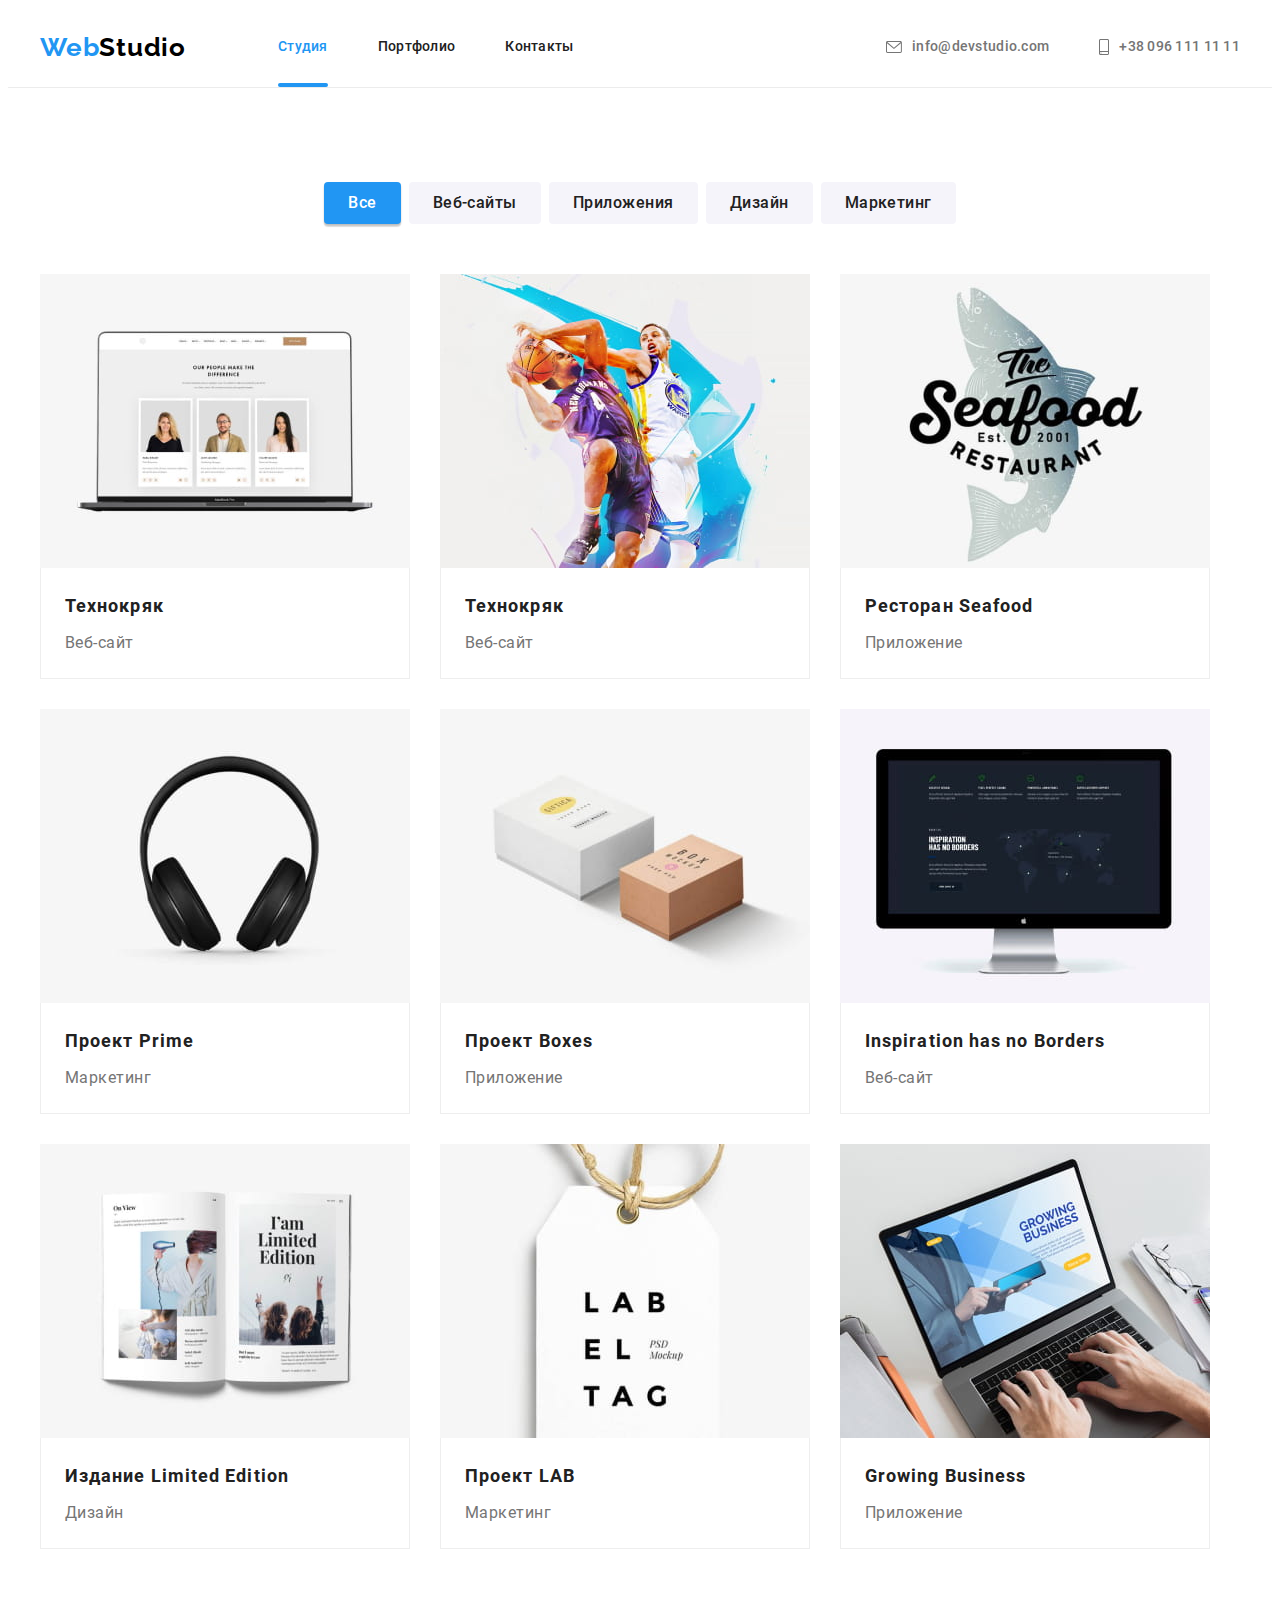
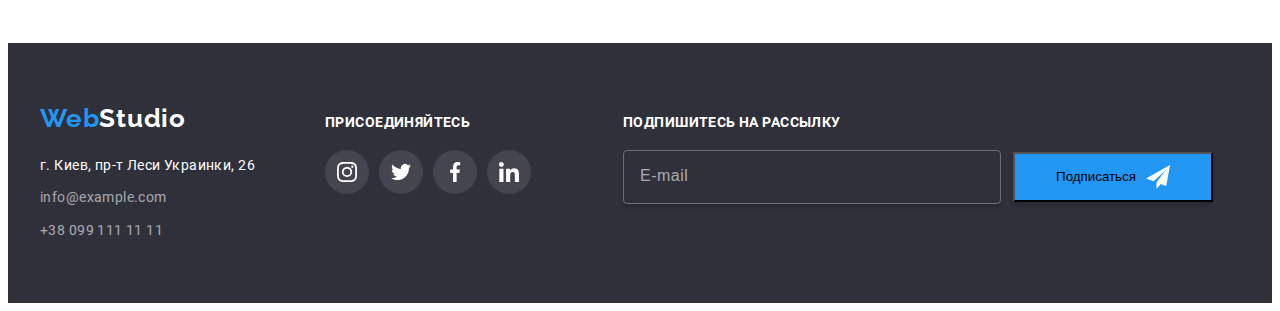
==== commit e24d11d1: "add buttons component in scss" ====
--- a/portfolio.html
+++ b/portfolio.html
@@ -21,7 +21,7 @@
     <header class="header">
       <div class="container header-container">
         <nav class="navigation">
-          <a class="logo" href="./index.html">Web<span class="logo__black-accent">Studio</span></a>
+          <a class="logo" href="./index.html">Web<span class="logo__accent_black">Studio</span></a>
           <ul class="menu">
             <li class="menu__item">
               <a class="menu__link current" href="./index.html">Студия</a>
@@ -243,7 +243,7 @@
     <footer class="footer">
       <div class="footer__container container">
         <div>
-          <a class="logo" href="./index.html">Web<span class="logo__accent-white">Studio</span></a>
+          <a class="logo" href="./index.html">Web<span class="logo__accent_white">Studio</span></a>
           <address class="address footer__address">
             <ul>
               <li class="address__contact">
--- a/css/main.min.css
+++ b/css/main.min.css
@@ -1,5 +1,5 @@
 :root{--primary-font-family: 'Roboto', sans-serif;--secondary-font-family: 'Raleway', sans-serif;--text-color: #757575;--primary-white: #ffffff;--secondary-white: rgba(255, 255, 255, 0.6);--primary-dark-color: #212121;--logo-accent-color: #000000;--primary-accent-color: #2196f3;--placeholder-color: rgba(117, 117, 117, 0.5);--btn-background-color: #188ce8;--primary-background-color: #2f303a;--secondary-background-color: #f5f4fa;--primary-overlay-color: rgba(47, 48, 58, 0.4);--secondary-overlay-color: rgba(47, 48, 58, 0.8);--card-overlay-color: rgba(33, 150, 243, 0.9);--primary-border-color: 1px solid #ececec;--form-border: 1px solid rgba(33, 33, 33, 0.2);--primary-icon-color: #afb1b8;--social-icon-background: rgba(255, 255, 255, 0.1);--card-shadow: 0px 1px 3px rgba(0, 0, 0, 0.12), 0px 1px 1px rgba(0, 0, 0, 0.14),
     0px 2px 1px rgba(0, 0, 0, 0.2);--hover-card-shadow: 0px 1px 1px rgba(0, 0, 0, 0.12), 0px 4px 4px rgba(0, 0, 0, 0.06),
     1px 4px 6px rgba(0, 0, 0, 0.16);--btn-shadow: 0px 3px 1px rgba(0, 0, 0, 0.1), 0px 1px 2px rgba(0, 0, 0, 0.08),
-    0px 2px 2px rgba(0, 0, 0, 0.12);--modal-btn-shadow: 0px 4px 4px rgba(0, 0, 0, 0.15);--timing-function: cubic-bezier(0.4, 0, 0.2, 1)}.visually-hidden{position:absolute;width:1px;height:1px;margin:-1px;border:0;padding:0;white-space:nowrap;clip-path:inset(100%);clip:rect(0 0 0 0);overflow:hidden}body{font-family:var(--primary-font-family);font-weight:400;font-size:14px;color:var(--text-color)}h1,h2,h3,h4,h5,h6,p{margin-top:0;margin-bottom:0}ul,ol{margin-top:0;margin-bottom:0;padding-left:0}img{display:block}a{text-decoration:none}ul{list-style:none}.section{padding-top:94px;padding-bottom:94px}.container{width:1200px;padding-left:15px;padding-right:15px;margin-left:auto;margin-right:auto}.logo{font-family:var(--secondary-font-family);font-weight:700;font-size:26px;line-height:1.19;letter-spacing:0.03em;color:var(--primary-accent-color)}.logo__accent_black{color:var(--logo-accent-color)}.logo__accent_white{color:var(--primary-white)}.section-title{margin-bottom:50px;font-weight:700;font-size:36px;line-height:1.17;text-align:center;letter-spacing:0.03em;color:var(--primary-dark-color)}.social{display:flex;justify-content:center;align-items:center}.social__link{display:flex;justify-content:center;align-items:center;width:44px;height:44px;border-radius:50%}.social__link_theme_light{fill:var(--primary-icon-color);transition:fill 250ms var(--timing-function),background-color 250ms var(--timing-function)}.social__link_theme_light:hover,.social__link_theme_light:focus{fill:var(--primary-white);background-color:var(--primary-accent-color)}.social__link_theme_dark{background-color:rgba(255,255,255,0.1);transition:background-color 250ms var(--timing-function)}.social__link_theme_dark:hover,.social__link_theme_dark:focus{background-color:var(--primary-accent-color)}.social__logo:not(:last-child){margin-right:10px}.social__icon{fill:var(--primary-white)}.backdrop{position:fixed;top:0;left:0;width:100vw;height:100vh;background-color:rgba(0,0,0,0.2);transition:opacity 250ms var(--timing-function),visibility 250ms var(--timing-function)}.backdrop.is-hidden{opacity:0;visibility:hidden;pointer-events:none}.modal{position:absolute;top:50%;left:50%;width:528px;height:580px;background-color:var(--primary-white);box-shadow:var(--card-shadow);border-radius:4px;transform:translate(-50%, -50%) scale(1);transition:transform 250ms var(--timing-function)}.backdrop.is-hidden .modal{transform:translate(-50%, -50%) scale(0.7)}.close-btn{position:absolute;top:8px;right:8px;display:flex;align-items:center;justify-content:center;width:30px;height:30px;padding:0;background-color:var(--primary-white);border:1px solid rgba(0,0,0,0.1);border-radius:50%;cursor:pointer;transition:fill 250ms var(--timing-function)}.close-btn:focus,.close-btn:hover{fill:var(--primary-accent-color)}.modal-form{display:flex;flex-direction:column;margin:40px}.form-title{margin-bottom:12px;font-weight:700;font-size:20px;line-height:1.15;text-align:center;letter-spacing:0.03em;color:var(--primary-dark-color)}.form-field{margin-bottom:10px;font-size:12px;line-height:1.16;letter-spacing:0.01em;color:var(--text-color)}.form-input-wrapper{position:relative;display:block;margin-top:4px}.form-input{width:100%;height:40px;padding-left:42px;border-radius:4px;border:var(--form-border);transition:border-color 250ms var(--timing-function)}.form-input:focus{outline:none;border-color:var(--primary-accent-color)}.message-field{font-size:12px;line-height:1.16;letter-spacing:0.01em;color:var(--text-color)}.message-input{width:100%;height:120px;padding:12px 16px;margin-top:4px;margin-bottom:20px;border-radius:4px;border:var(--form-border);resize:none;transition:border-color 250ms var(--timing-function)}.message-input:focus{outline:none;border-color:var(--primary-accent-color)}.message-input::placeholder{color:var(--placeholder-color)}.form-input-icon{position:absolute;top:50%;left:12px;fill:var(--primary-dark-color);transform:translateY(-50%);transition:fill 250ms var(--timing-function)}.form-input:focus+.form-input-icon{fill:var(--primary-accent-color)}.form-checkbox-label{display:flex;justify-content:center;align-items:center;position:relative;line-height:1.71;letter-spacing:0.03em}.form-checkbox-label::before{display:block;width:16px;height:15px;margin-right:7px;content:'';border:2px solid var(--primary-dark-color);border-radius:2px;transition:border-color 250ms var(--timing-function)}.form-checkbox:checked+.form-checkbox-label::before{background-image:url(../images/icon-check.svg);background-repeat:no-repeat;background-origin:border-box;background-position:center;border-color:transparent;background-size:contain}.form-checkbox:focus+.form-checkbox-label::before{border-color:var(--primary-accent-color)}.checkbox-link{text-decoration:underline;color:var(--primary-accent-color)}.modal-form-btn{display:block;padding:10px 56px;margin-left:auto;margin-right:auto;margin-top:30px;font-weight:700;font-size:16px;line-height:1.87;letter-spacing:0.06em;color:var(--primary-white);background-color:var(--btn-background-color);border-color:transparent;border-radius:4px;box-shadow:var(--modal-btn-shadow);cursor:pointer}.header{padding-top:24px;padding-bottom:24px;font-weight:500;line-height:1.14;letter-spacing:0.02em;border-bottom:var(--primary-border-color)}.header-container{display:flex;align-items:center;justify-content:space-between}.navigation{display:flex;align-items:center}.menu{display:flex;align-items:center;margin-left:92px}.menu__item{position:relative}.menu__item:not(:last-child){margin-right:50px}.menu__link{color:var(--primary-dark-color);transition:color 250ms var(--timing-function)}.menu__link:hover,.menu__link:focus{color:var(--primary-accent-color)}.menu__link.current{color:var(--primary-accent-color)}.menu__link.current::after{content:'';display:block;justify-content:center;position:absolute;top:44px;width:100%;height:4px;border-radius:2px;background-color:var(--primary-accent-color)}.contact{display:flex;align-items:center}.contact__item:not(:last-child){margin-right:50px}.contact__link{display:flex;align-items:center;color:var(--text-color);transition:color 250ms var(--timing-function)}.contact__link:hover,.contact__link:focus{color:var(--primary-accent-color)}.contact__icon{margin-right:10px;fill:currentColor;transition:fill 250ms var(--timing-function)}.contact__link:hover .contact__icon,.contact__link:focus .contact__icon{fill:var(--primary-accent-color)}.hero{max-width:1600px;height:600px;padding-top:200px;padding-bottom:200px;margin-right:auto;margin-left:auto;background-color:var(--primary-background-color);background-size:cover;background-position:center;background-repeat:no-repeat;background-image:linear-gradient(var(--primary-overlay-color), var(--primary-overlay-color)),url(../images/hero/hero-img.jpg)}.hero__title{margin-bottom:30px;font-weight:900;font-size:44px;line-height:1.36;text-align:center;letter-spacing:0.06em;text-transform:uppercase;color:var(--primary-white)}.hero__button{display:block;padding:10px 32px;border:none;border-radius:4px;margin-right:auto;margin-left:auto;font-family:inherit;font-weight:700;font-size:16px;line-height:1.88;letter-spacing:0.06em;color:var(--primary-white);background-color:var(--primary-accent-color);box-shadow:var(--btn-shadow);cursor:pointer}.features{line-height:1.71;letter-spacing:0.03em}.features-list{display:flex}.features-item{width:270px}.features-item:not(:last-child){margin-right:30px}.icon-features{display:flex;justify-content:center;align-items:center;height:120px;margin-bottom:30px;background-color:var(--secondary-background-color);border-radius:4px}.features-title{margin-bottom:10px;font-weight:700;line-height:1.14;text-transform:uppercase;color:var(--primary-dark-color)}.work{padding-bottom:94px}.work-list{display:flex;justify-content:center}.work-item{position:relative}.work-item:not(:last-child){margin-right:30px}.work-description{position:absolute;bottom:0;width:100%;height:70px;background-color:var(--secondary-overlay-color)}.work-text{padding-top:27px;padding-bottom:27px;font-weight:700;line-height:1.14;text-align:center;letter-spacing:0.03em;text-transform:uppercase;color:var(--primary-white)}.team{max-width:1600px;padding-left:15px;padding-right:15px;margin-left:auto;margin-right:auto;background-color:var(--secondary-background-color);font-size:16px;letter-spacing:0.03em}.team-list{display:flex;justify-content:center}.team-card{border-radius:0px 0px 4px 4px;background-color:var(--primary-white);box-shadow:var(--card-shadow)}.team-card:not(:last-child){margin-right:30px}.team-about{padding:30px 32px;text-align:center}.team-name{margin-bottom:10px;font-weight:500;line-height:1.19;color:var(--primary-dark-color)}.team-position{margin-bottom:16px;line-height:0.84}.client-list{display:flex;justify-content:space-between;align-items:center}.client{width:170px;height:92px}.client-link{display:flex;align-items:center;justify-content:center;width:inherit;height:inherit;border:1px solid var(--primary-icon-color);border-radius:4px;transition:border 250ms var(--timing-function),fill 250ms var(--timing-function)}.client-link:hover,.client-link:focus{border:1px solid var(--primary-accent-color);fill:var(--primary-accent-color)}.client-logo{fill:var(--primary-icon-color);transition:fill 250ms var(--timing-function)}.client-link:hover .client-logo,.client-link:focus .client-logo{fill:var(--primary-accent-color)}.btn-list{display:flex;justify-content:center}.portfolio__btn-list{margin-bottom:50px}.btn-list__item:not(:last-child){margin-right:8px}.btn-list__button{padding:6px 22px;border-radius:4px;border-color:transparent;font-family:inherit;font-weight:500;font-size:16px;line-height:1.62;letter-spacing:0.03em;color:var(--primary-dark-color);background-color:var(--secondary-background-color);cursor:pointer;transition:color 250ms var(--timing-function),background-color 250ms var(--timing-function),box-shadow 250ms var(--timing-function)}.btn-list__button:hover,.btn-list__button:focus,.btn-list__button.current{color:var(--primary-white);background-color:var(--primary-accent-color);box-shadow:var(--btn-shadow)}.portfolio__card-set{margin-top:-30px;margin-left:-30px}.card-set{display:flex;flex-wrap:wrap}.card-set__item{margin-top:30px;margin-left:30px}.card{display:block;transition:box-shadow 250ms var(--timing-function)}.card:hover,.card:focus{box-shadow:var(--hover-card-shadow)}.card__img-box{position:relative;overflow:hidden}.card__text{display:block;position:absolute;bottom:0;width:100%;height:100%;padding:62px 24px;overflow:auto;font-size:18px;line-height:1.56;letter-spacing:0.03em;color:var(--primary-white);background-color:var(--card-overlay-color);transform:translateY(100%);transition:transform 250ms var(--timing-function)}.card:hover .card__text,.card:focus .card__text{transform:translateY(0)}.card__wrapper{padding:20px 24px;border:1px solid #eeeeee;border-top:none}.card__title{margin-bottom:4px;font-weight:700;font-size:18px;line-height:2;letter-spacing:0.06em;color:var(--primary-dark-color)}.card__subtitle{font-size:16px;line-height:1.87;letter-spacing:0.03em;color:var(--text-color)}.footer{padding-top:60px;padding-bottom:60px;background-color:var(--primary-background-color)}.footer__container{display:flex;align-items:baseline}.footer__address{margin-top:20px}.address{font-style:normal;line-height:1.71;letter-spacing:0.03em}.address__contact:not(:last-child){margin-bottom:9px}.address__location{margin-bottom:9px;color:var(--primary-white)}.address__link{color:var(--secondary-white);transition:color 250ms var(--timing-function)}.address__link:hover,.address__link:focus{color:var(--primary-white)}.footer__join{margin-left:70px}.footer__join-text{margin-bottom:20px;font-weight:700;line-height:16px;letter-spacing:0.03em;text-transform:uppercase;color:var(--primary-white)}.footer__subscribe{margin-left:92px}.subscribe{display:flex;align-items:center}.subscribe__field{width:358px;height:50px;padding-left:16px;margin-right:12px;color:var(--primary-white);background-color:transparent;border:1px solid rgba(255,255,255,0.3);box-shadow:var(--modal-btn-shadow);border-radius:4px}.subscribe__field::placeholder{font-size:16px;line-height:1.25;letter-spacing:0.03em;color:rgba(255,255,255,0.6)}.subscribe__btn{display:flex;align-items:center;justify-content:center;width:200px;height:50px;font-weight:700;font-size:16px;line-height:1.87;letter-spacing:0.06em;color:var(--primary-white);background-color:var(--primary-accent-color);border-color:transparent;border-radius:4px;box-shadow:var(--modal-btn-shadow);cursor:pointer}.btn__icon-end{margin-left:10px}
+    0px 2px 2px rgba(0, 0, 0, 0.12);--modal-btn-shadow: 0px 4px 4px rgba(0, 0, 0, 0.15);--timing-function: cubic-bezier(0.4, 0, 0.2, 1)}.visually-hidden{position:absolute;width:1px;height:1px;margin:-1px;border:0;padding:0;white-space:nowrap;clip-path:inset(100%);clip:rect(0 0 0 0);overflow:hidden}body{font-family:var(--primary-font-family);font-weight:400;font-size:14px;color:var(--text-color)}h1,h2,h3,h4,h5,h6,p{margin-top:0;margin-bottom:0}ul,ol{margin-top:0;margin-bottom:0;padding-left:0}img{display:block}a{text-decoration:none}ul{list-style:none}.section{padding-top:94px;padding-bottom:94px}.container{width:1200px;padding-left:15px;padding-right:15px;margin-left:auto;margin-right:auto}.logo{font-family:var(--secondary-font-family);font-weight:700;font-size:26px;line-height:1.19;letter-spacing:0.03em;color:var(--primary-accent-color)}.logo__accent_black{color:var(--logo-accent-color)}.logo__accent_white{color:var(--primary-white)}.section-title{margin-bottom:50px;font-weight:700;font-size:36px;line-height:1.17;text-align:center;letter-spacing:0.03em;color:var(--primary-dark-color)}.social{display:flex;justify-content:center;align-items:center}.social__link{display:flex;justify-content:center;align-items:center;width:44px;height:44px;border-radius:50%}.social__link_theme_light{fill:var(--primary-icon-color);transition:fill 250ms var(--timing-function),background-color 250ms var(--timing-function)}.social__link_theme_light:hover,.social__link_theme_light:focus{fill:var(--primary-white);background-color:var(--primary-accent-color)}.social__link_theme_dark{background-color:rgba(255,255,255,0.1);transition:background-color 250ms var(--timing-function)}.social__link_theme_dark:hover,.social__link_theme_dark:focus{background-color:var(--primary-accent-color)}.social__logo:not(:last-child){margin-right:10px}.social__icon{fill:var(--primary-white)}.backdrop{position:fixed;top:0;left:0;width:100vw;height:100vh;background-color:rgba(0,0,0,0.2);transition:opacity 250ms var(--timing-function),visibility 250ms var(--timing-function)}.backdrop.is-hidden{opacity:0;visibility:hidden;pointer-events:none}.modal{position:absolute;top:50%;left:50%;width:528px;height:580px;background-color:var(--primary-white);box-shadow:var(--card-shadow);border-radius:4px;transform:translate(-50%, -50%) scale(1);transition:transform 250ms var(--timing-function)}.backdrop.is-hidden .modal{transform:translate(-50%, -50%) scale(0.7)}.close-btn{position:absolute;top:8px;right:8px;display:flex;align-items:center;justify-content:center;width:30px;height:30px;padding:0;background-color:var(--primary-white);border:1px solid rgba(0,0,0,0.1);border-radius:50%;cursor:pointer;transition:fill 250ms var(--timing-function)}.close-btn:focus,.close-btn:hover{fill:var(--primary-accent-color)}.modal-form{display:flex;flex-direction:column;margin:40px}.form-title{margin-bottom:12px;font-weight:700;font-size:20px;line-height:1.15;text-align:center;letter-spacing:0.03em;color:var(--primary-dark-color)}.form-field{margin-bottom:10px;font-size:12px;line-height:1.16;letter-spacing:0.01em;color:var(--text-color)}.form-input-wrapper{position:relative;display:block;margin-top:4px}.form-input{width:100%;height:40px;padding-left:42px;border-radius:4px;border:var(--form-border);transition:border-color 250ms var(--timing-function)}.form-input:focus{outline:none;border-color:var(--primary-accent-color)}.message-field{font-size:12px;line-height:1.16;letter-spacing:0.01em;color:var(--text-color)}.message-input{width:100%;height:120px;padding:12px 16px;margin-top:4px;margin-bottom:20px;border-radius:4px;border:var(--form-border);resize:none;transition:border-color 250ms var(--timing-function)}.message-input:focus{outline:none;border-color:var(--primary-accent-color)}.message-input::placeholder{color:var(--placeholder-color)}.form-input-icon{position:absolute;top:50%;left:12px;fill:var(--primary-dark-color);transform:translateY(-50%);transition:fill 250ms var(--timing-function)}.form-input:focus+.form-input-icon{fill:var(--primary-accent-color)}.form-checkbox-label{display:flex;justify-content:center;align-items:center;position:relative;line-height:1.71;letter-spacing:0.03em}.form-checkbox-label::before{display:block;width:16px;height:15px;margin-right:7px;content:'';border:2px solid var(--primary-dark-color);border-radius:2px;transition:border-color 250ms var(--timing-function)}.form-checkbox:checked+.form-checkbox-label::before{background-image:url(../images/icon-check.svg);background-repeat:no-repeat;background-origin:border-box;background-position:center;border-color:transparent;background-size:contain}.form-checkbox:focus+.form-checkbox-label::before{border-color:var(--primary-accent-color)}.checkbox-link{text-decoration:underline;color:var(--primary-accent-color)}.btn{font-family:inherit;font-weight:700;font-size:16px;line-height:1.88;letter-spacing:0.06em;color:var(--primary-white);border-color:transparent;border-radius:4px;cursor:pointer}.hero__btn{display:block;padding:10px 32px;margin-right:auto;margin-left:auto;background-color:var(--primary-accent-color);box-shadow:var(--btn-shadow)}.subscribe__btn{display:flex;align-items:center;justify-content:center;width:200px;height:50px;background-color:var(--primary-accent-color);box-shadow:var(--modal-btn-shadow)}.btn__icon-end{margin-left:10px}.modal-form__btn{display:block;padding:10px 56px;margin-left:auto;margin-right:auto;margin-top:30px;background-color:var(--btn-background-color);box-shadow:var(--modal-btn-shadow)}.header{padding-top:24px;padding-bottom:24px;font-weight:500;line-height:1.14;letter-spacing:0.02em;border-bottom:var(--primary-border-color)}.header-container{display:flex;align-items:center;justify-content:space-between}.navigation{display:flex;align-items:center}.menu{display:flex;align-items:center;margin-left:92px}.menu__item{position:relative}.menu__item:not(:last-child){margin-right:50px}.menu__link{color:var(--primary-dark-color);transition:color 250ms var(--timing-function)}.menu__link:hover,.menu__link:focus{color:var(--primary-accent-color)}.menu__link.current{color:var(--primary-accent-color)}.menu__link.current::after{content:'';display:block;justify-content:center;position:absolute;top:44px;width:100%;height:4px;border-radius:2px;background-color:var(--primary-accent-color)}.contact{display:flex;align-items:center}.contact__item:not(:last-child){margin-right:50px}.contact__link{display:flex;align-items:center;color:var(--text-color);transition:color 250ms var(--timing-function)}.contact__link:hover,.contact__link:focus{color:var(--primary-accent-color)}.contact__icon{margin-right:10px;fill:currentColor;transition:fill 250ms var(--timing-function)}.contact__link:hover .contact__icon,.contact__link:focus .contact__icon{fill:var(--primary-accent-color)}.hero{max-width:1600px;height:600px;padding-top:200px;padding-bottom:200px;margin-right:auto;margin-left:auto;background-color:var(--primary-background-color);background-size:cover;background-position:center;background-repeat:no-repeat;background-image:linear-gradient(var(--primary-overlay-color), var(--primary-overlay-color)),url(../images/hero/hero-img.jpg)}.hero__title{margin-bottom:30px;font-weight:900;font-size:44px;line-height:1.36;text-align:center;letter-spacing:0.06em;text-transform:uppercase;color:var(--primary-white)}.features{line-height:1.71;letter-spacing:0.03em}.features-list{display:flex}.features-item{width:270px}.features-item:not(:last-child){margin-right:30px}.icon-features{display:flex;justify-content:center;align-items:center;height:120px;margin-bottom:30px;background-color:var(--secondary-background-color);border-radius:4px}.features-title{margin-bottom:10px;font-weight:700;line-height:1.14;text-transform:uppercase;color:var(--primary-dark-color)}.work{padding-bottom:94px}.work-list{display:flex;justify-content:center}.work-item{position:relative}.work-item:not(:last-child){margin-right:30px}.work-description{position:absolute;bottom:0;width:100%;height:70px;background-color:var(--secondary-overlay-color)}.work-text{padding-top:27px;padding-bottom:27px;font-weight:700;line-height:1.14;text-align:center;letter-spacing:0.03em;text-transform:uppercase;color:var(--primary-white)}.team{max-width:1600px;padding-left:15px;padding-right:15px;margin-left:auto;margin-right:auto;background-color:var(--secondary-background-color);font-size:16px;letter-spacing:0.03em}.team-list{display:flex;justify-content:center}.team-card{border-radius:0px 0px 4px 4px;background-color:var(--primary-white);box-shadow:var(--card-shadow)}.team-card:not(:last-child){margin-right:30px}.team-about{padding:30px 32px;text-align:center}.team-name{margin-bottom:10px;font-weight:500;line-height:1.19;color:var(--primary-dark-color)}.team-position{margin-bottom:16px;line-height:0.84}.client-list{display:flex;justify-content:space-between;align-items:center}.client{width:170px;height:92px}.client-link{display:flex;align-items:center;justify-content:center;width:inherit;height:inherit;border:1px solid var(--primary-icon-color);border-radius:4px;transition:border 250ms var(--timing-function),fill 250ms var(--timing-function)}.client-link:hover,.client-link:focus{border:1px solid var(--primary-accent-color);fill:var(--primary-accent-color)}.client-logo{fill:var(--primary-icon-color);transition:fill 250ms var(--timing-function)}.client-link:hover .client-logo,.client-link:focus .client-logo{fill:var(--primary-accent-color)}.btn-list{display:flex;justify-content:center}.portfolio__btn-list{margin-bottom:50px}.btn-list__item:not(:last-child){margin-right:8px}.btn-list__button{padding:6px 22px;border-radius:4px;border-color:transparent;font-family:inherit;font-weight:500;font-size:16px;line-height:1.62;letter-spacing:0.03em;color:var(--primary-dark-color);background-color:var(--secondary-background-color);cursor:pointer;transition:color 250ms var(--timing-function),background-color 250ms var(--timing-function),box-shadow 250ms var(--timing-function)}.btn-list__button:hover,.btn-list__button:focus,.btn-list__button.current{color:var(--primary-white);background-color:var(--primary-accent-color);box-shadow:var(--btn-shadow)}.portfolio__card-set{margin-top:-30px;margin-left:-30px}.card-set{display:flex;flex-wrap:wrap}.card-set__item{margin-top:30px;margin-left:30px}.card{display:block;transition:box-shadow 250ms var(--timing-function)}.card:hover,.card:focus{box-shadow:var(--hover-card-shadow)}.card__img-box{position:relative;overflow:hidden}.card__text{display:block;position:absolute;bottom:0;width:100%;height:100%;padding:62px 24px;overflow:auto;font-size:18px;line-height:1.56;letter-spacing:0.03em;color:var(--primary-white);background-color:var(--card-overlay-color);transform:translateY(100%);transition:transform 250ms var(--timing-function)}.card:hover .card__text,.card:focus .card__text{transform:translateY(0)}.card__wrapper{padding:20px 24px;border:1px solid #eeeeee;border-top:none}.card__title{margin-bottom:4px;font-weight:700;font-size:18px;line-height:2;letter-spacing:0.06em;color:var(--primary-dark-color)}.card__subtitle{font-size:16px;line-height:1.87;letter-spacing:0.03em;color:var(--text-color)}.footer{padding-top:60px;padding-bottom:60px;background-color:var(--primary-background-color)}.footer__container{display:flex;align-items:baseline}.footer__address{margin-top:20px}.address{font-style:normal;line-height:1.71;letter-spacing:0.03em}.address__contact:not(:last-child){margin-bottom:9px}.address__location{margin-bottom:9px;color:var(--primary-white)}.address__link{color:var(--secondary-white);transition:color 250ms var(--timing-function)}.address__link:hover,.address__link:focus{color:var(--primary-white)}.footer__join{margin-left:70px}.footer__join-text{margin-bottom:20px;font-weight:700;line-height:16px;letter-spacing:0.03em;text-transform:uppercase;color:var(--primary-white)}.footer__subscribe{margin-left:92px}.subscribe{display:flex;align-items:center}.subscribe__field{width:358px;height:50px;padding-left:16px;margin-right:12px;color:var(--primary-white);background-color:transparent;border:1px solid rgba(255,255,255,0.3);box-shadow:var(--modal-btn-shadow);border-radius:4px}.subscribe__field::placeholder{font-size:16px;line-height:1.25;letter-spacing:0.03em;color:rgba(255,255,255,0.6)}
 /*# sourceMappingURL=main.min.css.map */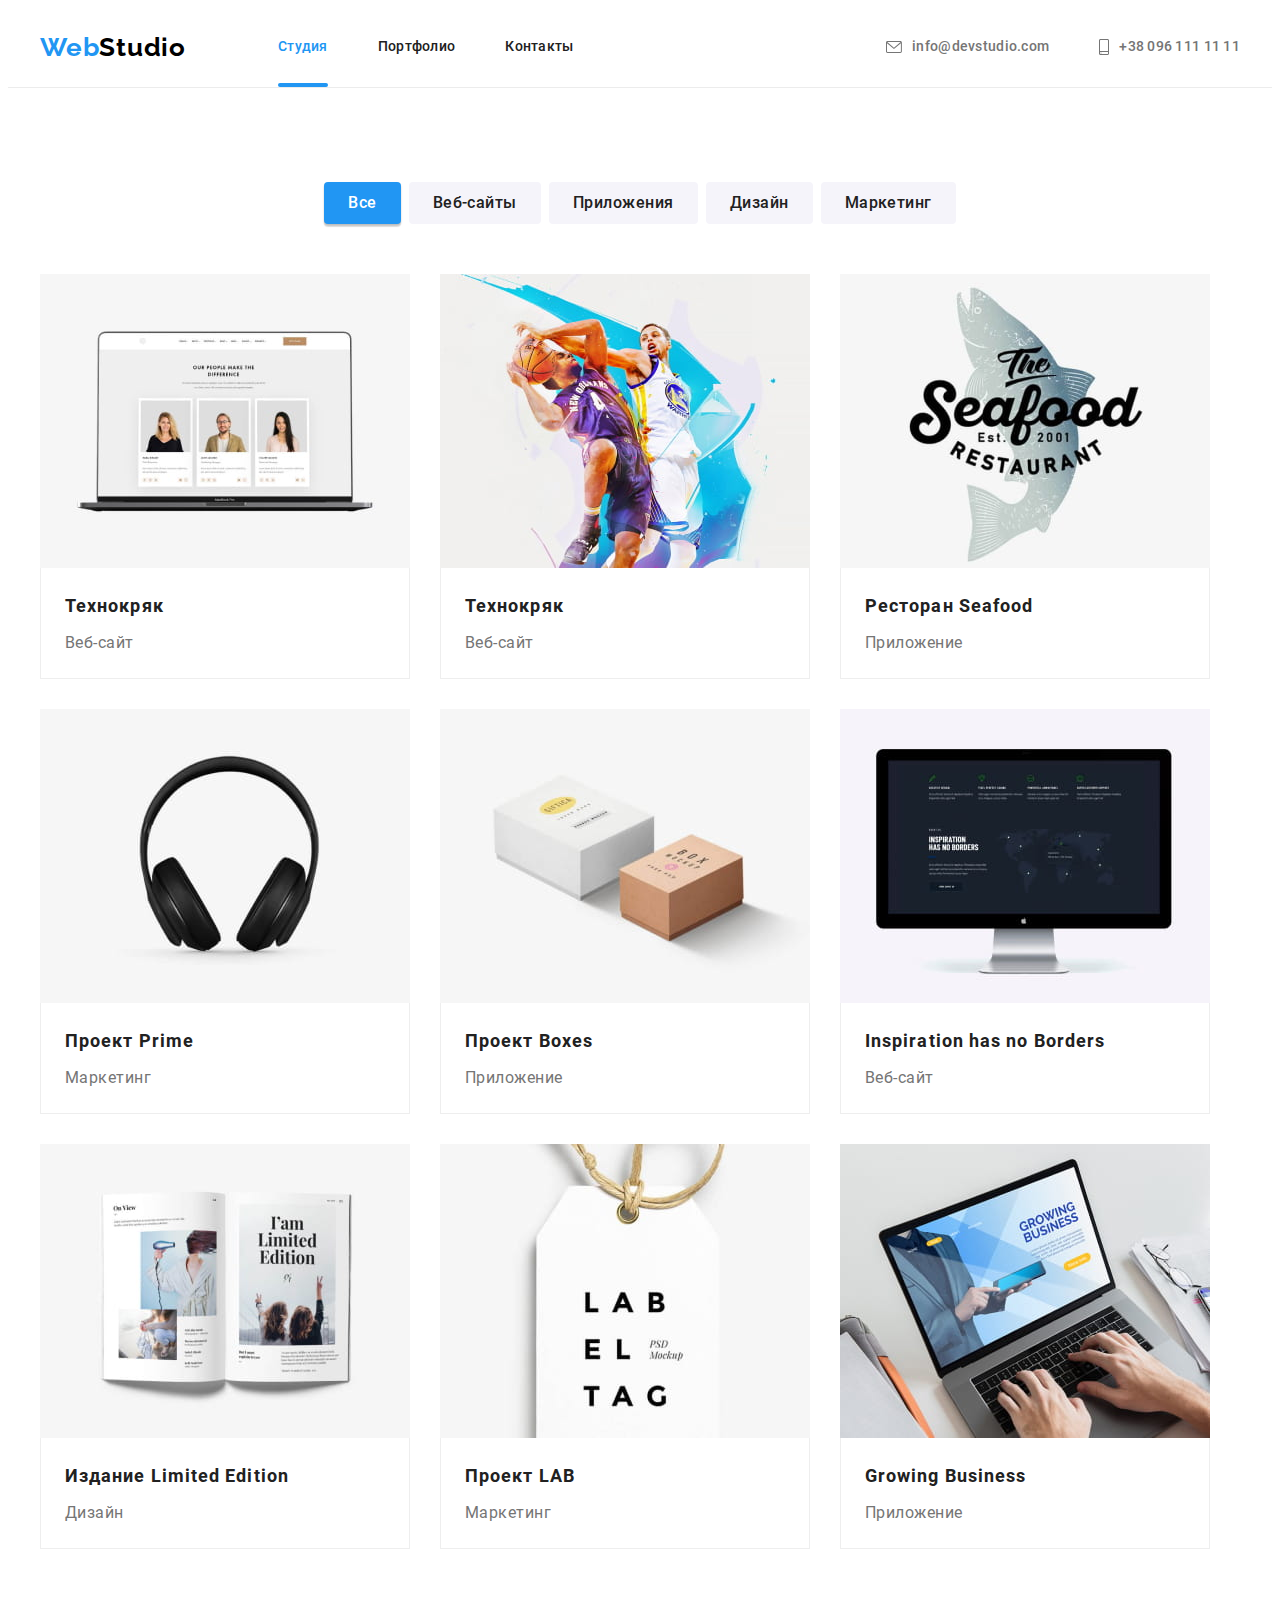
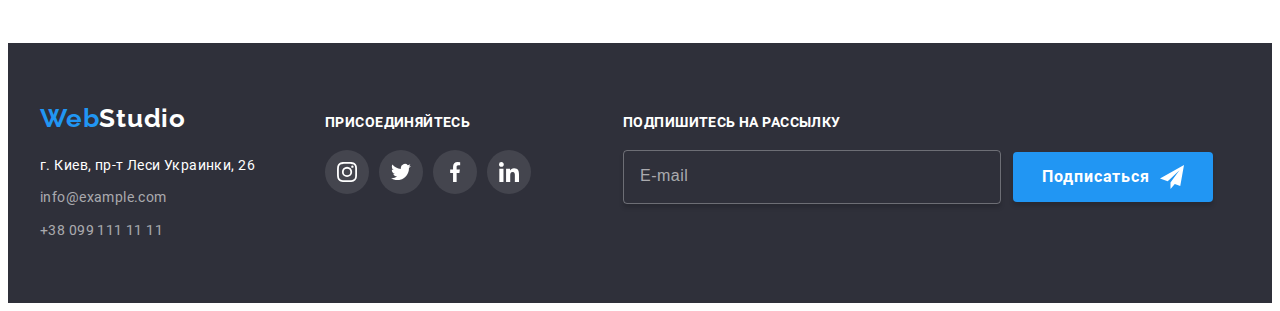
==== commit 99862230: "edit portfolio btn style" ====
--- a/portfolio.html
+++ b/portfolio.html
@@ -296,7 +296,7 @@
           <p class="footer__join-text">Подпишитесь на рассылку</p>
           <form class="subscribe" action="#">
             <input class="subscribe__field" type="email" name="mail" placeholder="E-mail" required />
-            <button class="subscribe__btn" type="submit">
+            <button class="btn subscribe__btn" type="submit">
               Подписаться
               <svg class="btn__icon-end" width="24" height="24">
                 <use href="./images/sprite.svg#send"></use>
